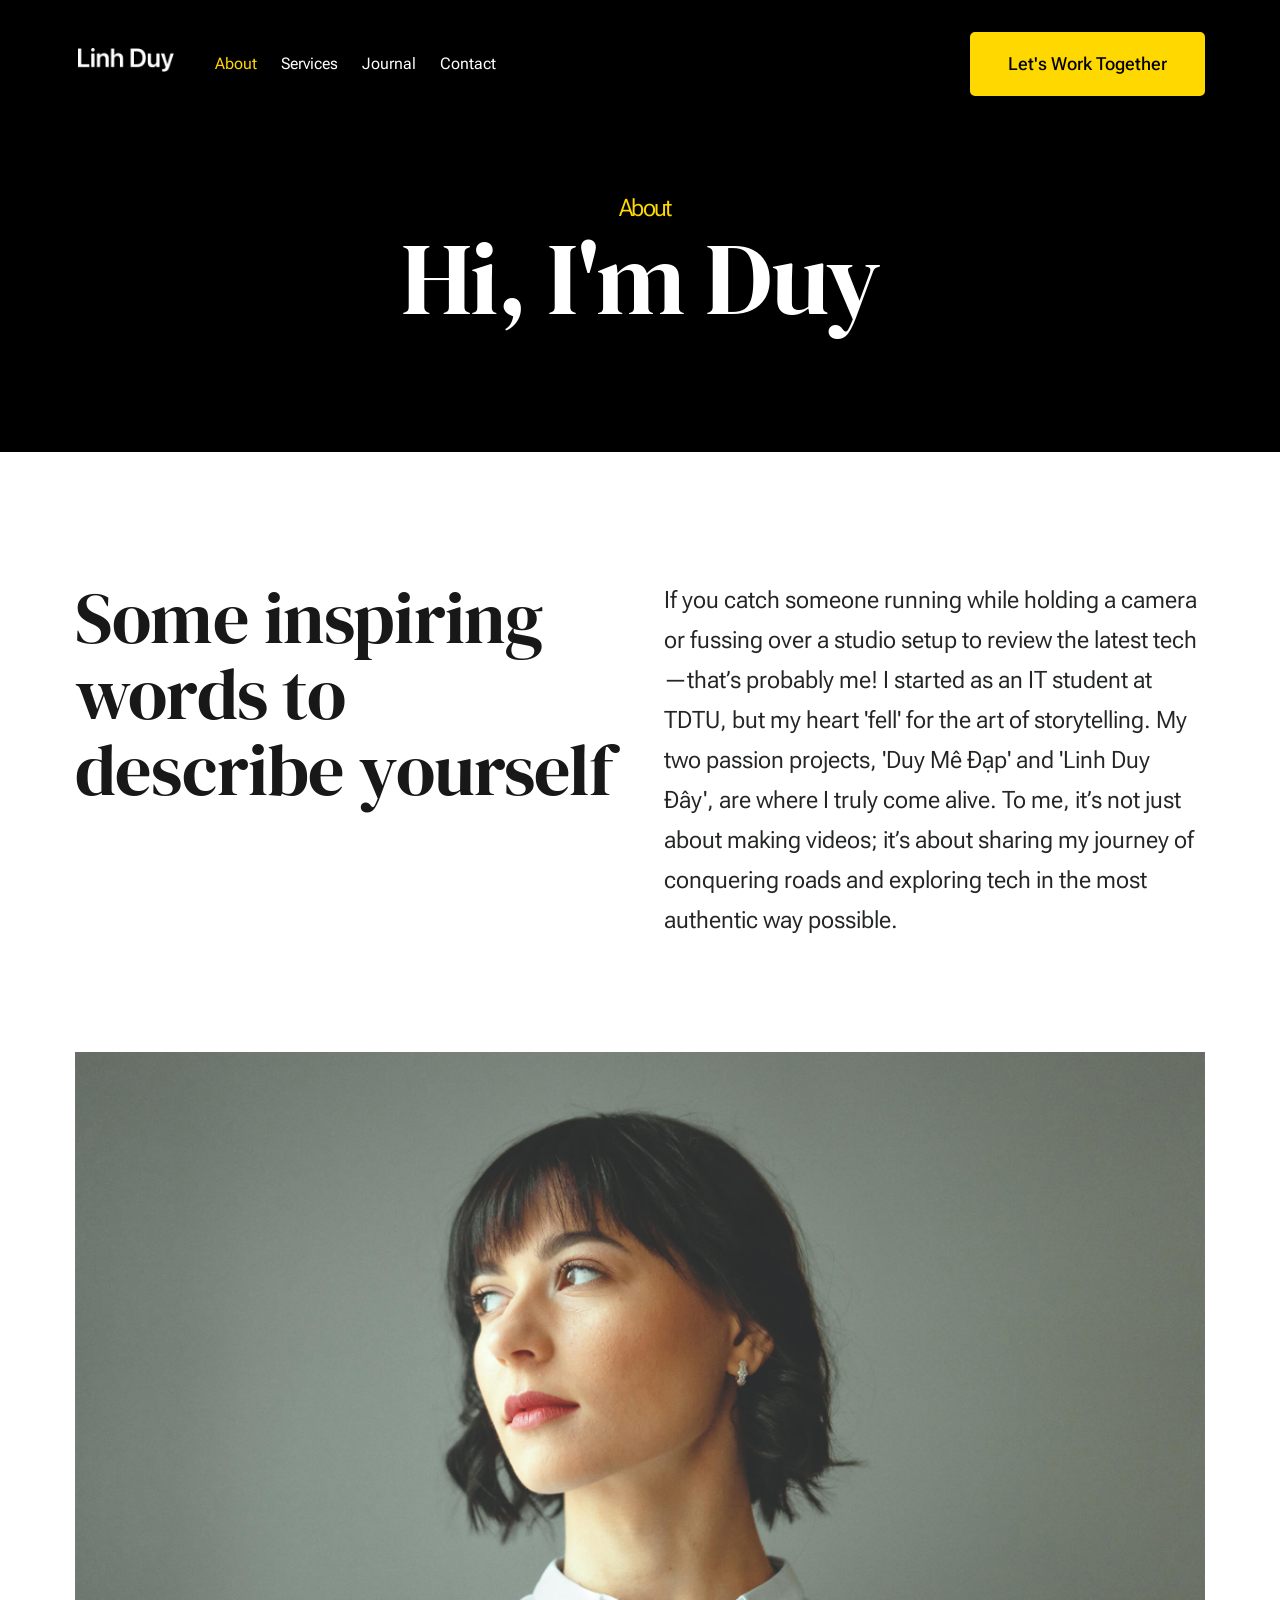
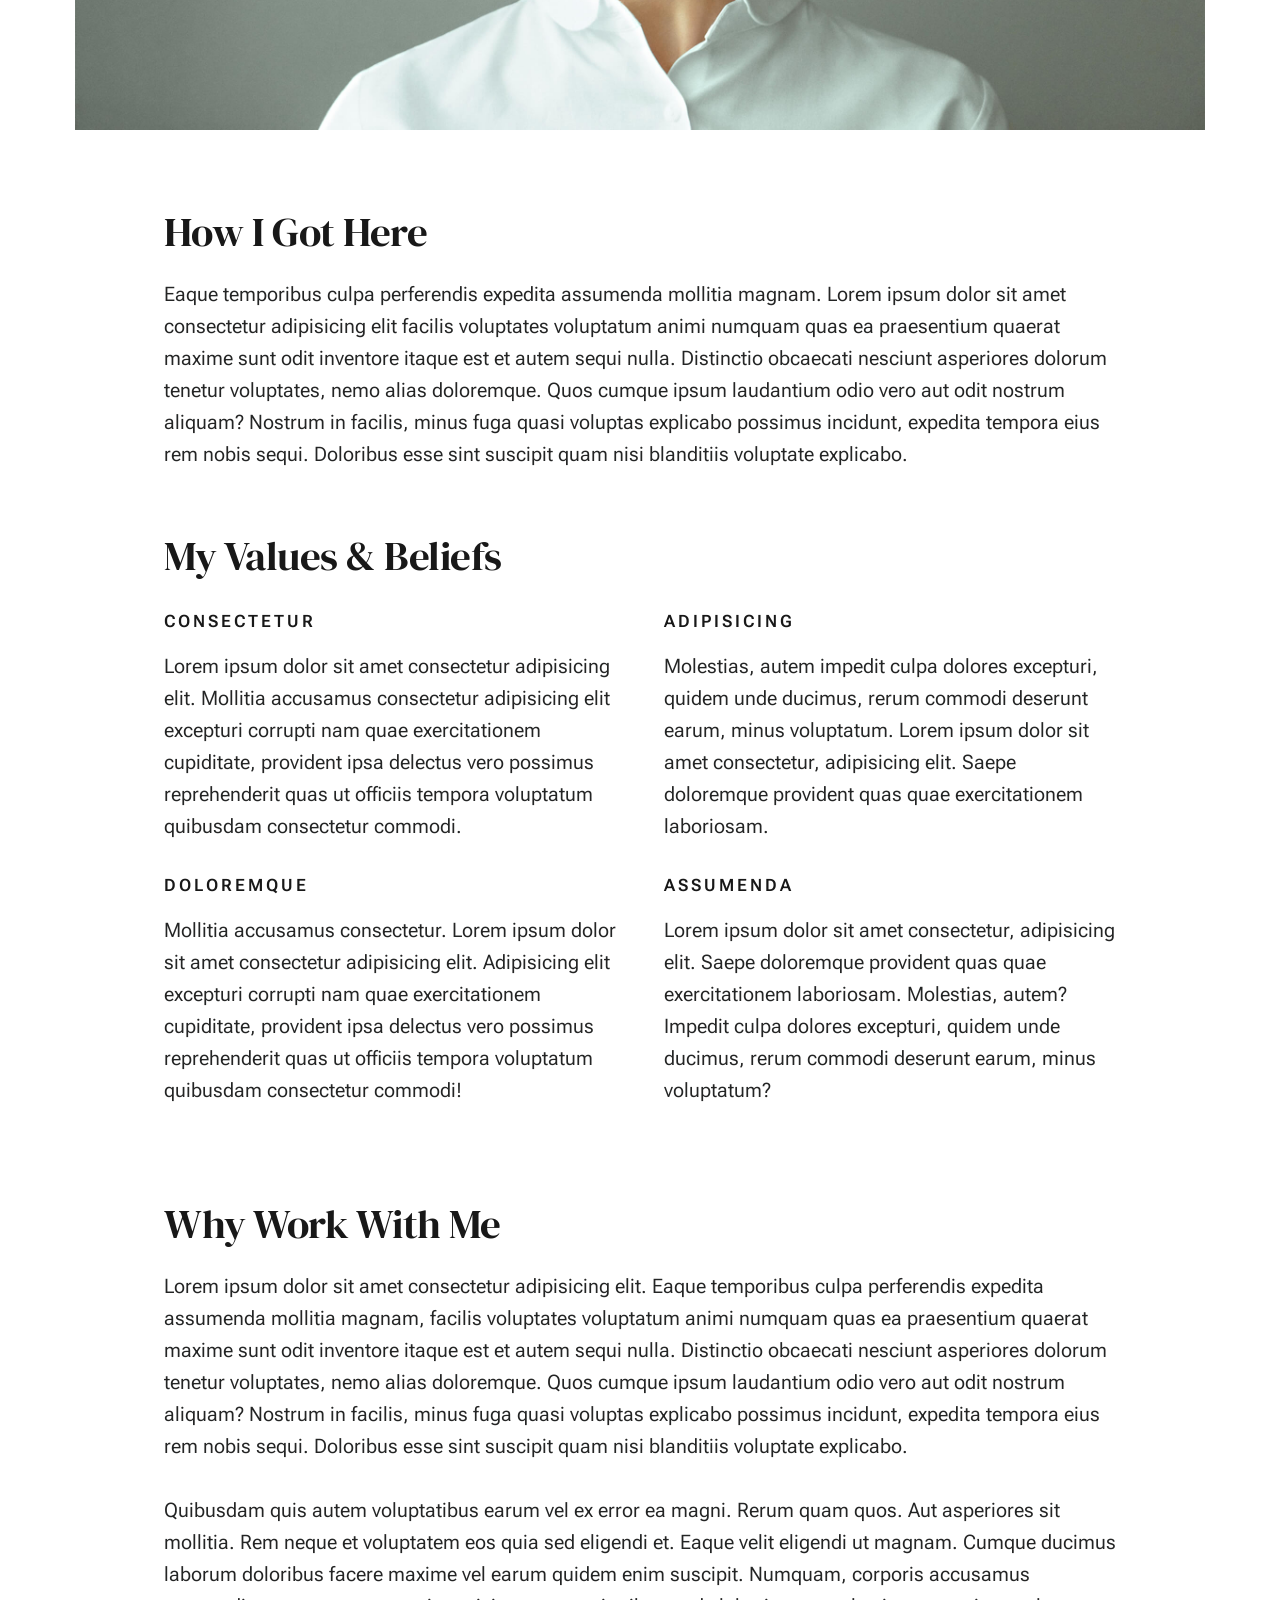
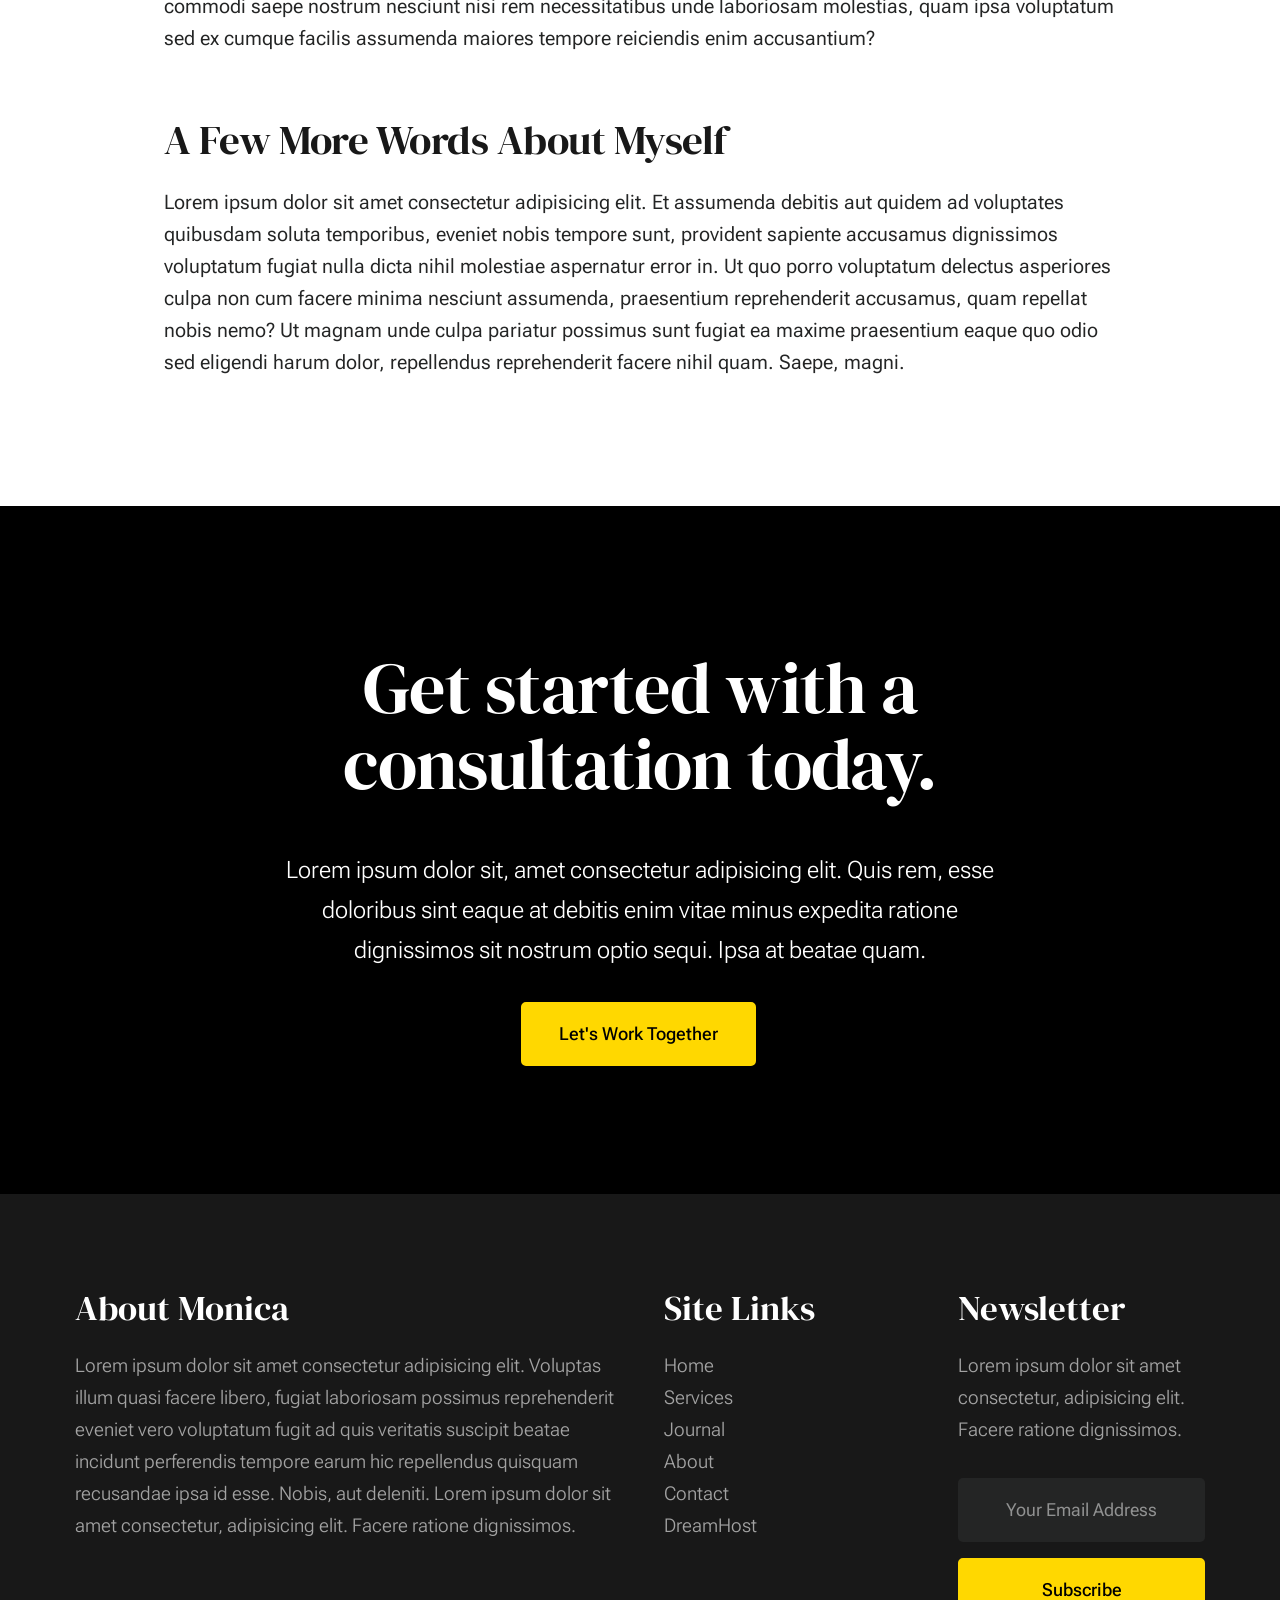
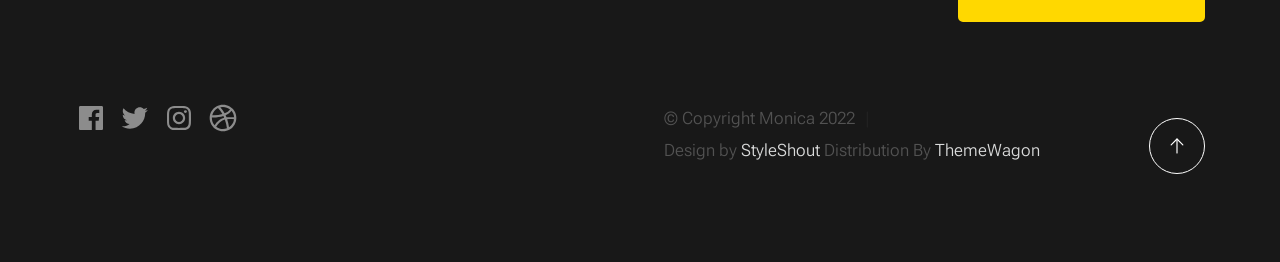
==== about.html @ 54ae008b "first commit" ====
<!DOCTYPE html>
<html lang="en" class="no-js">
  <head>
    <!--- basic page needs
    ================================================== -->
    <meta charset="utf-8" />
    <meta name="viewport" content="width=device-width, initial-scale=1" />
    <title>About - Duy</title>

    <script>
      document.documentElement.classList.remove("no-js");
      document.documentElement.classList.add("js");
    </script>

    <!-- CSS
    ================================================== -->
    <link rel="stylesheet" href="css/vendor.css" />
    <link rel="stylesheet" href="css/styles.css" />

    <!-- favicons
    ================================================== -->
    <link rel="apple-touch-icon" sizes="180x180" href="apple-touch-icon.png" />
    <link rel="icon" type="image/png" sizes="32x32" href="favicon-32x32.png" />
    <link rel="icon" type="image/png" sizes="16x16" href="favicon-16x16.png" />
    <link rel="manifest" href="site.webmanifest" />
  </head>

  <body id="top">
    <!-- preloader
    ================================================== -->
    <div id="preloader">
      <div id="loader" class="dots-fade">
        <div></div>
        <div></div>
        <div></div>
      </div>
    </div>

    <!-- page wrap
    ================================================== -->
    <div id="page" class="s-pagewrap">
      <!-- # site header 
        ================================================== -->
      <header class="s-header">
        <div class="row s-header__inner width-sixteen-col">
          <div class="s-header__block">
            <div class="s-header__logo">
              <a class="logo" href="index.html">
                <img src="images/logo.png" alt="Homepage" />
              </a>
            </div>

            <a class="s-header__menu-toggle" href="#0"><span>Menu</span></a>
          </div>
          <!-- end s-header__block -->

          <nav class="s-header__nav">
            <ul class="s-header__menu-links">
              <li class="current"><a href="about.html">About</a></li>
              <li><a href="services.html">Services</a></li>
              <li><a href="blog.html">Journal</a></li>
              <li><a href="contact.html">Contact</a></li>
            </ul>
            <!-- s-header__menu-links -->

            <div class="s-header__contact">
              <a
                href="contact.html"
                class="btn btn--primary s-header__contact-btn"
                >Let's Work Together</a
              >
            </div>
            <!-- s-header__contact -->
          </nav>
          <!-- end s-header__nav -->
        </div>
        <!-- end s-header__inner -->
      </header>
      <!-- end s-header -->

      <!-- # site main content
        ================================================== -->
      <section id="content" class="s-content">
        <section class="s-pageheader pageheader">
          <div class="row">
            <div class="column xl-12">
              <h1 class="page-title">
                <span class="page-title__small-type text-pretitle">About</span>
                Hi, I'm Duy
              </h1>
            </div>
          </div>
        </section>
        <!-- end pageheader -->

        <section class="s-pagecontent pagecontent">
          <div class="row pageintro">
            <div class="column xl-6 lg-12">
              <h2 class="text-display-title">
                Some inspiring words to describe yourself
              </h2>
            </div>
            <div class="column xl-6 lg-12 u-flexitem-x-right">
              <p class="lead">
                If you catch someone running while holding a camera or fussing
                over a studio setup to review the latest tech—that’s probably
                me! I started as an IT student at TDTU, but my heart 'fell' for
                the art of storytelling. My two passion projects, 'Duy Mê Đạp'
                and 'Linh Duy Đây', are where I truly come alive. To me, it’s
                not just about making videos; it’s about sharing my journey of
                conquering roads and exploring tech in the most authentic way
                possible.
              </p>
            </div>
          </div>
          <!-- end pageintro -->

          <div class="row pagemedia">
            <d class="column xl-12">
              <figure class="page-media">
                <img
                  src="images/thumbs/about/about-1200.jpg"
                  srcset="
                    images/thumbs/about/about-2400.jpg 2400w,
                    images/thumbs/about/about-1200.jpg 1200w,
                    images/thumbs/about/about-600.jpg   600w
                  "
                  sizes="(max-width: 2400px) 100vw, 2400px"
                  alt=""
                />
              </figure>
            </d>
          </div>
          <!-- end pagemedia -->

          <div class="row width-narrower pagemain">
            <div class="column xl-12">
              <h2>How I Got Here</h2>
              <p>
                Eaque temporibus culpa perferendis expedita assumenda mollitia
                magnam. Lorem ipsum dolor sit amet consectetur adipisicing elit
                facilis voluptates voluptatum animi numquam quas ea praesentium
                quaerat maxime sunt odit inventore itaque est et autem sequi
                nulla. Distinctio obcaecati nesciunt asperiores dolorum tenetur
                voluptates, nemo alias doloremque. Quos cumque ipsum laudantium
                odio vero aut odit nostrum aliquam? Nostrum in facilis, minus
                fuga quasi voluptas explicabo possimus incidunt, expedita
                tempora eius rem nobis sequi. Doloribus esse sint suscipit quam
                nisi blanditiis voluptate explicabo.
              </p>

              <h2 class="u-add-bottom">My Values & Beliefs</h2>

              <div class="grid-list-items list-items">
                <div
                  class="grid-list-items__item list-items__item u-remove-bottom"
                >
                  <div class="list-items__item-header">
                    <h6 class="list-items__item-small-title">Consectetur</h6>
                  </div>
                  <p>
                    Lorem ipsum dolor sit amet consectetur adipisicing elit.
                    Mollitia accusamus consectetur adipisicing elit excepturi
                    corrupti nam quae exercitationem cupiditate, provident ipsa
                    delectus vero possimus reprehenderit quas ut officiis
                    tempora voluptatum quibusdam consectetur commodi.
                  </p>
                </div>
                <div
                  class="grid-list-items__item list-items__item u-remove-bottom"
                >
                  <div class="list-items__item-header">
                    <h6 class="list-items__item-small-title">Adipisicing</h6>
                  </div>
                  <p>
                    Molestias, autem impedit culpa dolores excepturi, quidem
                    unde ducimus, rerum commodi deserunt earum, minus
                    voluptatum. Lorem ipsum dolor sit amet consectetur,
                    adipisicing elit. Saepe doloremque provident quas quae
                    exercitationem laboriosam.
                  </p>
                </div>
                <div
                  class="grid-list-items__item list-items__item u-remove-bottom"
                >
                  <div class="list-items__item-header">
                    <h6 class="list-items__item-small-title">Doloremque</h6>
                  </div>
                  <p>
                    Mollitia accusamus consectetur. Lorem ipsum dolor sit amet
                    consectetur adipisicing elit. Adipisicing elit excepturi
                    corrupti nam quae exercitationem cupiditate, provident ipsa
                    delectus vero possimus reprehenderit quas ut officiis
                    tempora voluptatum quibusdam consectetur commodi!
                  </p>
                </div>
                <div
                  class="grid-list-items__item list-items__item u-remove-bottom"
                >
                  <div class="list-items__item-header">
                    <h6 class="list-items__item-small-title">Assumenda</h6>
                  </div>
                  <p>
                    Lorem ipsum dolor sit amet consectetur, adipisicing elit.
                    Saepe doloremque provident quas quae exercitationem
                    laboriosam. Molestias, autem? Impedit culpa dolores
                    excepturi, quidem unde ducimus, rerum commodi deserunt
                    earum, minus voluptatum?
                  </p>
                </div>
              </div>
              <!--grid-list-items -->

              <h2>Why Work With Me</h2>
              <p>
                Lorem ipsum dolor sit amet consectetur adipisicing elit. Eaque
                temporibus culpa perferendis expedita assumenda mollitia magnam,
                facilis voluptates voluptatum animi numquam quas ea praesentium
                quaerat maxime sunt odit inventore itaque est et autem sequi
                nulla. Distinctio obcaecati nesciunt asperiores dolorum tenetur
                voluptates, nemo alias doloremque. Quos cumque ipsum laudantium
                odio vero aut odit nostrum aliquam? Nostrum in facilis, minus
                fuga quasi voluptas explicabo possimus incidunt, expedita
                tempora eius rem nobis sequi. Doloribus esse sint suscipit quam
                nisi blanditiis voluptate explicabo.
              </p>

              <p>
                Quibusdam quis autem voluptatibus earum vel ex error ea magni.
                Rerum quam quos. Aut asperiores sit mollitia. Rem neque et
                voluptatem eos quia sed eligendi et. Eaque velit eligendi ut
                magnam. Cumque ducimus laborum doloribus facere maxime vel earum
                quidem enim suscipit. Numquam, corporis accusamus commodi saepe
                nostrum nesciunt nisi rem necessitatibus unde laboriosam
                molestias, quam ipsa voluptatum sed ex cumque facilis assumenda
                maiores tempore reiciendis enim accusantium?
              </p>

              <h2>A Few More Words About Myself</h2>
              <p>
                Lorem ipsum dolor sit amet consectetur adipisicing elit. Et
                assumenda debitis aut quidem ad voluptates quibusdam soluta
                temporibus, eveniet nobis tempore sunt, provident sapiente
                accusamus dignissimos voluptatum fugiat nulla dicta nihil
                molestiae aspernatur error in. Ut quo porro voluptatum delectus
                asperiores culpa non cum facere minima nesciunt assumenda,
                praesentium reprehenderit accusamus, quam repellat nobis nemo?
                Ut magnam unde culpa pariatur possimus sunt fugiat ea maxime
                praesentium eaque quo odio sed eligendi harum dolor, repellendus
                reprehenderit facere nihil quam. Saepe, magni.
              </p>
            </div>
            <!-- end grid-block-->
          </div>
          <!-- end pagemain -->
        </section>
        <!-- pagecontent -->

        <!-- end s-testimonials -->
      </section>
      <!-- s-content-->

      <!-- # cta
        ================================================== -->
      <section id="cta" class="s-cta">
        <div class="row row-x-center text-center">
          <div class="column xl-8 lg-12">
            <div class="s-cta__content">
              <h2 class="text-display-title">
                Get started with a consultation today.
              </h2>
              <p class="lead">
                Lorem ipsum dolor sit, amet consectetur adipisicing elit. Quis
                rem, esse doloribus sint eaque at debitis enim vitae minus
                expedita ratione dignissimos sit nostrum optio sequi. Ipsa at
                beatae quam.
              </p>
              <a href="contact.html" class="btn btn--primary"
                >Let's Work Together</a
              >
            </div>
          </div>
        </div>
      </section>
      <!-- end s-cta -->

      <!-- # footer 
        ================================================== -->
      <footer class="s-footer">
        <div class="row s-footer__content">
          <div class="column xl-6 lg-6 md-12 s-footer__block s-footer__about">
            <h3>About Monica</h3>
            <p>
              Lorem ipsum dolor sit amet consectetur adipisicing elit. Voluptas
              illum quasi facere libero, fugiat laboriosam possimus
              reprehenderit eveniet vero voluptatum fugit ad quis veritatis
              suscipit beatae incidunt perferendis tempore earum hic repellendus
              quisquam recusandae ipsa id esse. Nobis, aut deleniti. Lorem ipsum
              dolor sit amet consectetur, adipisicing elit. Facere ratione
              dignissimos.
            </p>
          </div>
          <div
            class="column xl-3 lg-6 md-12 s-footer__block s-footer__site-links"
          >
            <h3>Site Links</h3>
            <ul class="link-list">
              <li><a href="index.html">Home</a></li>
              <li><a href="services.html">Services</a></li>
              <li><a href="blog.html">Journal</a></li>
              <li><a href="about.html">About</a></li>
              <li><a href="contact.html">Contact</a></li>
              <li>
                <a href="https://www.dreamhost.com/r.cgi?287326">DreamHost</a>
              </li>
            </ul>
          </div>
          <div
            class="column xl-3 lg-6 md-12 tab-12 s-footer__block s-footer__newsletter"
          >
            <h3>Newsletter</h3>

            <p>
              Lorem ipsum dolor sit amet consectetur, adipisicing elit. Facere
              ratione dignissimos.
            </p>

            <div class="subscribe-form">
              <form id="mc-form" class="mc-form">
                <input
                  type="email"
                  name="EMAIL"
                  id="mce-EMAIL"
                  class="u-fullwidth text-center"
                  placeholder="Your Email Address"
                  title="The domain portion of the email address is invalid (the portion after the @)."
                  pattern="^([^\x00-\x20\x22\x28\x29\x2c\x2e\x3a-\x3c\x3e\x40\x5b-\x5d\x7f-\xff]+|\x22([^\x0d\x22\x5c\x80-\xff]|\x5c[\x00-\x7f])*\x22)(\x2e([^\x00-\x20\x22\x28\x29\x2c\x2e\x3a-\x3c\x3e\x40\x5b-\x5d\x7f-\xff]+|\x22([^\x0d\x22\x5c\x80-\xff]|\x5c[\x00-\x7f])*\x22))*\x40([^\x00-\x20\x22\x28\x29\x2c\x2e\x3a-\x3c\x3e\x40\x5b-\x5d\x7f-\xff]+|\x5b([^\x0d\x5b-\x5d\x80-\xff]|\x5c[\x00-\x7f])*\x5d)(\x2e([^\x00-\x20\x22\x28\x29\x2c\x2e\x3a-\x3c\x3e\x40\x5b-\x5d\x7f-\xff]+|\x5b([^\x0d\x5b-\x5d\x80-\xff]|\x5c[\x00-\x7f])*\x5d))*(\.\w{2,})+$"
                  required
                />
                <input
                  type="submit"
                  name="subscribe"
                  value="Subscribe"
                  class="btn btn--primary btn--small u-fullwidth"
                />
                <!-- <div style="position: absolute; left: -5000px;" aria-hidden="true"><input type="text" name="b_cdb7b577e41181934ed6a6a44_9a91cfe7b3" tabindex="-1" value=""></div> -->
                <div class="mc-status"></div>
              </form>
            </div>
          </div>
        </div>

        <div class="row s-footer__bottom">
          <div class="column xl-6 lg-12">
            <ul class="s-footer__social social-list">
              <li>
                <a href="#0">
                  <svg
                    xmlns="http://www.w3.org/2000/svg"
                    width="24"
                    height="24"
                    viewBox="0 0 24 24"
                    style="fill: rgba(0, 0, 0, 1); transform: ; -ms-filter: "
                  >
                    <path
                      d="M20,3H4C3.447,3,3,3.448,3,4v16c0,0.552,0.447,1,1,1h8.615v-6.96h-2.338v-2.725h2.338v-2c0-2.325,1.42-3.592,3.5-3.592 c0.699-0.002,1.399,0.034,2.095,0.107v2.42h-1.435c-1.128,0-1.348,0.538-1.348,1.325v1.735h2.697l-0.35,2.725h-2.348V21H20 c0.553,0,1-0.448,1-1V4C21,3.448,20.553,3,20,3z"
                    ></path>
                  </svg>
                  <span class="u-screen-reader-text">Facebook</span>
                </a>
              </li>
              <li>
                <a href="#0">
                  <svg
                    xmlns="http://www.w3.org/2000/svg"
                    width="24"
                    height="24"
                    viewBox="0 0 24 24"
                    style="fill: rgba(0, 0, 0, 1); transform: ; -ms-filter: "
                  >
                    <path
                      d="M19.633,7.997c0.013,0.175,0.013,0.349,0.013,0.523c0,5.325-4.053,11.461-11.46,11.461c-2.282,0-4.402-0.661-6.186-1.809 c0.324,0.037,0.636,0.05,0.973,0.05c1.883,0,3.616-0.636,5.001-1.721c-1.771-0.037-3.255-1.197-3.767-2.793 c0.249,0.037,0.499,0.062,0.761,0.062c0.361,0,0.724-0.05,1.061-0.137c-1.847-0.374-3.23-1.995-3.23-3.953v-0.05 c0.537,0.299,1.16,0.486,1.82,0.511C3.534,9.419,2.823,8.184,2.823,6.787c0-0.748,0.199-1.434,0.548-2.032 c1.983,2.443,4.964,4.04,8.306,4.215c-0.062-0.3-0.1-0.611-0.1-0.923c0-2.22,1.796-4.028,4.028-4.028 c1.16,0,2.207,0.486,2.943,1.272c0.91-0.175,1.782-0.512,2.556-0.973c-0.299,0.935-0.936,1.721-1.771,2.22 c0.811-0.088,1.597-0.312,2.319-0.624C21.104,6.712,20.419,7.423,19.633,7.997z"
                    ></path>
                  </svg>
                  <span class="u-screen-reader-text">Twitter</span>
                </a>
              </li>
              <li>
                <a href="#0">
                  <svg
                    xmlns="http://www.w3.org/2000/svg"
                    width="24"
                    height="24"
                    viewBox="0 0 24 24"
                    style="fill: rgba(0, 0, 0, 1); transform: ; -ms-filter: "
                  >
                    <path
                      d="M11.999,7.377c-2.554,0-4.623,2.07-4.623,4.623c0,2.554,2.069,4.624,4.623,4.624c2.552,0,4.623-2.07,4.623-4.624 C16.622,9.447,14.551,7.377,11.999,7.377L11.999,7.377z M11.999,15.004c-1.659,0-3.004-1.345-3.004-3.003 c0-1.659,1.345-3.003,3.004-3.003s3.002,1.344,3.002,3.003C15.001,13.659,13.658,15.004,11.999,15.004L11.999,15.004z"
                    ></path>
                    <circle cx="16.806" cy="7.207" r="1.078"></circle>
                    <path
                      d="M20.533,6.111c-0.469-1.209-1.424-2.165-2.633-2.632c-0.699-0.263-1.438-0.404-2.186-0.42 c-0.963-0.042-1.268-0.054-3.71-0.054s-2.755,0-3.71,0.054C7.548,3.074,6.809,3.215,6.11,3.479C4.9,3.946,3.945,4.902,3.477,6.111 c-0.263,0.7-0.404,1.438-0.419,2.186c-0.043,0.962-0.056,1.267-0.056,3.71c0,2.442,0,2.753,0.056,3.71 c0.015,0.748,0.156,1.486,0.419,2.187c0.469,1.208,1.424,2.164,2.634,2.632c0.696,0.272,1.435,0.426,2.185,0.45 c0.963,0.042,1.268,0.055,3.71,0.055s2.755,0,3.71-0.055c0.747-0.015,1.486-0.157,2.186-0.419c1.209-0.469,2.164-1.424,2.633-2.633 c0.263-0.7,0.404-1.438,0.419-2.186c0.043-0.962,0.056-1.267,0.056-3.71s0-2.753-0.056-3.71C20.941,7.57,20.801,6.819,20.533,6.111z M19.315,15.643c-0.007,0.576-0.111,1.147-0.311,1.688c-0.305,0.787-0.926,1.409-1.712,1.711c-0.535,0.199-1.099,0.303-1.67,0.311 c-0.95,0.044-1.218,0.055-3.654,0.055c-2.438,0-2.687,0-3.655-0.055c-0.569-0.007-1.135-0.112-1.669-0.311 c-0.789-0.301-1.414-0.923-1.719-1.711c-0.196-0.534-0.302-1.099-0.311-1.669c-0.043-0.95-0.053-1.218-0.053-3.654 c0-2.437,0-2.686,0.053-3.655c0.007-0.576,0.111-1.146,0.311-1.687c0.305-0.789,0.93-1.41,1.719-1.712 c0.534-0.198,1.1-0.303,1.669-0.311c0.951-0.043,1.218-0.055,3.655-0.055c2.437,0,2.687,0,3.654,0.055 c0.571,0.007,1.135,0.112,1.67,0.311c0.786,0.303,1.407,0.925,1.712,1.712c0.196,0.534,0.302,1.099,0.311,1.669 c0.043,0.951,0.054,1.218,0.054,3.655c0,2.436,0,2.698-0.043,3.654H19.315z"
                    ></path>
                  </svg>
                  <span class="u-screen-reader-text">Instagram</span>
                </a>
              </li>
              <li>
                <a href="#0">
                  <svg
                    xmlns="http://www.w3.org/2000/svg"
                    width="24"
                    height="24"
                    viewBox="0 0 24 24"
                    style="fill: rgba(0, 0, 0, 1); transform: ; msfilter: "
                  >
                    <path
                      d="M20.66 6.98a9.932 9.932 0 0 0-3.641-3.64C15.486 2.447 13.813 2 12 2s-3.486.447-5.02 1.34c-1.533.893-2.747 2.107-3.64 3.64S2 10.187 2 12s.446 3.487 1.34 5.02a9.924 9.924 0 0 0 3.641 3.64C8.514 21.553 10.187 22 12 22s3.486-.447 5.02-1.34a9.932 9.932 0 0 0 3.641-3.64C21.554 15.487 22 13.813 22 12s-.446-3.487-1.34-5.02zM12 3.66c2 0 3.772.64 5.32 1.919-.92 1.174-2.286 2.14-4.1 2.9-1.002-1.813-2.088-3.327-3.261-4.54A7.715 7.715 0 0 1 12 3.66zM5.51 6.8a8.116 8.116 0 0 1 2.711-2.22c1.212 1.201 2.325 2.7 3.34 4.5-2 .6-4.114.9-6.341.9-.573 0-1.006-.013-1.3-.04A8.549 8.549 0 0 1 5.51 6.8zM3.66 12c0-.054.003-.12.01-.2.007-.08.01-.146.01-.2.254.014.641.02 1.161.02 2.666 0 5.146-.367 7.439-1.1.187.373.381.793.58 1.26-1.32.293-2.674 1.006-4.061 2.14S6.4 16.247 5.76 17.5c-1.4-1.587-2.1-3.42-2.1-5.5zM12 20.34c-1.894 0-3.594-.587-5.101-1.759.601-1.187 1.524-2.322 2.771-3.401 1.246-1.08 2.483-1.753 3.71-2.02a29.441 29.441 0 0 1 1.56 6.62 8.166 8.166 0 0 1-2.94.56zm7.08-3.96a8.351 8.351 0 0 1-2.58 2.621c-.24-2.08-.7-4.107-1.379-6.081.932-.066 1.765-.1 2.5-.1.799 0 1.686.034 2.659.1a8.098 8.098 0 0 1-1.2 3.46zm-1.24-5c-1.16 0-2.233.047-3.22.14a27.053 27.053 0 0 0-.68-1.62c2.066-.906 3.532-2.006 4.399-3.3 1.2 1.414 1.854 3.027 1.96 4.84-.812-.04-1.632-.06-2.459-.06z"
                    ></path>
                  </svg>
                  <span class="u-screen-reader-text">Dribbble</span>
                </a>
              </li>
            </ul>
            <!-- end s-footer__social -->
          </div>
          <div class="column xl-6 lg-12">
            <p class="ss-copyright">
              <span>© Copyright Monica 2022</span>
              <span
                >Design by
                <a href="https://www.styleshout.com/">StyleShout</a>
                Distribution By
                <a href="https://themewagon.com">ThemeWagon</a></span
              >
            </p>
          </div>

          <div class="ss-go-top">
            <a class="smoothscroll" title="Back to Top" href="#top">
              <svg
                xmlns="http://www.w3.org/2000/svg"
                viewBox="0 0 24 24"
                width="36"
                height="36"
                fill="none"
                stroke="#ffffff"
                stroke-width="1"
                stroke-linecap="round"
                stroke-linejoin="round"
              >
                &lt;!--! Atomicons Free 1.00 by @atisalab License -
                https://atomicons.com/license/ (Icons: CC BY 4.0) Copyright 2021
                Atomicons --&gt;
                <polyline points="17 11 12 6 7 11"></polyline>
                <line x1="12" y1="18" x2="12" y2="6"></line>
              </svg>
            </a>
          </div>
          <!-- end ss-go-top -->
        </div>
      </footer>
      <!-- end s-footer -->
    </div>
    <!-- end page-wrap -->

    <!-- Java Script
    ================================================== -->
    <script src="js/plugins.js"></script>
    <script src="js/main.js"></script>
  </body>
</html>
---- css/vendor.css ----
/* ===================================================================
 * Monica Third-party Stylesheets
 * Template Ver. 1.0.0
 * 12-13-2022
 * -------------------------------------------------------------------
 *
 * TOC:
 * # PrismJS
 * # Swiper
 *
 * ------------------------------------------------------------------- */


/* ===================================================================
 * # PrismJS 1.20.0
 *   https://prismjs.com/download.html#themes=prism-okaidia&languages=markup+css+clike+javascript+markup-templating+php 
 *   
 *   okaidia theme for JavaScript, CSS and HTML
 *   Loosely based on Monokai textmate theme by http://www.monokai.nl/
 *   @author ocodia
 * ------------------------------------------------------------------- */
code[class*=language-],
pre[class*=language-] {
  color          : #f8f8f2;
  background     : none;
  text-shadow    : 0 1px rgba(0, 0, 0, 0.3);
  font-family    : var(--font-mono);
  font-size      : calc(var(--text-size) * 0.9444);
  text-align     : left;
  white-space    : pre;
  word-spacing   : normal;
  word-break     : normal;
  word-wrap      : normal;
  line-height    : var(--vspace-1);
  -moz-tab-size  : 4;
  -o-tab-size    : 4;
  tab-size       : 4;
  -webkit-hyphens: none;
  -ms-hyphens    : none;
  hyphens        : none;
}

/* Code blocks */
pre[class*=language-] {
  padding : var(--vspace-0_5) 0 var(--vspace-1);
  margin  : var(--vspace-1) 0;
  overflow: auto;
}

:not(pre)>code[class*=language-],
pre[class*=language-] {
  background: #272822;
}

/* Inline code */
:not(pre)>code[class*=language-] {
  padding    : 0.1em;
  white-space: normal;
}

.token.comment,
.token.prolog,
.token.doctype,
.token.cdata {
  color: slategray;
}

.token.punctuation {
  color: #f8f8f2;
}

.token.namespace {
  opacity: 0.7;
}

.token.property,
.token.tag,
.token.constant,
.token.symbol,
.token.deleted {
  color: #f92672;
}

.token.boolean,
.token.number {
  color: #ae81ff;
}

.token.selector,
.token.attr-name,
.token.string,
.token.char,
.token.builtin,
.token.inserted {
  color: #a6e22e;
}

.token.operator,
.token.entity,
.token.url,
.language-css .token.string,
.style .token.string,
.token.variable {
  color: #f8f8f2;
}

.token.atrule,
.token.attr-value,
.token.function,
.token.class-name {
  color: #e6db74;
}

.token.keyword {
  color: #66d9ef;
}

.token.regex,
.token.important {
  color: #fd971f;
}

.token.important,
.token.bold {
  font-weight: bold;
}

.token.italic {
  font-style: italic;
}

.token.entity {
  cursor: help;
}



/* ===================================================================
 * # Swiper 6.4.5
 *   Most modern mobile touch slider and framework with hardware accelerated transitions
 *   https://swiperjs.com
 *
 *   Copyright 2014-2020 Vladimir Kharlampidi
 *
 *   Released under the MIT License
 *
 *   Released on: December 18, 2020
 * ------------------------------------------------------------------- */
@font-face {
  font-family: "swiper-icons";
  src        : url("data:application/font-woff;charset=utf-8;base64, [base64]//wADZ2x5ZgAAAywAAADMAAAD2MHtryVoZWFkAAABbAAAADAAAAA2E2+eoWhoZWEAAAGcAAAAHwAAACQC9gDzaG10eAAAAigAAAAZAAAArgJkABFsb2NhAAAC0AAAAFoAAABaFQAUGG1heHAAAAG8AAAAHwAAACAAcABAbmFtZQAAA/gAAAE5AAACXvFdBwlwb3N0AAAFNAAAAGIAAACE5s74hXjaY2BkYGAAYpf5Hu/j+W2+MnAzMYDAzaX6QjD6/4//Bxj5GA8AuRwMYGkAPywL13jaY2BkYGA88P8Agx4j+/8fQDYfA1AEBWgDAIB2BOoAeNpjYGRgYNBh4GdgYgABEMnIABJzYNADCQAACWgAsQB42mNgYfzCOIGBlYGB0YcxjYGBwR1Kf2WQZGhhYGBiYGVmgAFGBiQQkOaawtDAoMBQxXjg/wEGPcYDDA4wNUA2CCgwsAAAO4EL6gAAeNpj2M0gyAACqxgGNWBkZ2D4/wMA+xkDdgAAAHjaY2BgYGaAYBkGRgYQiAHyGMF8FgYHIM3DwMHABGQrMOgyWDLEM1T9/w8UBfEMgLzE////P/5//f/V/xv+r4eaAAeMbAxwIUYmIMHEgKYAYjUcsDAwsLKxc3BycfPw8jEQA/[base64]/uznmfPFBNODM2K7MTQ45YEAZqGP81AmGGcF3iPqOop0r1SPTaTbVkfUe4HXj97wYE+yNwWYxwWu4v1ugWHgo3S1XdZEVqWM7ET0cfnLGxWfkgR42o2PvWrDMBSFj/IHLaF0zKjRgdiVMwScNRAoWUoH78Y2icB/yIY09An6AH2Bdu/UB+yxopYshQiEvnvu0dURgDt8QeC8PDw7Fpji3fEA4z/PEJ6YOB5hKh4dj3EvXhxPqH/SKUY3rJ7srZ4FZnh1PMAtPhwP6fl2PMJMPDgeQ4rY8YT6Gzao0eAEA409DuggmTnFnOcSCiEiLMgxCiTI6Cq5DZUd3Qmp10vO0LaLTd2cjN4fOumlc7lUYbSQcZFkutRG7g6JKZKy0RmdLY680CDnEJ+UMkpFFe1RN7nxdVpXrC4aTtnaurOnYercZg2YVmLN/d/gczfEimrE/fs/bOuq29Zmn8tloORaXgZgGa78yO9/cnXm2BpaGvq25Dv9S4E9+5SIc9PqupJKhYFSSl47+Qcr1mYNAAAAeNptw0cKwkAAAMDZJA8Q7OUJvkLsPfZ6zFVERPy8qHh2YER+3i/BP83vIBLLySsoKimrqKqpa2hp6+jq6RsYGhmbmJqZSy0sraxtbO3sHRydnEMU4uR6yx7JJXveP7WrDycAAAAAAAH//wACeNpjYGRgYOABYhkgZgJCZgZNBkYGLQZtIJsFLMYAAAw3ALgAeNolizEKgDAQBCchRbC2sFER0YD6qVQiBCv/H9ezGI6Z5XBAw8CBK/m5iQQVauVbXLnOrMZv2oLdKFa8Pjuru2hJzGabmOSLzNMzvutpB3N42mNgZGBg4GKQYzBhYMxJLMlj4GBgAYow/P/PAJJhLM6sSoWKfWCAAwDAjgbRAAB42mNgYGBkAIIbCZo5IPrmUn0hGA0AO8EFTQAA") format("woff");
  font-weight: 400;
  font-style : normal;
}

:root {
  --swiper-theme-color: #007aff;
}

.swiper-container {
  margin-left : auto;
  margin-right: auto;
  position    : relative;
  overflow    : hidden;
  list-style  : none;
  padding     : 0;
  /* Fix of Webkit flickering */
  z-index     : 1;
}

.swiper-container-vertical>.swiper-wrapper {
  flex-direction: column;
}

.swiper-wrapper {
  position           : relative;
  width              : 100%;
  height             : 100%;
  z-index            : 1;
  display            : flex;
  transition-property: transform;
  box-sizing         : content-box;
}

.swiper-container-android .swiper-slide,
.swiper-wrapper {
  transform: translate3d(0px, 0, 0);
}

.swiper-container-multirow>.swiper-wrapper {
  flex-wrap: wrap;
}

.swiper-container-multirow-column>.swiper-wrapper {
  flex-wrap     : wrap;
  flex-direction: column;
}

.swiper-container-free-mode>.swiper-wrapper {
  transition-timing-function: ease-out;
  margin                    : 0 auto;
}

.swiper-slide {
  flex-shrink        : 0;
  width              : 100%;
  height             : 100%;
  position           : relative;
  transition-property: transform;
}

.swiper-slide-invisible-blank {
  visibility: hidden;
}

/* Auto Height */
.swiper-container-autoheight,
.swiper-container-autoheight .swiper-slide {
  height: auto;
}

.swiper-container-autoheight .swiper-wrapper {
  align-items        : flex-start;
  transition-property: transform, height;
}

/* 3D Effects */
.swiper-container-3d {
  perspective: 1200px;
}

.swiper-container-3d .swiper-wrapper,
.swiper-container-3d .swiper-slide,
.swiper-container-3d .swiper-slide-shadow-left,
.swiper-container-3d .swiper-slide-shadow-right,
.swiper-container-3d .swiper-slide-shadow-top,
.swiper-container-3d .swiper-slide-shadow-bottom,
.swiper-container-3d .swiper-cube-shadow {
  transform-style: preserve-3d;
}

.swiper-container-3d .swiper-slide-shadow-left,
.swiper-container-3d .swiper-slide-shadow-right,
.swiper-container-3d .swiper-slide-shadow-top,
.swiper-container-3d .swiper-slide-shadow-bottom {
  position      : absolute;
  left          : 0;
  top           : 0;
  width         : 100%;
  height        : 100%;
  pointer-events: none;
  z-index       : 10;
}

.swiper-container-3d .swiper-slide-shadow-left {
  background-image: linear-gradient(to left, rgba(0, 0, 0, 0.5), rgba(0, 0, 0, 0));
}

.swiper-container-3d .swiper-slide-shadow-right {
  background-image: linear-gradient(to right, rgba(0, 0, 0, 0.5), rgba(0, 0, 0, 0));
}

.swiper-container-3d .swiper-slide-shadow-top {
  background-image: linear-gradient(to top, rgba(0, 0, 0, 0.5), rgba(0, 0, 0, 0));
}

.swiper-container-3d .swiper-slide-shadow-bottom {
  background-image: linear-gradient(to bottom, rgba(0, 0, 0, 0.5), rgba(0, 0, 0, 0));
}

/* CSS Mode */
.swiper-container-css-mode>.swiper-wrapper {
  overflow          : auto;
  scrollbar-width   : none;
  /* For Firefox */
  -ms-overflow-style: none;
  /* For Internet Explorer and Edge */
}

.swiper-container-css-mode>.swiper-wrapper::-webkit-scrollbar {
  display: none;
}

.swiper-container-css-mode>.swiper-wrapper>.swiper-slide {
  scroll-snap-align: start start;
}

.swiper-container-horizontal.swiper-container-css-mode>.swiper-wrapper {
  -ms-scroll-snap-type: x mandatory;
  scroll-snap-type    : x mandatory;
}

.swiper-container-vertical.swiper-container-css-mode>.swiper-wrapper {
  -ms-scroll-snap-type: y mandatory;
  scroll-snap-type    : y mandatory;
}

:root {
  --swiper-navigation-size   : 44px;
  /*
    --swiper-navigation-color: var(--swiper-theme-color);
    */
}

.swiper-button-prev,
.swiper-button-next {
  position       : absolute;
  top            : 50%;
  width          : calc(var(--swiper-navigation-size) / 44 * 27);
  height         : var(--swiper-navigation-size);
  margin-top     : calc(-1 * var(--swiper-navigation-size) / 2);
  z-index        : 10;
  cursor         : pointer;
  display        : flex;
  align-items    : center;
  justify-content: center;
  color          : var(--swiper-navigation-color, var(--swiper-theme-color));
}

.swiper-button-prev.swiper-button-disabled,
.swiper-button-next.swiper-button-disabled {
  opacity       : 0.35;
  cursor        : auto;
  pointer-events: none;
}

.swiper-button-prev:after,
.swiper-button-next:after {
  font-family   : swiper-icons;
  font-size     : var(--swiper-navigation-size);
  text-transform: none !important;
  letter-spacing: 0;
  text-transform: none;
  font-variant  : initial;
  line-height   : 1;
}

.swiper-button-prev,
.swiper-container-rtl .swiper-button-next {
  left : 10px;
  right: auto;
}

.swiper-button-prev:after,
.swiper-container-rtl .swiper-button-next:after {
  content: "prev";
}

.swiper-button-next,
.swiper-container-rtl .swiper-button-prev {
  right: 10px;
  left : auto;
}

.swiper-button-next:after,
.swiper-container-rtl .swiper-button-prev:after {
  content: "next";
}

.swiper-button-prev.swiper-button-white,
.swiper-button-next.swiper-button-white {
  --swiper-navigation-color: #ffffff;
}

.swiper-button-prev.swiper-button-black,
.swiper-button-next.swiper-button-black {
  --swiper-navigation-color: #000000;
}

.swiper-button-lock {
  display: none;
}

:root {
  /*
    --swiper-pagination-color: var(--swiper-theme-color);
    */
}

.swiper-pagination {
  position  : absolute;
  text-align: center;
  transition: 300ms opacity;
  transform : translate3d(0, 0, 0);
  z-index   : 10;
}

.swiper-pagination.swiper-pagination-hidden {
  opacity: 0;
}

/* Common Styles */
.swiper-pagination-fraction,
.swiper-pagination-custom,
.swiper-container-horizontal>.swiper-pagination-bullets {
  bottom: 10px;
  left  : 0;
  width : 100%;
}

/* Bullets */
.swiper-pagination-bullets-dynamic {
  overflow : hidden;
  font-size: 0;
}

.swiper-pagination-bullets-dynamic .swiper-pagination-bullet {
  transform: scale(0.33);
  position : relative;
}

.swiper-pagination-bullets-dynamic .swiper-pagination-bullet-active {
  transform: scale(1);
}

.swiper-pagination-bullets-dynamic .swiper-pagination-bullet-active-main {
  transform: scale(1);
}

.swiper-pagination-bullets-dynamic .swiper-pagination-bullet-active-prev {
  transform: scale(0.66);
}

.swiper-pagination-bullets-dynamic .swiper-pagination-bullet-active-prev-prev {
  transform: scale(0.33);
}

.swiper-pagination-bullets-dynamic .swiper-pagination-bullet-active-next {
  transform: scale(0.66);
}

.swiper-pagination-bullets-dynamic .swiper-pagination-bullet-active-next-next {
  transform: scale(0.33);
}

.swiper-pagination-bullet {
  width        : 8px;
  height       : 8px;
  display      : inline-block;
  border-radius: 100%;
  background   : #000;
  opacity      : 0.2;
}

button.swiper-pagination-bullet {
  border            : none;
  margin            : 0;
  padding           : 0;
  box-shadow        : none;
  -webkit-appearance: none;
  -moz-appearance   : none;
  appearance        : none;
}

.swiper-pagination-clickable .swiper-pagination-bullet {
  cursor: pointer;
}

.swiper-pagination-bullet-active {
  opacity   : 1;
  background: var(--swiper-pagination-color, var(--swiper-theme-color));
}

.swiper-container-vertical>.swiper-pagination-bullets {
  right    : 10px;
  top      : 50%;
  transform: translate3d(0px, -50%, 0);
}

.swiper-container-vertical>.swiper-pagination-bullets .swiper-pagination-bullet {
  margin : 6px 0;
  display: block;
}

.swiper-container-vertical>.swiper-pagination-bullets.swiper-pagination-bullets-dynamic {
  top      : 50%;
  transform: translateY(-50%);
  width    : 8px;
}

.swiper-container-vertical>.swiper-pagination-bullets.swiper-pagination-bullets-dynamic .swiper-pagination-bullet {
  display   : inline-block;
  transition: 200ms transform, 200ms top;
}

.swiper-container-horizontal>.swiper-pagination-bullets .swiper-pagination-bullet {
  margin: 0 4px;
}

.swiper-container-horizontal>.swiper-pagination-bullets.swiper-pagination-bullets-dynamic {
  left       : 50%;
  transform  : translateX(-50%);
  white-space: nowrap;
}

.swiper-container-horizontal>.swiper-pagination-bullets.swiper-pagination-bullets-dynamic .swiper-pagination-bullet {
  transition: 200ms transform, 200ms left;
}

.swiper-container-horizontal.swiper-container-rtl>.swiper-pagination-bullets-dynamic .swiper-pagination-bullet {
  transition: 200ms transform, 200ms right;
}

/* Progress */
.swiper-pagination-progressbar {
  background: rgba(0, 0, 0, 0.25);
  position  : absolute;
}

.swiper-pagination-progressbar .swiper-pagination-progressbar-fill {
  background      : var(--swiper-pagination-color, var(--swiper-theme-color));
  position        : absolute;
  left            : 0;
  top             : 0;
  width           : 100%;
  height          : 100%;
  transform       : scale(0);
  transform-origin: left top;
}

.swiper-container-rtl .swiper-pagination-progressbar .swiper-pagination-progressbar-fill {
  transform-origin: right top;
}

.swiper-container-horizontal>.swiper-pagination-progressbar,
.swiper-container-vertical>.swiper-pagination-progressbar.swiper-pagination-progressbar-opposite {
  width : 100%;
  height: 4px;
  left  : 0;
  top   : 0;
}

.swiper-container-vertical>.swiper-pagination-progressbar,
.swiper-container-horizontal>.swiper-pagination-progressbar.swiper-pagination-progressbar-opposite {
  width : 4px;
  height: 100%;
  left  : 0;
  top   : 0;
}

.swiper-pagination-white {
  --swiper-pagination-color: #ffffff;
}

.swiper-pagination-black {
  --swiper-pagination-color: #000000;
}

.swiper-pagination-lock {
  display: none;
}

/* Scrollbar */
.swiper-scrollbar {
  border-radius   : 10px;
  position        : relative;
  -ms-touch-action: none;
  background      : rgba(0, 0, 0, 0.1);
}

.swiper-container-horizontal>.swiper-scrollbar {
  position: absolute;
  left    : 1%;
  bottom  : 3px;
  z-index : 50;
  height  : 5px;
  width   : 98%;
}

.swiper-container-vertical>.swiper-scrollbar {
  position: absolute;
  right   : 3px;
  top     : 1%;
  z-index : 50;
  width   : 5px;
  height  : 98%;
}

.swiper-scrollbar-drag {
  height       : 100%;
  width        : 100%;
  position     : relative;
  background   : rgba(0, 0, 0, 0.5);
  border-radius: 10px;
  left         : 0;
  top          : 0;
}

.swiper-scrollbar-cursor-drag {
  cursor: move;
}

.swiper-scrollbar-lock {
  display: none;
}

.swiper-zoom-container {
  width          : 100%;
  height         : 100%;
  display        : flex;
  justify-content: center;
  align-items    : center;
  text-align     : center;
}

.swiper-zoom-container>img,
.swiper-zoom-container>svg,
.swiper-zoom-container>canvas {
  max-width    : 100%;
  max-height   : 100%;
  -o-object-fit: contain;
  object-fit   : contain;
}

.swiper-slide-zoomed {
  cursor: move;
}

/* Preloader */
:root {
  /*
    --swiper-preloader-color: var(--swiper-theme-color);
    */
}

.swiper-lazy-preloader {
  width            : 42px;
  height           : 42px;
  position         : absolute;
  left             : 50%;
  top              : 50%;
  margin-left      : -21px;
  margin-top       : -21px;
  z-index          : 10;
  transform-origin : 50%;
  -webkit-animation: swiper-preloader-spin 1s infinite linear;
  animation        : swiper-preloader-spin 1s infinite linear;
  box-sizing       : border-box;
  border           : 4px solid var(--swiper-preloader-color, var(--swiper-theme-color));
  border-radius    : 50%;
  border-top-color : transparent;
}

.swiper-lazy-preloader-white {
  --swiper-preloader-color: #fff;
}

.swiper-lazy-preloader-black {
  --swiper-preloader-color: #000;
}

@-webkit-keyframes swiper-preloader-spin {
  100% {
    transform: rotate(360deg);
  }
}

@keyframes swiper-preloader-spin {
  100% {
    transform: rotate(360deg);
  }
}

/* a11y */
.swiper-container .swiper-notification {
  position      : absolute;
  left          : 0;
  top           : 0;
  pointer-events: none;
  opacity       : 0;
  z-index       : -1000;
}

.swiper-container-fade.swiper-container-free-mode .swiper-slide {
  transition-timing-function: ease-out;
}

.swiper-container-fade .swiper-slide {
  pointer-events     : none;
  transition-property: opacity;
}

.swiper-container-fade .swiper-slide .swiper-slide {
  pointer-events: none;
}

.swiper-container-fade .swiper-slide-active,
.swiper-container-fade .swiper-slide-active .swiper-slide-active {
  pointer-events: auto;
}

.swiper-container-cube {
  overflow: visible;
}

.swiper-container-cube .swiper-slide {
  pointer-events             : none;
  -webkit-backface-visibility: hidden;
  backface-visibility        : hidden;
  z-index                    : 1;
  visibility                 : hidden;
  transform-origin           : 0 0;
  width                      : 100%;
  height                     : 100%;
}

.swiper-container-cube .swiper-slide .swiper-slide {
  pointer-events: none;
}

.swiper-container-cube.swiper-container-rtl .swiper-slide {
  transform-origin: 100% 0;
}

.swiper-container-cube .swiper-slide-active,
.swiper-container-cube .swiper-slide-active .swiper-slide-active {
  pointer-events: auto;
}

.swiper-container-cube .swiper-slide-active,
.swiper-container-cube .swiper-slide-next,
.swiper-container-cube .swiper-slide-prev,
.swiper-container-cube .swiper-slide-next+.swiper-slide {
  pointer-events: auto;
  visibility    : visible;
}

.swiper-container-cube .swiper-slide-shadow-top,
.swiper-container-cube .swiper-slide-shadow-bottom,
.swiper-container-cube .swiper-slide-shadow-left,
.swiper-container-cube .swiper-slide-shadow-right {
  z-index                    : 0;
  -webkit-backface-visibility: hidden;
  backface-visibility        : hidden;
}

.swiper-container-cube .swiper-cube-shadow {
  position  : absolute;
  left      : 0;
  bottom    : 0px;
  width     : 100%;
  height    : 100%;
  background: #000;
  opacity   : 0.6;
  filter    : blur(50px);
  z-index   : 0;
}

.swiper-container-flip {
  overflow: visible;
}

.swiper-container-flip .swiper-slide {
  pointer-events             : none;
  -webkit-backface-visibility: hidden;
  backface-visibility        : hidden;
  z-index                    : 1;
}

.swiper-container-flip .swiper-slide .swiper-slide {
  pointer-events: none;
}

.swiper-container-flip .swiper-slide-active,
.swiper-container-flip .swiper-slide-active .swiper-slide-active {
  pointer-events: auto;
}

.swiper-container-flip .swiper-slide-shadow-top,
.swiper-container-flip .swiper-slide-shadow-bottom,
.swiper-container-flip .swiper-slide-shadow-left,
.swiper-container-flip .swiper-slide-shadow-right {
  z-index                    : 0;
  -webkit-backface-visibility: hidden;
  backface-visibility        : hidden;
}
---- css/styles.css ----
@charset "UTF-8";
/* =================================================================== 
 * Monica Main Stylesheet
 * Template Ver. 1.0.0
 * 12-13-2022
 * ------------------------------------------------------------------
 *
 * TOC:
 * # SETTINGS
 *		## fonts
 *    	## colors
 *	  	## spacing and typescale
 *		## grid variables
 * # CSS RESET
 * # GRID
 *		## extra large devices
 *		## large devices
 *		## medium devices 
 *		## tablet devices
 *		## mobile devices
 *		## small mobile devices
 *		## additional column stackpoints 
 * # BASE SETUP
 * # UTILITY CLASSES
 * # TYPOGRAPHY 
 *		## additional typography & helper classes
 *		## lists
 *		## media 
 *		## spacing
 * # PRELOADER
 *		## page loaded
 * # FORM 
 *		## style placeholder text
 *		## change autocomplete styles in Chrome
 * # BUTTONS
 * # TABLE
 * # COMPONENTS
 *		## pagination 
 *		## alert box 
 *		## skillbars
 *		## stats tabs
 * # PROJECT-WIDE SHARED STYLES
 *		## list items
 *		## social list
 *		## blog card
 *		## testimonials
 *		## swiper overrides
 * # GRID-BASED LAYOUTS
 *		## grid block
 *		## list grid
 * # PAGE WRAP
 * # SITE HEADER
 *		## logo
 *		## main navigation
 *		## mobile menu toggle
 * # PAGEHEADER & PAGECONTENT
 * # INTRO
 *		## intro content
 *		## intro scroll down
 *		## intro transitions
 * # ABOUT
 * # EXPERTISE
 * # CLIENTS
 *		## clients list
 * # CTA
 * # JOURNAL
 * # FOOTER
 *		## newsletter
 *		## copyright
 *		## go top
 * # BLOG STYLES 
 * # PAGE STYLES 
 *		## services page
 *		## contact page
 *
 * ------------------------------------------------------------------ */

/* ===================================================================
 * # SETTINGS
 *
 *
 * ------------------------------------------------------------------- */

/* ------------------------------------------------------------------- 
 * ## fonts 
 * ------------------------------------------------------------------- */
@import url("https://fonts.googleapis.com/css2?family=DM+Serif+Display&family=Roboto+Flex:opsz,wght@8..144,300;8..144,400;8..144,500;8..144,600&display=swap");

:root {
  --font-1: "Roboto Flex", sans-serif;
  --font-2: "DM Serif Display", Serif;

  /* monospace
   */
  --font-mono: Consolas, "Andale Mono", Courier, "Courier New", monospace;
}

/* ------------------------------------------------------------------- 
 * ## colors
 * ------------------------------------------------------------------- */
:root {
  /* color-1(#EA9010)
   * color-2(#343D35)
   * color-3(#FEF5E4)
   */
  --color-1: #ffd800;
  --color-2: hsla(127, 8%, 22%, 1);
  --color-3: rgb(255, 255, 255);

  /* theme color variations
   */
  --color-1-lightest: hsla(35, 87%, 96%, 1);
  --color-1-lighter: hsla(35, 87%, 69%, 1);
  --color-1-light: hsla(35, 87%, 59%, 1);
  --color-1-dark: hsla(35, 87%, 39%, 1);
  --color-1-darker: hsla(35, 87%, 29%, 1);
  --color-1-darkest: hsla(35, 87%, 10%, 1);

  --color-2-lightest: hsla(127, 8%, 55%, 1);
  --color-2-lighter: hsla(127, 8%, 42%, 1);
  --color-2-light: hsla(127, 8%, 32%, 1);
  --color-2-dark: rgb(0, 0, 0);
  --color-2-darker: hsla(127, 8%, 2%, 1);

  --color-3-light: hsla(39, 93%, 100%, 1);
  --color-3-dark: hsla(39, 93%, 85%, 1);
  --color-3-darker: hsla(39, 93%, 75%, 1);

  /* feedback colors
   * color-error(#ffd1d2), color-success(#c8e675), 
   * color-info(#d7ecfb), color-notice(#fff099)
   */
  --color-error: hsla(359, 100%, 91%, 1);
  --color-success: hsla(76, 69%, 68%, 1);
  --color-info: hsla(205, 82%, 91%, 1);
  --color-notice: hsla(51, 100%, 80%, 1);
  --color-error-content: hsla(359, 50%, 50%, 1);
  --color-success-content: hsla(76, 29%, 28%, 1);
  --color-info-content: hsla(205, 32%, 31%, 1);
  --color-notice-content: hsla(51, 30%, 30%, 1);

  /* shades 
   * generated using 
   * Tint & Shade Generator 
   * (https                     ://maketintsandshades.com/)
   */
  --color-black: #000000;
  --color-gray-19: #121212;
  --color-gray-18: #242525;
  --color-gray-17: #363737;
  --color-gray-16: #484949;
  --color-gray-15: #5b5c5c;
  --color-gray-14: #6d6e6e;
  --color-gray-13: #7f8080;
  --color-gray-12: #919292;
  --color-gray-11: #a3a5a5;
  --color-gray-10: #b5b7b7;
  --color-gray-9: #bcbebe;
  --color-gray-8: #c4c5c5;
  --color-gray-7: #cbcdcd;
  --color-gray-6: #d3d4d4;
  --color-gray-5: #dadbdb;
  --color-gray-4: #e1e2e2;
  --color-gray-3: #e9e9e9;
  --color-gray-2: #f0f1f1;
  --color-gray-1: #f8f8f8;
  --color-white: #ffffff;

  /* text
   */
  --color-text: var(--color-gray-18);
  --color-text-dark: #181818;
  --color-text-light: var(--color-gray-14);
  --color-placeholder: var(--color-gray-12);

  /* link
   */
  --color-link: var(--color-1);
  --color-link-hover: var(--color-2-lighter);
  --color-link-active: var(--color-2-lighter);

  /* buttons
   */
  --color-btn: var(--color-gray-4);
  --color-btn-text: var(--color-text);
  --color-btn-hover: var(--color-gray-5);
  --color-btn-hover-text: var(--color-text);
  --color-btn-primary: var(--color-1);
  --color-btn-primary-text: var(--color-2-dark);
  --color-btn-primary-hover: var(--color-1-light);
  --color-btn-primary-hover-text: var(--color-2-dark);
  --color-btn-stroke: var(--color-text-dark);
  --color-btn-stroke-text: var(--color-text-dark);
  --color-btn-stroke-hover: var(--color-text-dark);
  --color-btn-stroke-hover-text: var(--color-white);

  /* preloader
   */
  --color-preloader-bg: var(--color-2-dark);
  --color-loader: var(--color-white);
  --color-loader-light: var(--color-2-light);

  /* others
   */
  --color-body: white;
  --color-border: rgba(0, 0, 0, 0.1);
  --border-radius: 5px;
}

/* ------------------------------------------------------------------- 
 * ## spacing and typescale
 * ------------------------------------------------------------------- */
:root {
  /* spacing
   * base font size: 20px 
   * vertical space unit : 32px
   */
  --base-size: 62.5%;
  --multiplier: 1;
  --base-font-size: calc(2rem * var(--multiplier));
  --space: calc(3.2rem * var(--multiplier));

  /* vertical spacing 
   */
  --vspace-0_125: calc(0.125 * var(--space));
  --vspace-0_25: calc(0.25 * var(--space));
  --vspace-0_375: calc(0.375 * var(--space));
  --vspace-0_5: calc(0.5 * var(--space));
  --vspace-0_625: calc(0.625 * var(--space));
  --vspace-0_75: calc(0.75 * var(--space));
  --vspace-0_875: calc(0.875 * var(--space));
  --vspace-1: calc(var(--space));
  --vspace-1_25: calc(1.25 * var(--space));
  --vspace-1_5: calc(1.5 * var(--space));
  --vspace-1_75: calc(1.75 * var(--space));
  --vspace-2: calc(2 * var(--space));
  --vspace-2_5: calc(2.5 * var(--space));
  --vspace-3: calc(3 * var(--space));
  --vspace-3_5: calc(3.5 * var(--space));
  --vspace-4: calc(4 * var(--space));
  --vspace-4_5: calc(4.5 * var(--space));
  --vspace-5: calc(5 * var(--space));
  --vspace-5_5: calc(5.5 * var(--space));
  --vspace-6: calc(6 * var(--space));
  --vspace-6_5: calc(6.5 * var(--space));
  --vspace-7: calc(7 * var(--space));
  --vspace-7_5: calc(7.5 * var(--space));
  --vspace-8: calc(8 * var(--space));
  --vspace-8_5: calc(8.5 * var(--space));
  --vspace-9: calc(9 * var(--space));
  --vspace-9_5: calc(9.5 * var(--space));
  --vspace-10: calc(10 * var(--space));

  /* type scale
   * ratio 1        :2 | base: 20px
   * -------------------------------------------------------
   *
   * --text-huge-3    = (148.60px)
   * --text-huge-2    = (123.83px)
   * --text-huge-1    = (103.20px)
   * --text-display-3 = (86.00px)
   * --text-display-2 = (71.66px)
   * --text-display-1 = (59.72px)
   * --text-xxxl      = (49.77px)
   * --text-xxl       = (41.47px)
   * --text-xl        = (34.56px)
   * --text-lg        = (28.80px)
   * --text-md        = (24.00px)
   * --text-size      = (20.00px) BASE
   * --text-sm        = (16.67px)
   * --text-xs        = (13.89px)
   *
   * ---------------------------------------------------------
   */
  --text-scale-ratio: 1.2;
  --text-size: var(--base-font-size);
  --text-xs: calc(
    (var(--text-size) / var(--text-scale-ratio)) / var(--text-scale-ratio)
  );
  --text-sm: calc(var(--text-xs) * var(--text-scale-ratio));
  --text-md: calc(
    var(--text-sm) * var(--text-scale-ratio) * var(--text-scale-ratio)
  );
  --text-lg: calc(var(--text-md) * var(--text-scale-ratio));
  --text-xl: calc(var(--text-lg) * var(--text-scale-ratio));
  --text-xxl: calc(var(--text-xl) * var(--text-scale-ratio));
  --text-xxxl: calc(var(--text-xxl) * var(--text-scale-ratio));
  --text-display-1: calc(var(--text-xxxl) * var(--text-scale-ratio));
  --text-display-2: calc(var(--text-display-1) * var(--text-scale-ratio));
  --text-display-3: calc(var(--text-display-2) * var(--text-scale-ratio));
  --text-huge-1: calc(var(--text-display-3) * var(--text-scale-ratio));
  --text-huge-2: calc(var(--text-huge-1) * var(--text-scale-ratio));
  --text-huge-3: calc(var(--text-huge-2) * var(--text-scale-ratio));

  /* default button height
   */
  --vspace-btn: var(--vspace-2);
}

/* on mobile devices below 600px, change the value of '--multiplier' 
 * to adjust the values of base font size and vertical space unit.
 */
@media screen and (max-width: 600px) {
  :root {
    --multiplier: 0.9375;
  }
}

/* ------------------------------------------------------------------- 
 * ## grid variables
 * ------------------------------------------------------------------- */
:root {
  /* widths for rows and containers
   */
  --width-sixteen-cols: 1760px;
  --width-default: 1320px;
  --width-wide: 1600px;
  --width-wider: 1800px;
  --width-narrow: 1200px;
  --width-narrower: 1000px;
  --width-narrowest: 800px;
  --width-full: 100%;
  --width-grid-max: var(--width-default);

  /* gutter
   */
  --gutter: 2.4rem;
}

/* on large screen devices
 */
@media screen and (max-width: 1000px) {
  :root {
    --gutter: 2.2rem;
  }
}

/* on small devices
 */
@media screen and (max-width: 600px) {
  :root {
    --gutter: 1rem;
  }
}

/* ====================================================================
 * # CSS RESET
 *
 *
 * --------------------------------------------------------------------
 * http://meyerweb.com/eric/tools/css/reset/ 
 * v2.0 | 20110126
 * License: none (public domain)
 * -------------------------------------------------------------------- */
html,
body,
div,
span,
applet,
object,
iframe,
h1,
h2,
h3,
h4,
h5,
h6,
p,
blockquote,
pre,
a,
abbr,
acronym,
address,
big,
cite,
code,
del,
dfn,
em,
img,
ins,
kbd,
q,
s,
samp,
small,
strike,
strong,
sub,
sup,
tt,
var,
b,
u,
i,
center,
dl,
dt,
dd,
ol,
ul,
li,
fieldset,
form,
label,
legend,
table,
caption,
tbody,
tfoot,
thead,
tr,
th,
td,
article,
aside,
canvas,
details,
embed,
figure,
figcaption,
footer,
header,
hgroup,
menu,
nav,
output,
ruby,
section,
summary,
time,
mark,
audio,
video {
  margin: 0;
  padding: 0;
  border: 0;
  font-size: 100%;
  font: inherit;
  vertical-align: baseline;
}

/* HTML5 display-role reset for older browsers */
article,
aside,
details,
figcaption,
figure,
footer,
header,
hgroup,
menu,
nav,
section {
  display: block;
}

body {
  line-height: 1;
}

ol,
ul {
  list-style: none;
}

blockquote,
q {
  quotes: none;
}

blockquote:before,
blockquote:after,
q:before,
q:after {
  content: "";
  content: none;
}

table {
  border-collapse: collapse;
  border-spacing: 0;
}

/* ===================================================================
 * # GRID v5.0.0
 *
 *
 * -------------------------------------------------------------------
 * - Grid system based on the flex display property.
 *
 * - Grid breakpoints are based on MAXIMUM WIDTH media queries, 
 *   meaning they apply to that one breakpoint and ALL THOSE BELOW IT.
 *
 * - Grid columns without a specified width will automatically layout 
 *   as equal width columns.
 *
 * - On viewports 400px and below, all grid columns will stacked 
 *   vertically
 *
 * ------------------------------------------------------------------- */

/* row 
 */
.row {
  display: flex;
  flex-flow: row wrap;
  width: min(92%, var(--width-grid-max));
  margin: 0 auto;
}

.row .row {
  width: auto;
  margin-left: calc(var(--gutter) * -1);
  margin-right: calc(var(--gutter) * -1);
}

/* column
 */
.column {
  flex: 1;
  padding: 0 var(--gutter);
}

.collapse > .column,
.column.collapse {
  padding: 0;
}

/* row utility classes
 */
.row.row-wrap {
  flex-wrap: wrap;
}

.row.row-nowrap {
  flex-wrap: nowrap;
}

.row.row-y-top {
  align-items: flex-start;
}

.row.row-y-bottom {
  align-items: flex-end;
}

.row.row-y-center {
  align-items: center;
}

.row.row-stretch {
  align-items: stretch;
}

.row.row-baseline {
  align-items: baseline;
}

.row.row-x-left {
  justify-content: flex-start;
}

.row.row-x-right {
  justify-content: flex-end;
}

.row.row-x-center {
  justify-content: center;
}

.row.row-center {
  align-items: center;
  justify-content: center;
}

/* ------------------------- -------------------------------------------
 * ## extra large devices (1201px and above)
 * -------------------------------------------------------------------- */
.xl-1 {
  flex: none;
  width: 8.3333333333%;
}

.xl-2 {
  flex: none;
  width: 16.6666666667%;
}

.xl-3 {
  flex: none;
  width: 25%;
}

.xl-4 {
  flex: none;
  width: 33.3333333333%;
}

.xl-5 {
  flex: none;
  width: 41.6666666667%;
}

.xl-6 {
  flex: none;
  width: 50%;
}

.xl-7 {
  flex: none;
  width: 58.3333333333%;
}

.xl-8 {
  flex: none;
  width: 66.6666666667%;
}

.xl-9 {
  flex: none;
  width: 75%;
}

.xl-10 {
  flex: none;
  width: 83.3333333333%;
}

.xl-11 {
  flex: none;
  width: 91.6666666667%;
}

.xl-12 {
  flex: none;
  width: 100%;
}

/* --------------------------------------------------------------------
 * ## large devices (1001px to 1200px)
 * -------------------------------------------------------------------- */
@media screen and (max-width: 1200px) {
  .lg-1 {
    flex: none;
    width: 8.3333333333%;
  }

  .lg-2 {
    flex: none;
    width: 16.6666666667%;
  }

  .lg-3 {
    flex: none;
    width: 25%;
  }

  .lg-4 {
    flex: none;
    width: 33.3333333333%;
  }

  .lg-5 {
    flex: none;
    width: 41.6666666667%;
  }

  .lg-6 {
    flex: none;
    width: 50%;
  }

  .lg-7 {
    flex: none;
    width: 58.3333333333%;
  }

  .lg-8 {
    flex: none;
    width: 66.6666666667%;
  }

  .lg-9 {
    flex: none;
    width: 75%;
  }

  .lg-10 {
    flex: none;
    width: 83.3333333333%;
  }

  .lg-11 {
    flex: none;
    width: 91.6666666667%;
  }

  .lg-12 {
    flex: none;
    width: 100%;
  }
}

/* --------------------------------------------------------------------
 * ## medium devices (801px to 1000px)
 * -------------------------------------------------------------------- */
@media screen and (max-width: 1000px) {
  .md-1 {
    flex: none;
    width: 8.3333333333%;
  }

  .md-2 {
    flex: none;
    width: 16.6666666667%;
  }

  .md-3 {
    flex: none;
    width: 25%;
  }

  .md-4 {
    flex: none;
    width: 33.3333333333%;
  }

  .md-5 {
    flex: none;
    width: 41.6666666667%;
  }

  .md-6 {
    flex: none;
    width: 50%;
  }

  .md-7 {
    flex: none;
    width: 58.3333333333%;
  }

  .md-8 {
    flex: none;
    width: 66.6666666667%;
  }

  .md-9 {
    flex: none;
    width: 75%;
  }

  .md-10 {
    flex: none;
    width: 83.3333333333%;
  }

  .md-11 {
    flex: none;
    width: 91.6666666667%;
  }

  .md-12 {
    flex: none;
    width: 100%;
  }
}

/* --------------------------------------------------------------------
 * ## tablet devices (601px to 800px)  
 * -------------------------------------------------------------------- */
@media screen and (max-width: 800px) {
  .tab-1 {
    flex: none;
    width: 8.3333333333%;
  }

  .tab-2 {
    flex: none;
    width: 16.6666666667%;
  }

  .tab-3 {
    flex: none;
    width: 25%;
  }

  .tab-4 {
    flex: none;
    width: 33.3333333333%;
  }

  .tab-5 {
    flex: none;
    width: 41.6666666667%;
  }

  .tab-6 {
    flex: none;
    width: 50%;
  }

  .tab-7 {
    flex: none;
    width: 58.3333333333%;
  }

  .tab-8 {
    flex: none;
    width: 66.6666666667%;
  }

  .tab-9 {
    flex: none;
    width: 75%;
  }

  .tab-10 {
    flex: none;
    width: 83.3333333333%;
  }

  .tab-11 {
    flex: none;
    width: 91.6666666667%;
  }

  .tab-12 {
    flex: none;
    width: 100%;
  }
}

/* --------------------------------------------------------------------
 * ## mobile devices (401px to 600px)  
 * -------------------------------------------------------------------- */
@media screen and (max-width: 600px) {
  .row {
    width: 100%;
    padding-left: 6vw;
    padding-right: 6vw;
  }

  .row .row {
    padding-left: 0;
    padding-right: 0;
  }

  .mob-1 {
    flex: none;
    width: 8.3333333333%;
  }

  .mob-2 {
    flex: none;
    width: 16.6666666667%;
  }

  .mob-3 {
    flex: none;
    width: 25%;
  }

  .mob-4 {
    flex: none;
    width: 33.3333333333%;
  }

  .mob-5 {
    flex: none;
    width: 41.6666666667%;
  }

  .mob-6 {
    flex: none;
    width: 50%;
  }

  .mob-7 {
    flex: none;
    width: 58.3333333333%;
  }

  .mob-8 {
    flex: none;
    width: 66.6666666667%;
  }

  .mob-9 {
    flex: none;
    width: 75%;
  }

  .mob-10 {
    flex: none;
    width: 83.3333333333%;
  }

  .mob-11 {
    flex: none;
    width: 91.6666666667%;
  }

  .mob-12 {
    flex: none;
    width: 100%;
  }
}

/* --------------------------------------------------------------------
 * ## small mobile devices (up to 400px)
 * -------------------------------------------------------------------- */

/* stack columns vertically
 */
@media screen and (max-width: 400px) {
  .row .row {
    margin-left: 0;
    margin-right: 0;
  }

  .column {
    flex: none;
    width: 100%;
    margin-left: 0;
    margin-right: 0;
    padding: 0;
  }
}

/* --------------------------------------------------------------------
 * ## additional column stackpoints 
 * -------------------------------------------------------------------- */
@media screen and (max-width: 900px) {
  .stack-on-900 {
    flex: none;
    width: 100%;
    margin-left: 0;
    margin-right: 0;
  }
}

@media screen and (max-width: 700px) {
  .stack-on-700 {
    flex: none;
    width: 100%;
    margin-left: 0;
    margin-right: 0;
  }
}

@media screen and (max-width: 550px) {
  .stack-on-550 {
    flex: none;
    width: 100%;
    margin-left: 0;
    margin-right: 0;
  }
}

/* ===================================================================
 * # BASE SETUP
 *
 *
 * ------------------------------------------------------------------- */
html {
  font-size: var(--base-size);
  box-sizing: border-box;
}

*,
*::before,
*::after {
  box-sizing: inherit;
}

html,
body {
  height: 100%;
}

body {
  background-color: var(--color-body);
  -webkit-overflow-scrolling: touch;
  -webkit-text-size-adjust: 100%;
  -webkit-font-smoothing: antialiased;
  -moz-osx-font-smoothing: grayscale;
}

p {
  font-size: inherit;
  text-rendering: optimizeLegibility;
}

a {
  text-decoration: none;
}

svg,
img,
video {
  max-width: 100%;
  height: auto;
}

pre {
  overflow: auto;
}

div,
dl,
dt,
dd,
ul,
ol,
li,
h1,
h2,
h3,
h4,
h5,
h6,
pre,
form,
p,
blockquote,
th,
td {
  margin: 0;
  padding: 0;
}

input[type="email"],
input[type="number"],
input[type="search"],
input[type="text"],
input[type="tel"],
input[type="url"],
input[type="password"],
textarea {
  -webkit-appearance: none;
  -moz-appearance: none;
  appearance: none;
}

/* ===================================================================
 * # UTILITY CLASSES
 *
 *
 * ------------------------------------------------------------------- */

/* flex item alignment classes
 */
.u-flexitem-center {
  margin: auto;
  align-self: center;
}

.u-flexitem-left {
  margin-right: auto;
  align-self: center;
}

.u-flexitem-right {
  margin-left: auto;
  align-self: center;
}

.u-flexitem-x-center {
  margin-right: auto;
  margin-left: auto;
}

.u-flexitem-x-left {
  margin-right: auto;
}

.u-flexitem-x-right {
  margin-left: auto;
}

.u-flexitem-y-center {
  align-self: center;
}

.u-flexitem-y-top {
  align-self: flex-start;
}

.u-flexitem-y-bottom {
  align-self: flex-end;
}

/* misc helper classes
 */
.u-screen-reader-text {
  clip: rect(1px, 1px, 1px, 1px);
  -webkit-clip-path: inset(50%);
  clip-path: inset(50%);
  height: 1px;
  width: 1px;
  margin: -1px;
  overflow: hidden;
  padding: 0;
  border: 0;
  position: absolute;
  word-wrap: normal !important;
}

.u-clearfix:after {
  content: "";
  display: table;
  clear: both;
}

.u-flex-center {
  align-items: center;
  justify-content: center;
}

.u-hidden {
  display: none;
}

.u-invisible {
  visibility: hidden;
}

.u-antialiased {
  -webkit-font-smoothing: antialiased;
  -moz-osx-font-smoothing: grayscale;
}

.u-overflow-hidden {
  overflow: hidden;
}

.u-remove-top {
  margin-top: 0;
}

.u-remove-bottom {
  margin-bottom: 0;
}

.u-add-half-bottom {
  margin-bottom: var(--vspace-0_5);
}

.u-add-bottom {
  margin-bottom: var(--vspace-1);
}

.u-no-border {
  border: none;
}

.u-fullwidth {
  width: 100%;
}

.u-pull-left {
  float: left;
}

.u-pull-right {
  float: right;
}

/* ===================================================================
 * # TYPOGRAPHY 
 *
 *
 * ------------------------------------------------------------------- 
 * type scale - ratio 1:2 | base: 20px
 * -------------------------------------------------------------------
 *
 * --text-huge-3    = (148.60px)
 * --text-huge-2    = (123.83px)
 * --text-huge-1    = (103.20px)
 * --text-display-3 = (86.00px)
 * --text-display-2 = (71.66px)
 * --text-display-1 = (59.72px)
 * --text-xxxl      = (49.77px)
 * --text-xxl       = (41.47px)
 * --text-xl        = (34.56px)
 * --text-lg        = (28.80px)
 * --text-md        = (24.00px)
 * --text-size      = (20.00px) BASE
 * --text-sm        = (16.67px)
 * --text-xs        = (13.89px)
 *
 * -------------------------------------------------------------------- */

/* --------------------------------------------------------------------
 * ## base type styles
 * -------------------------------------------------------------------- */
body {
  font-family: var(--font-1);
  font-size: var(--base-font-size);
  font-weight: 400;
  line-height: var(--vspace-1);
  color: var(--color-text);
}

/* links
 */
a {
  color: var(--color-link);
  transition: all 0.3s ease-in-out;
}

a:focus,
a:hover,
a:active {
  color: var(--color-link-hover);
}

a:hover,
a:active {
  outline: 0;
}

/* headings
 */
h1,
h2,
h3,
h4,
h5,
h6,
.h1,
.h2,
.h3,
.h4,
.h5,
.h6 {
  font-family: var(--font-2);
  font-weight: 400;
  color: var(--color-text-dark);
  font-variant-ligatures: common-ligatures;
  text-rendering: optimizeLegibility;
}

h1,
.h1 {
  margin-top: var(--vspace-2_5);
  margin-bottom: var(--vspace-0_75);
}

h2,
.h2,
h3,
.h3,
h4,
.h4 {
  margin-top: var(--vspace-2);
  margin-bottom: var(--vspace-0_75);
}

h5,
.h5,
h6,
.h6 {
  margin-top: var(--vspace-1_75);
  margin-bottom: var(--vspace-0_5);
}

h1,
.h1 {
  font-size: var(--text-display-2);
  line-height: calc(2.25 * var(--space));
  letter-spacing: -0.015em;
}

@media screen and (max-width: 500px) {
  h1,
  .h1 {
    font-size: var(--text-xxxl);
    line-height: calc(1.625 * var(--space));
  }
}

h2,
.h2 {
  font-size: var(--text-xxl);
  line-height: calc(1.375 * var(--space));
  letter-spacing: -0.012em;
}

h3,
.h3 {
  font-size: var(--text-xl);
  line-height: calc(1.125 * var(--space));
}

h4,
.h4 {
  font-size: var(--text-lg);
  line-height: var(--vspace-1);
}

h5,
.h5 {
  font-size: var(--text-md);
  line-height: var(--vspace-0_875);
}

h6,
.h6 {
  font-family: var(--font-1);
  font-weight: 600;
  font-size: var(--text-sm);
  line-height: var(--vspace-0_75);
  text-transform: uppercase;
  letter-spacing: 0.3rem;
}

/* emphasis, italic,
 * strong, bold and small text
 */
em,
i,
strong,
b {
  font-size: inherit;
  line-height: inherit;
}

em,
i {
  font-style: italic;
}

strong,
b {
  font-weight: 600;
  color: var(--color-text-dark);
}

small {
  font-size: 80%;
  font-weight: 400;
  line-height: var(--vspace-0_5);
}

/* blockquotes
 */
blockquote {
  margin: 0 0 var(--vspace-1) 0;
  padding: var(--vspace-1) var(--vspace-1_5);
  border-left: 2px solid var(--color-text-dark);
  position: relative;
}

blockquote p {
  font-family: var(--font-1);
  font-weight: 400;
  font-size: var(--text-lg);
  font-style: normal;
  line-height: var(--vspace-1_25);
  color: var(--color-text-dark);
  padding: 0;
}

blockquote cite {
  display: block;
  font-family: var(--font-1);
  font-weight: 400;
  font-size: var(--text-sm);
  line-height: var(--vspace-0_75);
  font-style: normal;
}

blockquote cite:before {
  content: "— ";
}

blockquote cite,
blockquote cite a,
blockquote cite a:visited {
  color: var(--color-text-light);
  border: none;
}

@media screen and (max-width: 500px) {
  blockquote {
    padding: var(--vspace-0_75) var(--vspace-0_75);
  }

  blockquote p {
    font-size: var(--text-md);
    line-height: var(--vspace-1);
  }
}

/* figures
 */
figure img,
p img {
  margin: 0;
  vertical-align: bottom;
}

figure {
  display: block;
  margin-left: 0;
  margin-right: 0;
}

figure img + figcaption {
  margin-top: var(--vspace-1);
}

figcaption {
  /* font-style: italic; */
  font-size: var(--text-sm);
  text-align: center;
  margin-bottom: 0;
}

/* preformatted, code
 */
var,
kbd,
samp,
code,
pre {
  font-family: var(--font-mono);
}

pre {
  padding: var(--vspace-0_75) var(--vspace-1) var(--vspace-1);
  background: var(--color-gray-2);
  overflow-x: auto;
}

code {
  font-size: var(--text-sm);
  line-height: 1.6rem;
  margin: 0 0.2rem;
  padding: calc((var(--vspace-1) - 1.6rem) / 2 - 0.1rem) 0.7rem;
  white-space: nowrap;
  background: var(--color-gray-2);
  border: 1px solid var(--color-gray-5);
  color: var(--color-text);
  border-radius: 3px;
}

pre > code {
  display: block;
  white-space: pre;
  line-height: var(--vspace-1);
  padding: 0;
  margin: 0;
  border: none;
}

/* deleted text, abbreviation,
 * & mark text
 */
del {
  text-decoration: line-through;
}

abbr {
  font-family: var(--font-1);
  font-weight: 600;
  font-variant: small-caps;
  text-transform: lowercase;
  letter-spacing: 0.1em;
  color: var(--color-text-dark);
}

abbr[title],
dfn[title] {
  border-bottom: 1px dotted;
  cursor: help;
  text-decoration: none;
}

mark {
  background: var(--color-1-light);
  color: var(--color-text);
}

/* horizontal rule
 */
hr {
  border: solid var(--color-border);
  border-width: 0.1rem 0 0;
  clear: both;
  margin: var(--vspace-2) 0 calc(var(--vspace-2) - 1px);
  height: 0;
}

hr.fancy {
  border: none;
  margin: var(--vspace-2) 0;
  height: var(--vspace-1);
  text-align: center;
}

hr.fancy::before {
  content: "*****";
  letter-spacing: 0.3em;
}

/* --------------------------------------------------------------------
 * ## additional typography & helper classes
 * -------------------------------------------------------------------- */
.lead,
.attention-getter {
  font-family: var(--font-1);
  font-size: var(--text-md);
  line-height: var(--vspace-1_25);
}

@media screen and (max-width: 800px) {
  .lead,
  .attention-getter {
    font-size: calc(var(--text-size) * 1.1);
    line-height: calc(1.125 * var(--space));
  }
}

.pull-quote {
  position: relative;
  padding: 0;
  margin-top: 0;
  text-align: center;
}

.pull-quote blockquote {
  border: none;
  margin: 0 auto;
  max-width: 62rem;
  padding-top: var(--vspace-2_5);
  position: relative;
}

.pull-quote blockquote p {
  font-weight: 400;
  color: var(--color-text-dark);
}

.pull-quote blockquote:before {
  content: "";
  display: block;
  height: var(--vspace-1);
  width: var(--vspace-1);
  background-repeat: no-repeat;
  background: center center;
  background-size: contain;
  background-image: url(../images/icons/icon-quote.svg);
  transform: translate(-50%, 0, 0);
  position: absolute;
  top: var(--vspace-1);
  left: 50%;
}

.drop-cap:first-letter {
  float: left;
  font-family: var(--font-1);
  font-weight: 600;
  font-size: calc(3 * var(--space));
  line-height: 1;
  padding: 0 0.125em 0 0;
  text-transform: uppercase;
  background: transparent;
  color: var(--color-text-dark);
}

.text-center {
  text-align: center;
}

.text-left {
  text-align: left;
}

.text-right {
  text-align: right;
}

/* --------------------------------------------------------------------
 * ## lists
 * -------------------------------------------------------------------- */
ol {
  list-style: decimal;
}

ul {
  list-style: disc;
}

li {
  display: list-item;
}

ol,
ul {
  margin-left: 1.6rem;
}

ul li {
  padding-left: 0.4rem;
}

ul ul,
ul ol,
ol ol,
ol ul {
  margin: 1.6rem 0 1.6rem 1.6rem;
}

ul.disc li {
  display: list-item;
  list-style: none;
  padding: 0 0 0 0.8rem;
  position: relative;
}

ul.disc li::before {
  content: "";
  display: inline-block;
  width: 6px;
  height: 6px;
  border-radius: 50%;
  background: var(--color-1);
  position: absolute;
  left: -0.8em;
  top: calc(50% - 4px);
  vertical-align: middle;
}

dt {
  margin: 0;
  color: var(--color-1);
}

dt strong {
  color: var(--color-1);
}

dd {
  margin: 0 0 0 2rem;
}

/* definition list line style 
 */
.lining dt,
.lining dd {
  display: inline;
  margin: 0;
}

.lining dt + dt:before,
.lining dd + dt:before {
  content: "\a";
  white-space: pre;
}

.lining dd + dd:before {
  content: ", ";
}

.lining dd + dd:before {
  content: ", ";
}

.lining dd:before {
  content: ": ";
  margin-left: -0.2em;
}

/* definition list dictionary style 
 */
.dictionary-style dt {
  display: inline;
  counter-reset: definitions;
}

.dictionary-style dt + dt:before {
  content: ", ";
  margin-left: -0.2em;
}

.dictionary-style dd {
  display: block;
  counter-increment: definitions;
}

.dictionary-style dd:before {
  content: counter(definitions, decimal) ". ";
}

/* ------------------------------------------------------------------- 
 * ## media 
 * ------------------------------------------------------------------- */

/* floated image
 */
img.u-pull-right {
  margin: var(--vspace-0_5) 0 var(--vspace-0_5) var(--vspace-0_875);
}

img.u-pull-left {
  margin: var(--vspace-0_5) var(--vspace-0_875) var(--vspace-0_5) 0;
}

/* responsive video container
 */
.video-container {
  --aspect-ratio: 16/9;
  position: relative;
  height: 0;
  overflow: hidden;
  padding-bottom: calc(100% / (var(--aspect-ratio)));
}

.video-container iframe,
.video-container object,
.video-container embed,
.video-container video {
  position: absolute;
  top: 0;
  left: 0;
  width: 100%;
  height: 100%;
}

/* --------------------------------------------------------------------
 * ## spacing
 * -------------------------------------------------------------------- */
fieldset,
button,
.btn {
  margin-bottom: var(--vspace-0_5);
}

input,
textarea,
select,
pre,
blockquote,
figure,
figcaption,
table,
p,
ul,
ol,
dl,
form,
img,
.video-container,
.ss-custom-select {
  margin-bottom: var(--vspace-1);
}

/* ===================================================================
 * # PRELOADER
 * 
 * 
 * -------------------------------------------------------------------
 * - markup:
 *
 * <div id="preloader">
 *     <div id="loader" class="dots-fade">
 *         <div></div>
 *         <div></div>
 *         <div></div>
 *     </div>
 * </div>
 *
 * - loader class:
 * <dots-fade | dots-jump | dots-pulse>
 *
 * ------------------------------------------------------------------- */
#preloader {
  position: fixed;
  display: flex;
  flex-flow: row wrap;
  justify-content: center;
  align-items: center;
  background: var(--color-preloader-bg);
  z-index: 500;
  height: 100vh;
  width: 100%;
  opacity: 1;
  overflow: hidden;
}

.no-js #preloader {
  display: none;
}

#loader {
  position: relative;
  width: 4px;
  height: 4px;
  padding: 0;
  display: inline-block;
}

#loader > div {
  content: "";
  background: var(--color-loader);
  width: 4px;
  height: 4px;
  position: absolute;
  top: 0;
  left: 0;
  border-radius: 50%;
}

#loader > div:nth-of-type(1) {
  left: 15px;
}

#loader > div:nth-of-type(3) {
  left: -15px;
}

/* dots jump */
.dots-jump > div {
  -webkit-animation: dots-jump 1.2s infinite ease;
  animation: dots-jump 1.2s infinite ease;
  -webkit-animation-delay: 0.2s;
  animation-delay: 0.2s;
}

.dots-jump > div:nth-of-type(1) {
  -webkit-animation-delay: 0.4s;
  animation-delay: 0.4s;
}

.dots-jump > div:nth-of-type(3) {
  -webkit-animation-delay: 0s;
  animation-delay: 0s;
}

@-webkit-keyframes dots-jump {
  0% {
    top: 0;
  }

  40% {
    top: -6px;
  }

  80% {
    top: 0;
  }
}

@keyframes dots-jump {
  0% {
    top: 0;
  }

  40% {
    top: -6px;
  }

  80% {
    top: 0;
  }
}

/* dots fade */
.dots-fade > div {
  -webkit-animation: dots-fade 1.6s infinite ease;
  animation: dots-fade 1.6s infinite ease;
  -webkit-animation-delay: 0.4s;
  animation-delay: 0.4s;
}

.dots-fade > div:nth-of-type(1) {
  -webkit-animation-delay: 0.8s;
  animation-delay: 0.8s;
}

.dots-fade > div:nth-of-type(3) {
  -webkit-animation-delay: 0s;
  animation-delay: 0s;
}

@-webkit-keyframes dots-fade {
  0% {
    opacity: 1;
  }

  40% {
    opacity: 0.2;
  }

  80% {
    opacity: 1;
  }
}

@keyframes dots-fade {
  0% {
    opacity: 1;
  }

  40% {
    opacity: 0.2;
  }

  80% {
    opacity: 1;
  }
}

/* dots pulse */
.dots-pulse > div {
  -webkit-animation: dots-pulse 1.2s infinite ease;
  animation: dots-pulse 1.2s infinite ease;
  -webkit-animation-delay: 0.2s;
  animation-delay: 0.2s;
}

.dots-pulse > div:nth-of-type(1) {
  -webkit-animation-delay: 0.4s;
  animation-delay: 0.4s;
}

.dots-pulse > div:nth-of-type(3) {
  -webkit-animation-delay: 0s;
  animation-delay: 0s;
}

@-webkit-keyframes dots-pulse {
  0% {
    transform: scale(1);
  }

  40% {
    transform: scale(1.3);
  }

  80% {
    transform: scale(1);
  }
}

@keyframes dots-pulse {
  0% {
    transform: scale(1);
  }

  40% {
    transform: scale(1.3);
  }

  80% {
    transform: scale(1);
  }
}

/* ------------------------------------------------------------------- 
 * ## page loaded
 * ------------------------------------------------------------------- */
.ss-loaded #preloader {
  opacity: 0;
  visibility: hidden;
  transition: all 0.6s 0.9s ease-in-out;
}

.ss-loaded #preloader #loader {
  opacity: 0;
  transition: opacity 0.6s ease-in-out;
}

/* ===================================================================
 * # FORM 
 *
 *
 * ------------------------------------------------------------------- */
fieldset {
  border: none;
  padding: 0;
}

input[type="email"],
input[type="number"],
input[type="search"],
input[type="text"],
input[type="tel"],
input[type="url"],
input[type="password"],
textarea,
select {
  --input-height: var(--vspace-2);
  --input-line-height: var(--vspace-1);
  --input-vpadding: calc(
    ((var(--input-height) - var(--input-line-height)) / 2) - 1px
  );
  display: block;
  height: var(--input-height);
  padding: var(--input-vpadding) calc(2.4rem - 1px);
  border: 0;
  outline: 0;
  color: var(--color-placeholder);
  font-family: var(--font-1);
  font-size: var(--text-sm);
  font-size: calc(var(--text-size) * 0.8889);
  line-height: var(--input-line-height);
  max-width: 100%;
  background-color: var(--color-gray-3);
  border: 1px solid transparent;
  transition: all 0.3s ease-in-out;
  border-radius: var(--border-radius);
}

.ss-custom-select {
  position: relative;
  padding: 0;
}

.ss-custom-select select {
  -webkit-appearance: none;
  -moz-appearance: none;
  appearance: none;
  text-indent: 0.01px;
  text-overflow: "";
  margin: 0;
  vertical-align: middle;
}

.ss-custom-select select option {
  padding-left: 2rem;
  padding-right: 2rem;
}

.ss-custom-select select::-ms-expand {
  display: none;
}

.ss-custom-select::after {
  border-bottom: 2px solid rgb(0, 0, 0);
  border-right: 2px solid rgb(0, 0, 0);
  content: "";
  display: block;
  height: 8px;
  width: 8px;
  margin-top: -7px;
  pointer-events: none;
  position: absolute;
  right: 2.4rem;
  top: 50%;
  transition: all 0.15s ease-in-out;
  transform-origin: 66% 66%;
  transform: rotate(45deg);
}

textarea {
  min-height: calc(8 * var(--space));
}

input[type="email"]:focus,
input[type="number"]:focus,
input[type="search"]:focus,
input[type="text"]:focus,
input[type="tel"]:focus,
input[type="url"]:focus,
input[type="password"]:focus,
textarea:focus,
select:focus {
  color: var(--color-black);
  background-color: white;
  box-shadow: 0 0 5px var(--color-1);
  border: 1px solid var(--color-1-light);
}

label,
legend {
  font-family: var(--font-1);
  font-weight: 600;
  font-size: var(--text-sm);
  line-height: var(--vspace-0_5);
  margin-bottom: var(--vspace-0_5);
  color: var(--color-text-dark);
  display: block;
}

input[type="checkbox"],
input[type="radio"] {
  display: inline;
}

label > .label-text {
  display: inline-block;
  margin-left: 1rem;
  font-family: var(--font-1);
  line-height: inherit;
}

label > input[type="checkbox"],
label > input[type="radio"] {
  margin: 0;
  position: relative;
  top: 2px;
}

/* ------------------------------------------------------------------- 
 * ## style placeholder text
 * ------------------------------------------------------------------- */

::-moz-placeholder {
  /* Mozilla Firefox 19+ */
  color: var(--color-placeholder);
  opacity: 1;
}

:-ms-input-placeholder {
  /* Internet Explorer 10-11 */
  color: var(--color-placeholder);
}

::placeholder {
  /* Most modern browsers support this now. */
  color: var(--color-placeholder);
}

/* ------------------------------------------------------------------- 
 * ## change autocomplete styles in Chrome
 * ------------------------------------------------------------------- */
input:-webkit-autofill,
input:-webkit-autofill:hover,
input:-webkit-autofill:focus,
textarea:-webkit-autofill,
textarea:-webkit-autofill:hover,
textarea:-webkit-autofill:focus,
select:-webkit-autofill,
select:-webkit-autofill:hover,
select:-webkit-autofill:focus {
  -webkit-text-fill-color: var(--color-1);
  -webkit-transition: background-color 5000s ease-in-out 0s;
  transition: background-color 5000s ease-in-out 0s;
}

/* ===================================================================
 * # BUTTONS
 *
 *
 * ------------------------------------------------------------------- */
.btn,
button,
input[type="submit"],
input[type="reset"],
input[type="button"] {
  --btn-height: var(--vspace-btn);
  display: inline-block;
  font-family: var(--font-1);
  font-weight: 500;
  font-size: calc(var(--text-size) * 0.9);
  height: var(--btn-height);
  line-height: calc(var(--btn-height) - 4px);
  padding: 0 3.6rem;
  margin: 0 0.4rem var(--vspace-0_5) 0;
  color: var(--color-btn-text);
  text-decoration: none;
  text-align: center;
  white-space: nowrap;
  cursor: pointer;
  transition: all 0.3s;
  border-radius: var(--border-radius);
  background-color: var(--color-btn);
  border: 2px solid var(--color-btn);
  -webkit-font-smoothing: antialiased;
  -moz-osx-font-smoothing: grayscale;
}

.btn:focus,
button:focus,
input[type="submit"]:focus,
input[type="reset"]:focus,
input[type="button"]:focus,
.btn:hover,
button:hover,
input[type="submit"]:hover,
input[type="reset"]:hover,
input[type="button"]:hover {
  background-color: var(--color-btn-hover);
  border-color: var(--color-btn-hover);
  color: var(--color-btn-hover-text);
  outline: 0;
}

/* button primary
 */
.btn.btn--primary,
button.btn--primary,
input[type="submit"].btn--primary,
input[type="reset"].btn--primary,
input[type="button"].btn--primary {
  background: var(--color-btn-primary);
  border-color: var(--color-btn-primary);
  color: var(--color-btn-primary-text);
}

.btn.btn--primary:focus,
button.btn--primary:focus,
input[type="submit"].btn--primary:focus,
input[type="reset"].btn--primary:focus,
input[type="button"].btn--primary:focus,
.btn.btn--primary:hover,
button.btn--primary:hover,
input[type="submit"].btn--primary:hover,
input[type="reset"].btn--primary:hover,
input[type="button"].btn--primary:hover {
  background: var(--color-btn-primary-hover);
  border-color: var(--color-btn-primary-hover);
  color: var(--color-btn-primary-hover-text);
}

/* button modifiers
 */
.btn.u-fullwidth,
button.u-fullwidth {
  width: 100%;
  margin-right: 0;
}

.btn--small,
button.btn--small {
  --btn-height: calc(var(--vspace-btn) - 1.6rem);
}

.btn--medium,
button.btn--medium {
  --btn-height: calc(var(--vspace-btn) + 0.8rem);
}

.btn--large,
button.btn--large {
  --btn-height: calc(var(--vspace-btn) + 1.6rem);
}

.btn--stroke,
button.btn--stroke {
  background: transparent !important;
  border: 2px solid var(--color-btn-stroke);
  color: var(--color-btn-stroke-text);
}

.btn--stroke:focus,
button.btn--stroke:focus,
.btn--stroke:hover,
button.btn--stroke:hover {
  background: var(--color-btn-stroke-hover) !important;
  border: 2px solid var(--color-btn-stroke-hover);
  color: var(--color-btn-stroke-hover-text);
}

.btn--pill,
button.btn--pill {
  padding-left: 3.2rem !important;
  padding-right: 3.2rem !important;
  border-radius: 1000px !important;
}

/* ===================================================================
 * # TABLE
 *
 *
 * ------------------------------------------------------------------- */
table {
  border-width: 0;
  width: 100%;
  max-width: 100%;
  font-family: var(--font-1);
  border-collapse: collapse;
}

th,
td {
  padding: var(--vspace-0_5) 3.2rem calc(var(--vspace-0_5) - 1px);
  text-align: left;
  border-bottom: 1px solid var(--color-border);
}

th {
  padding: var(--vspace-0_5) 3.2rem;
  color: var(--color-text-dark);
  font-family: var(--font-1);
  font-weight: 600;
}

th:first-child,
td:first-child {
  padding-left: 0;
}

th:last-child,
td:last-child {
  padding-right: 0;
}

.table-responsive {
  overflow-x: auto;
  -webkit-overflow-scrolling: touch;
}

/* ===================================================================
 * # COMPONENTS
 *
 *
 * ------------------------------------------------------------------- */

/* -------------------------------------------------------------------
 * ## pagination 
 * ------------------------------------------------------------------- */
.pgn {
  --pgn-num-height: calc(var(--vspace-1) + 0.4rem);
  margin: 0 auto var(--vspace-1);
  text-align: center;
}

.pgn ul {
  display: inline-flex;
  flex-flow: row wrap;
  justify-content: center;
  list-style: none;
  margin-left: 0;
  position: relative;
  padding: 0 6rem;
}

.pgn ul li {
  margin: 0;
  padding: 0;
}

.pgn__num {
  font-family: var(--font-1);
  font-weight: 600;
  font-size: var(--text-size);
  line-height: var(--vspace-1);
  display: block;
  padding: 0.2rem 1.2rem;
  height: var(--pgn-num-height);
  margin: 0.2rem 0.2rem;
  color: var(--color-text-dark);
  border-radius: var(--border-radius);
  transition: all, 0.3s, ease-in-out;
}

.pgn__num:focus,
.pgn__num:hover {
  background: var(--color-text-dark);
  color: var(--color-white);
}

.pgn .current,
.pgn .current:focus,
.pgn .current:hover {
  background: var(--color-text-dark);
  color: var(--color-white);
}

.pgn .inactive,
.pgn .inactive:focus,
.pgn .inactive:hover {
  opacity: 0.4;
  cursor: default;
}

.pgn__prev,
.pgn__next {
  display: inline-flex;
  flex-flow: row wrap;
  justify-content: center;
  align-items: center;
  height: var(--pgn-num-height);
  width: 4.8rem;
  line-height: var(--vspace-1);
  border-radius: 4px;
  padding: 0;
  margin: 0;
  opacity: 1;
  font: 0/0 a;
  text-shadow: none;
  color: transparent;
  transition: all, 0.3s, ease-in-out;
  position: absolute;
  top: 50%;
  transform: translate(0, -50%);
}

.pgn__prev:focus,
.pgn__prev:hover,
.pgn__next:focus,
.pgn__next:hover {
  background: var(--color-text-dark);
}

.pgn__prev svg,
.pgn__next svg {
  height: 2.4rem;
  width: 2.4rem;
  transition: all, 0.3s, ease-in-out;
}

.pgn__prev svg path,
.pgn__next svg path {
  fill: var(--color-text-dark);
}

.pgn__prev:focus svg path,
.pgn__prev:hover svg path,
.pgn__next:focus svg path,
.pgn__next:hover svg path {
  fill: white;
}

.pgn__prev {
  left: 0;
}

.pgn__next {
  right: 0;
}

.pgn__prev.inactive,
.pgn__next.inactive {
  opacity: 0.4;
  cursor: default;
}

.pgn__prev.inactive:focus,
.pgn__prev.inactive:hover,
.pgn__next.inactive:focus,
.pgn__next.inactive:hover {
  background-color: transparent;
}

/* ------------------------------------------------------------------- 
 * responsive:
 * pagination
 * ------------------------------------------------------------------- */
@media screen and (max-width: 600px) {
  .pgn ul {
    padding: 0 5.2rem;
  }
}

/* ------------------------------------------------------------------- 
 * ## alert box 
 * ------------------------------------------------------------------- */
.alert-box {
  padding: var(--vspace-0_75) 4rem var(--vspace-0_75) 3.2rem;
  margin-bottom: var(--vspace-1);
  border-radius: var(--border-radius);
  font-family: var(--font-1);
  font-weight: 500;
  font-size: var(--text-sm);
  line-height: var(--vspace-0_75);
  opacity: 1;
  visibility: visible;
  position: relative;
}

.alert-box__close {
  position: absolute;
  display: block;
  right: 1.6rem;
  top: 1.6rem;
  cursor: pointer;
  width: 12px;
  height: 12px;
}

.alert-box__close::before,
.alert-box__close::after {
  content: "";
  display: inline-block;
  width: 1px;
  height: 12px;
  position: absolute;
  top: 0;
  left: 5px;
}

.alert-box__close::before {
  transform: rotate(45deg);
}

.alert-box__close::after {
  transform: rotate(-45deg);
}

.alert-box--error {
  background-color: var(--color-error);
  color: var(--color-error-content);
}

.alert-box--error .alert-box__close::before,
.alert-box--error .alert-box__close::after {
  background-color: var(--color-error-content);
}

.alert-box--success {
  background-color: var(--color-success);
  color: var(--color-success-content);
}

.alert-box--success .alert-box__close::before,
.alert-box--success .alert-box__close::after {
  background-color: var(--color-success-content);
}

.alert-box--info {
  background-color: var(--color-info);
  color: var(--color-info-content);
}

.alert-box--info .alert-box__close::before,
.alert-box--info .alert-box__close::after {
  background-color: var(--color-info-content);
}

.alert-box--notice {
  background-color: var(--color-notice);
  color: var(--color-notice-content);
}

.alert-box--notice .alert-box__close::before,
.alert-box--notice .alert-box__close::after {
  background-color: var(--color-notice-content);
}

.alert-box.hideit {
  opacity: 0;
  visibility: hidden;
  transition: all 0.5s;
}

/* ------------------------------------------------------------------- 
 * ## skillbars
 * ------------------------------------------------------------------- */
.skill-bars {
  list-style: none;
  margin: var(--vspace-2) 0 var(--vspace-1);
}

.skill-bars li {
  height: 0.4rem;
  background: var(--color-gray-5);
  width: 100%;
  margin-bottom: calc(var(--vspace-2) - 0.4rem);
  padding: 0;
  position: relative;
}

.skill-bars li strong {
  position: absolute;
  left: 0;
  top: calc(var(--vspace-1) * 1.25 * -1);
  font-family: var(--font-1);
  font-weight: 600;
  color: var(--color-text);
  text-transform: uppercase;
  letter-spacing: 0.2em;
  font-size: var(--text-xs);
  line-height: var(--vspace-0_75);
}

.skill-bars li .progress {
  background: var(--color-text);
  position: relative;
  height: 100%;
}

.skill-bars li .progress span {
  display: block;
  font-family: var(--font-1);
  color: white;
  font-size: 1rem;
  line-height: 1;
  background: var(--color-text);
  padding: var(--vspace-0_25);
  border-radius: 4px;
  position: absolute;
  right: 0;
  top: calc((var(--vspace-1) + 0.8rem) * -1);
}

.skill-bars li .progress span::after {
  position: absolute;
  left: 50%;
  bottom: -10px;
  margin-left: -5px;
  width: 0;
  height: 0;
  border: 5px solid transparent;
  border-top-color: var(--color-text, var(--color-black));
  content: "";
}

.skill-bars li .percent5 {
  width: 5%;
}

.skill-bars li .percent10 {
  width: 10%;
}

.skill-bars li .percent15 {
  width: 15%;
}

.skill-bars li .percent20 {
  width: 20%;
}

.skill-bars li .percent25 {
  width: 25%;
}

.skill-bars li .percent30 {
  width: 30%;
}

.skill-bars li .percent35 {
  width: 35%;
}

.skill-bars li .percent40 {
  width: 40%;
}

.skill-bars li .percent45 {
  width: 45%;
}

.skill-bars li .percent50 {
  width: 50%;
}

.skill-bars li .percent55 {
  width: 55%;
}

.skill-bars li .percent60 {
  width: 60%;
}

.skill-bars li .percent65 {
  width: 65%;
}

.skill-bars li .percent70 {
  width: 70%;
}

.skill-bars li .percent75 {
  width: 75%;
}

.skill-bars li .percent80 {
  width: 80%;
}

.skill-bars li .percent85 {
  width: 85%;
}

.skill-bars li .percent90 {
  width: 90%;
}

.skill-bars li .percent95 {
  width: 95%;
}

.skill-bars li .percent100 {
  width: 100%;
}

/* --------------------------------------------------------------------
 * ## stats tabs
 * -------------------------------------------------------------------- */
.stats-tabs {
  padding: 0;
  margin: var(--vspace-1) 0;
}

.stats-tabs li {
  display: inline-block;
  margin: 0 1.6rem var(--vspace-0_5) 0;
  padding: 0 1.5rem 0 0;
  border-right: 1px solid var(--color-border);
}

.stats-tabs li:last-child {
  margin: 0;
  padding: 0;
  border: none;
}

.stats-tabs li a {
  display: block;
  font-family: var(--font-1);
  font-size: var(--text-lg);
  font-weight: 600;
  line-height: var(--vspace-1_5);
  border: none;
  color: var(--color-text-dark);
}

.stats-tabs li a:hover {
  color: var(--color-1);
}

.stats-tabs li a em {
  display: block;
  margin: 0;
  font-family: var(--font-1);
  font-size: var(--text-sm);
  line-height: var(--vspace-0_5);
  font-weight: 400;
  font-style: normal;
  color: var(--color-text-light);
}

/* ===================================================================
 * # PROJECT-WIDE SHARED STYLES
 *
 *
 * ------------------------------------------------------------------- */
.width-sixteen-col {
  --width-grid-max: var(--width-sixteen-cols);
}

.width-narrower {
  --width-grid-max: var(--width-narrower);
}

.text-body-sm {
  font-size: calc(var(--text-size) * 0.95);
  line-height: calc(0.9375 * var(--space));
}

.text-pretitle {
  font-family: var(--font-1);
  font-size: var(--text-md);
  line-height: var(--vspace-1);
  color: var(--color-1);
  transform: translate(0.2em, 0);
  margin-top: 0;
}

.text-display-title {
  font-size: var(--text-display-2);
  line-height: 1.0606;
  letter-spacing: -0.012em;
  color: var(--color-text-dark);
  margin-top: 0;
  margin-bottom: var(--vspace-1_5);
}

/* ------------------------------------------------------------------- 
 * ## list items
 * ------------------------------------------------------------------- */
.list-items.show-ctr {
  counter-reset: ctr;
}

.show-ctr .list-items__item-header {
  display: flex;
  margin-bottom: var(--vspace-0_75);
  align-items: baseline;
}

.show-ctr .list-items__item-header .list-items__item-title,
.show-ctr .list-items__item-header .list-items__item-small-title {
  margin: 0;
}

.show-ctr .list-items__item-header::before {
  content: counter(ctr, decimal-leading-zero) ".";
  counter-increment: ctr;
  display: block;
  font-family: var(--font-1);
  font-weight: 500;
  font-size: 1.1em;
  line-height: 1;
  color: var(--color-1);
  margin-right: var(--vspace-0_25);
  margin-bottom: var(--vspace-0_25);
}

.list-items__item.u-remove-bottom {
  margin-bottom: 0;
}

.list-items__item-title,
.list-items__item-small-title {
  color: var(--color-text-dark);
  margin-top: 0;
}

.list-items__item-icon {
  display: inline-block;
  margin-bottom: var(--vspace-0_5);
  display: flex;
  justify-content: center;
  align-items: center;
  height: var(--vspace-2);
  width: var(--vspace-2);
  border-radius: 50%;
  background-color: var(--color-3);
  box-shadow: 0 1px 1px rgba(0, 0, 0, 0.03), 0 2px 2px rgba(0, 0, 0, 0.03),
    0 4px 4px rgba(0, 0, 0, 0.03);
}

.list-items__item-icon svg {
  height: var(--vspace-1);
  width: var(--vspace-1);
}

.list-items__item-icon svg path {
  fill: var(--color-1);
}

/* ------------------------------------------------------------------- 
 * ## social list
 * ------------------------------------------------------------------- */
.social-list {
  display: flex;
  align-items: center;
  list-style: none;
  margin: 0;
}

.social-list li {
  padding-left: 0;
  margin-right: 1.2rem;
}

.social-list li:last-child {
  margin-right: 0;
}

.social-list a {
  display: flex;
  align-items: center;
}

.social-list a:focus svg path,
.social-list a:hover svg path {
  fill: var(--color-3);
}

.social-list svg {
  height: var(--vspace-1);
  width: var(--vspace-1);
}

.social-list svg path,
.social-list svg circle {
  fill: rgba(255, 255, 255, 0.5);
  transition: all 0.5s;
}

/* ------------------------------------------------------------------- 
 * ## blog card
 * ------------------------------------------------------------------- */
.blog-card__header {
  margin-bottom: var(--vspace-0_75);
}

.blog-card__cat-links {
  font-size: var(--text-sm);
}

.blog-card__cat-links a {
  color: var(--color-1);
}

.blog-card__title {
  margin: 0;
  line-height: 1.1574;
}

.blog-card__title a {
  color: var(--color-text-dark);
}

/* --------------------------------------------------------------------
 * ## testimonials
 * -------------------------------------------------------------------- */
.s-testimonials {
  padding-top: var(--vspace-4);
  padding-bottom: var(--vspace-3);
  background-color: var(--color-3);
}

.s-testimonials__header {
  margin-bottom: var(--vspace-1);
}

.s-testimonials__header .text-pretitle {
  margin-bottom: var(--vspace-0_125);
}

.s-testimonials__header h3 {
  margin-top: 0;
}

.s-testimonials .testimonials {
  margin: 0;
}

.testimonials {
  margin-top: var(--vspace-3);
  position: relative;
}

.testimonials__slider {
  padding-bottom: var(--vspace-2_5);
}

.testimonials__author {
  display: inline-block;
  min-height: var(--vspace-2);
  margin-bottom: var(--vspace-0_625);
  padding-left: calc(2.25 * var(--space));
  position: relative;
}

.testimonials__avatar {
  width: var(--vspace-1_75);
  height: var(--vspace-1_75);
  border-radius: 100%;
  outline: none;
  position: absolute;
  top: 0;
  left: 0;
}

.testimonials__cite {
  display: block;
}

.testimonials__cite strong,
.testimonials__cite span {
  font-style: normal;
  transition: all 0.3s ease-in-out;
}

.testimonials__cite strong {
  font-size: calc(var(--text-size) * 0.9);
  font-weight: 500;
  line-height: var(--vspace-0_75);
  color: var(--color-text-dark);
}

.testimonials__cite span {
  display: block;
  font-size: var(--text-xs);
  font-weight: 400;
  line-height: var(--vspace-0_5);
  color: var(--color-text-light);
}

/* ------------------------------------------------------------------- 
 * ## swiper overrides
 * ------------------------------------------------------------------- */
.swiper-container .swiper-pagination-bullets .swiper-pagination-bullet {
  margin: 0 1.2rem;
}

.swiper-container .swiper-pagination-bullet {
  width: 8px;
  height: 8px;
  background: var(--color-gray-12);
  opacity: 1;
}

.swiper-container .swiper-pagination-bullet-active {
  background: var(--color-gray-19);
  opacity: 1;
}

.swiper-container .swiper-pagination-bullet:only-child {
  visibility: hidden;
}

/* Header cho mỗi phần */
./* Gán font chữ hệ thống */
/* --- PHẦN CHUNG: FONT & HEADER --- */
/* --- CẤU HÌNH CHUNG CHO CAROUSEL --- */
/* --- 1. TĂNG KHOẢNG CÁCH TIÊU ĐỀ & NÚT --- */
.video-header {
  display: flex;
  justify-content: space-between;
  align-items: flex-end; /* Căn đáy để chữ và nút thẳng hàng đẹp hơn */
  margin-top: 6rem; /* Cách xa phần trên */
  margin-bottom: 3rem; /* Cách xa phần video bên dưới (Tạo độ thoáng) */
  padding-bottom: 20px;
  border-bottom: 1px solid rgba(255, 255, 255, 0.15);
}
.video-header .video-title {
  color: var(--color-3);
}

/* --- 2. TĂNG KHOẢNG CÁCH GIỮA CÁC VIDEO --- */
.video-carousel {
  display: flex;
  overflow-x: auto;
  scroll-snap-type: x mandatory;

  gap: 30px; /* TĂNG TỪ 20px LÊN 30px: Các video tách nhau ra rõ ràng */

  padding: 10px 0 50px 0; /* Thêm khoảng trống bên dưới để không bị cắt bóng đổ */
  scrollbar-width: none;
}

.video-carousel::-webkit-scrollbar {
  display: none;
}

/* --- 3. VIDEO ITEM & HIỆU ỨNG --- */
.video-item {
  position: relative;
  background: #000;
  border-radius: 16px; /* Bo góc tròn hơn (16px) cho mềm mại */
  overflow: hidden;
  scroll-snap-align: start;
  flex-shrink: 0;
  box-shadow: 0 10px 30px rgba(0, 0, 0, 0.3); /* Bóng đổ sâu hơn tạo chiều sâu */
  transition: transform 0.4s ease; /* Hiệu ứng mượt hơn */
}

/* Hiệu ứng nhấc lên nhẹ khi lướt qua (Optional) */
.video-item:hover {
  transform: translateY(-5px);
}

.video-item img,
.video-item iframe {
  position: absolute;
  top: 0;
  left: 0;
  width: 100%;
  height: 100%;
  object-fit: cover;
  border: none;
}

/* --- 4. GIỮ NGUYÊN TỈ LỆ DỌC/NGANG --- */
/* Kênh Công Nghệ (Dọc) */
.vertical-style .video-item {
  flex-basis: calc(20% - 24px); /* Trừ đi gap 30px để chia đều 5 cột */
  aspect-ratio: 9 / 16;
}

/* Kênh Xe Đạp (Ngang) */
.horizontal-style .video-item {
  flex-basis: 40%; /* Video to hơn, thoáng hơn */
  aspect-ratio: 16 / 9;
}

/* --- 5. RESPONSIVE (MOBILE) --- */
@media screen and (max-width: 1000px) {
  .vertical-style .video-item {
    flex-basis: calc(33.33% - 20px);
  }
  .horizontal-style .video-item {
    flex-basis: 60%;
  }
}

@media screen and (max-width: 600px) {
  .video-carousel {
    gap: 15px;
  } /* Mobile thì giảm gap lại chút cho đỡ tốn chỗ */

  .vertical-style .video-item {
    flex-basis: 50%;
  } /* Hiện 2 video dọc */
  .horizontal-style .video-item {
    flex-basis: 85%;
  } /* Hiện 1 video ngang */

  .video-header {
    margin-top: 4rem;
    margin-bottom: 2rem;
    flex-direction: column;
    align-items: flex-start;
    gap: 15px;
  }
}
/* ------------------------------------------------------------------- 
 * responsive:
 * project-wide and shared styles
 * ------------------------------------------------------------------- */
@media screen and (max-width: 1200px) {
  .text-display-title {
    font-size: clamp(4rem, 8vw, var(--text-display-2));
  }
}

@media screen and (max-width: 800px) {
  .testimonials__slide {
    text-align: center;
  }

  .testimonials__cite {
    text-align: left;
  }
}

@media screen and (max-width: 500px) {
  .text-pretitle {
    font-size: var(--text-size);
    line-height: var(--vspace-0_75);
  }

  .show-ctr .list-items__item-header::before {
    font-size: 0.9em;
    margin-right: var(--vspace-0_125);
  }
}

/* ===================================================================
 * # GRID-BASED LAYOUTS
 *
 *
 * ------------------------------------------------------------------- */

/* --------------------------------------------------------------------
 * ## grid block
 * -------------------------------------------------------------------- */
.grid-block {
  --col: 12;
  --grid-gap-h: calc(var(--gutter) * 2);
  --grid-gap-v: var(--vspace-1);
  display: grid;
  grid-template-columns: repeat(var(--col), [col] 1fr);
  -moz-column-gap: var(--grid-gap-h);
  column-gap: var(--grid-gap-h);
  row-gap: var(--grid-gap-v);
}

.grid-block.no-h-gutter {
  --grid-gap-h: 0;
}

.grid-block.no-v-gutter {
  --grid-gap-h: 0;
}

.grid-block .grid-full {
  grid-column: 1/-1;
}

.grid-section-split {
  --col: 16;
  grid-template-rows: auto 1fr;
}

.grid-section-split__header {
  grid-column: 1 / span 6;
  grid-row: 1/2;
  align-self: start;
}

.grid-section-split__header > * {
  width: min(55rem, 95%);
}

.grid-section-split__primary {
  grid-column: 9 / span 8;
  grid-row: 1/3;
  margin-top: var(--vspace-1);
}

.grid-section-split__bottom {
  grid-column: 1 / span 4;
  grid-row: 2;
}

/* ------------------------------------------------------------------- 
 * ## list grid
 * ------------------------------------------------------------------- */
.grid-list-items {
  --gap: calc(var(--gutter) * 2);
  --min-width: 360px;
  display: grid;
  grid-template-columns: repeat(
    auto-fit,
    minmax(min(var(--min-width), 100%), 1fr)
  );
  -moz-column-gap: var(--gap);
  column-gap: var(--gap);
}

.grid-list-items__item {
  margin-bottom: var(--vspace-0_5);
}

/* ------------------------------------------------------------------- 
 * responsive:
 * grid layouts
 * ------------------------------------------------------------------- */
@media screen and (max-width: 1600px) {
  .grid-section-split__header {
    grid-column: 1 / span 8;
  }

  .grid-section-split__primary {
    grid-column: 9 / span 8;
  }

  .grid-section-split__bottom {
    grid-column: 1 / span 4;
  }
}

@media screen and (max-width: 1200px) {
  .grid-section-split__header {
    grid-column: 1/-1;
  }

  .grid-section-split__header > * {
    width: auto;
  }

  .grid-section-split__primary {
    grid-column: 1/-1;
    grid-row: auto;
    margin-top: 0;
  }

  .grid-section-split__bottom {
    grid-column: 1/-1;
    grid-row: auto;
  }
}

@media screen and (max-width: 800px) {
  .grid-block {
    --col: 8;
  }
}

@media screen and (max-width: 600px) {
  .grid-block {
    --col: 4;
  }
}

/* ===================================================================
 * # PAGE WRAP
 *
 *
 * ------------------------------------------------------------------- */
.s-pagewrap {
  display: flex;
  flex-direction: column;
  min-height: 100%;
  overflow: hidden;
  position: relative;
}

/* ===================================================================
 * # SITE HEADER
 *
 *
 * ------------------------------------------------------------------- */
.s-header {
  --header-height: 80px;
  --logo-width: 9.6rem;
  --box-shadow: 0 1px 1px rgba(0, 0, 0, 0.02), 0 2px 2px rgba(0, 0, 0, 0.02),
    0 4px 4px rgba(0, 0, 0, 0.02), 0 8px 8px rgba(0, 0, 0, 0.02);
  --box-shadow-2: 0 2px 2px rgba(0, 0, 0, 0.03), 0 4px 4px rgba(0, 0, 0, 0.03),
    0 8px 8px rgba(0, 0, 0, 0.03), 16px 16px rgba(0, 0, 0, 0.03);
  z-index: 100;
  background-color: transparent;
  height: var(--header-height);
  width: 100%;
  position: absolute;
  top: var(--vspace-0_75);
  left: 0;
}

.s-header__inner {
  height: var(--header-height);
  align-items: center;
  padding: 0 var(--gutter);
}

.s-header__block {
  z-index: 101;
  position: relative;
}

/* --------------------------------------------------------------------
 * ## logo
 * -------------------------------------------------------------------- */
.s-header__logo {
  z-index: 3;
  line-height: 1;
  transform: translate(0.3rem, -0.2em);
}

.s-header__logo a {
  display: block;
  margin: 0;
  padding: 0;
  outline: 0;
  border: none;
}

.s-header__logo img {
  width: var(--logo-width);
  margin: 0;
  vertical-align: bottom;
}

/* --------------------------------------------------------------------
 * ## main navigation
 * -------------------------------------------------------------------- */
.s-header__nav {
  margin-left: var(--vspace-1);
  display: flex;
  flex: 1 1 0%;
  align-items: center;
  justify-content: space-between;
}

.s-header__menu-links {
  list-style: none;
  display: inline-flex;
  flex-flow: row nowrap;
  margin: 0 4rem 0 0;
  padding: 0;
}

.s-header__menu-links li {
  padding-left: 0;
}

.s-header__menu-links a {
  display: block;
  font-family: var(--font-1);
  font-weight: 400;
  font-size: 1.6rem;
  line-height: var(--vspace-1);
  color: #ffffff;
  padding: 0 1.2rem;
  transition-property: color, background-color;
}

.s-header__menu-links a:focus,
.s-header__menu-links a:hover {
  color: #ffd800;
}

.s-header__menu-links .current a {
  color: var(--color-1);
}

/* header contact button
 */
.s-header__contact-btn {
  margin: 0;
}

/* --------------------------------------------------------------------
 * ## mobile menu toggle
 * -------------------------------------------------------------------- */
.s-header__menu-toggle {
  --toggle-block-width: 44px;
  --toggle-line-width: 28px;
  --toggle-line-height: 1px;

  display: none;
  width: var(--toggle-block-width);
  height: var(--toggle-block-width);
  position: absolute;
  top: calc((var(--header-height) - var(--toggle-block-width)) / 2);
  right: calc(var(--gutter) * 2);
}

.s-header__menu-toggle span {
  display: block;
  background-color: var(--color-3);
  width: var(--toggle-line-width);
  height: var(--toggle-line-height);
  margin-top: -1px;
  font: 0/0 a;
  text-shadow: none;
  color: transparent;
  transition: all 0.5s;
  position: absolute;
  right: calc((var(--toggle-block-width) - var(--toggle-line-width)) / 2);
  top: 50%;
  bottom: auto;
  left: auto;
}

.s-header__menu-toggle span::before,
.s-header__menu-toggle span::after {
  content: "";
  width: 100%;
  height: 100%;
  background-color: inherit;
  transition: all 0.5s;
  position: absolute;
  left: 0;
}

.s-header__menu-toggle span::before {
  top: -10px;
}

.s-header__menu-toggle span::after {
  bottom: -10px;
}

/* is clicked 
 */
.s-header__menu-toggle.is-clicked span {
  background-color: rgba(255, 255, 255, 0);
  transition: all 0.1s;
}

.s-header__menu-toggle.is-clicked span::before,
.s-header__menu-toggle.is-clicked span::after {
  background-color: var(--color-3);
}

.s-header__menu-toggle.is-clicked span::before {
  top: 0;
  transform: rotate(135deg);
}

.s-header__menu-toggle.is-clicked span::after {
  bottom: 0;
  transform: rotate(225deg);
}

/* ------------------------------------------------------------------- 
 * responsive:
 * site-header
 * ------------------------------------------------------------------- */
@media screen and (max-width: 900px) {
  .s-header {
    --logo-width: 10rem;
    top: var(--vspace-0_25);
  }

  .s-header__inner {
    width: 100%;
    margin: 0;
    padding: 0;
  }

  .s-header__block {
    width: 100%;
    height: var(--header-height);
    box-shadow: var(--box-shadow);
    border-bottom: 1px solid rgba(255, 255, 255, 0.05);
  }

  .s-header__logo {
    position: absolute;
    left: calc(var(--gutter) * 2 + 1.5%);
    top: 50%;
    transform: translate(0, -50%);
  }

  .s-header__nav {
    display: block;
    width: 100%;
    transform: scaleY(0);
    transform-origin: center top;
    background-color: var(--color-2-dark);
    box-shadow: var(--box-shadow-2);
    border-bottom: 1px solid rgba(255, 255, 255, 0.05);
    padding-top: calc(var(--header-height) + var(--vspace-3));
    padding-right: calc(var(--gutter) + 4.4vw);
    padding-left: calc(var(--gutter) + 4.4vw);
    padding-bottom: 4.4rem;
    margin: 0;
    position: absolute;
    top: calc(var(--vspace-1_5) * -1);
    left: 0;
  }

  .s-header__nav a:not(.btn) {
    display: inline-block;
    font-size: var(--text-md);
    line-height: 1;
    padding: var(--vspace-0_5) 0;
  }

  .s-header__menu-links,
  .s-header__contact {
    margin: 0;
    transform: translateY(-2rem);
    opacity: 0;
    visibility: hidden;
  }

  .s-header__menu-links {
    display: block;
    margin-bottom: var(--vspace-1);
  }

  .s-header__contact {
    margin-top: var(--vspace-1_5);
  }

  .s-header__contact .btn {
    width: 100%;
    margin: 0;
  }

  .s-header__menu-toggle {
    display: block;
  }

  .menu-is-open .s-header {
    height: auto;
  }

  .menu-is-open .s-header__block {
    box-shadow: none;
  }

  .menu-is-open .s-header__nav {
    transform: scaleY(1);
    transition: transform 0.4s cubic-bezier(0.215, 0.61, 0.355, 1);
    transition-delay: 0s;
  }

  .menu-is-open .s-header__menu-links,
  .menu-is-open .s-header__contact {
    transform: translateY(0);
    opacity: 1;
    visibility: visible;
    transition: all 0.6s cubic-bezier(0.215, 0.61, 0.355, 1);
    transition-delay: 0.3s;
  }
}

@media screen and (max-width: 600px) {
  .s-header__logo {
    left: calc(var(--gutter) * 2 + 1vw);
  }

  .s-header__nav a:not(.btn) {
    font-size: var(--text-size);
    padding: var(--vspace-0_5) 0;
  }

  .s-header__menu-toggle {
    right: calc(var(--gutter) * 2 + 0.4rem);
  }
}

@media screen and (max-width: 400px) {
  .s-header__nav {
    padding-right: 7vw;
    padding-left: 7vw;
  }

  .s-header__nav a:not(.btn) {
    font-size: var(--text-size);
  }
}

/* ===================================================================
 * # PAGEHEADER & PAGECONTENT
 *
 *
 * ------------------------------------------------------------------- */
.s-pageheader {
  padding-top: var(--vspace-6);
  padding-bottom: var(--vspace-3);
  background-color: var(--color-2-dark);
  text-align: center;
}

.s-pageheader .page-title {
  margin-top: 0;
  font-size: clamp(5.2rem, 10vw, var(--text-huge-1));
  line-height: 1.0465;
  color: var(--color-3);
}

.s-pageheader .page-title__small-type {
  display: block;
  margin-bottom: 0;
}

.s-pagecontent {
  padding-top: var(--vspace-4);
  padding-bottom: var(--vspace-3);
}

.s-pagecontent .pageintro {
  margin-bottom: var(--vspace-2_5);
}

.s-pagecontent .pageintro h1,
.s-pagecontent .pageintro h2 {
  margin-top: 0;
  margin-bottom: var(--vspace-1_5);
}

.s-pagecontent .pagination {
  margin-top: var(--vspace-2);
}

/* ------------------------------------------------------------------- 
 * responsive:
 * pageheader & pagecontent
 * ------------------------------------------------------------------- */
@media screen and (max-width: 1200px) {
  .s-pagecontent .pageintro h1,
  .s-pagecontent .pageintro h2 {
    text-align: center;
  }
}

@media screen and (max-width: 800px) {
  .s-pageheader {
    padding-top: var(--vspace-5);
    padding-bottom: var(--vspace-2);
  }

  .s-pagecontent .pageintro {
    margin-bottom: var(--vspace-1_5);
  }
}

@media screen and (max-width: 600px) {
  .s-pagecontent {
    padding-top: var(--vspace-3);
  }
}

/* ===================================================================
 * # INTRO
 *
 *
 * ------------------------------------------------------------------- */
.s-intro {
  --content-padding-top: max(20rem, 18vh);
  --content-padding-bottom: 10.8rem;
  --content-min-height: calc(var(--vspace-1) * 27);
  z-index: 2;
  /* background: #000000; */
  background-color: black;
  /* background: linear-gradient(
    20deg,
    hsl(130deg, 8%, 14%) 40%,
    hsl(0deg, 0%, 13%) 100%
  ); */
  width: 100%;
  height: max(var(--content-min-height), 100vh);
  overflow: hidden;
  position: relative;
}

/* --------------------------------------------------------------------
 * ## intro content
 * -------------------------------------------------------------------- */
.s-intro__content {
  z-index: 2;
  align-items: center;
  height: 100%;
  color: var(--color-3);
  padding-top: var(--content-padding-top);
  padding-bottom: var(--content-padding-bottom);
  position: relative;
}

.s-intro__content-inner {
  --col: 16;
  --grid-gap-v: var(--vspace-0_5);
}

.s-intro__content-text {
  z-index: 2;
  grid-column: 1 / span 11;
  margin-top: var(--vspace-1);
}

.s-intro__content-pretitle {
  margin-bottom: var(--vspace-0_125);
  padding-left: 10rem;
  color: var(--color-3);
  transform: translate(-9.6rem, 0);
  position: relative;
}

.s-intro__content-pretitle::before {
  content: "";
  display: block;
  width: 8rem;
  height: 1px;
  background-color: var(--color-1);
  position: absolute;
  top: 50%;
  left: 0;
}

.s-intro__content-title {
  font-size: clamp(5rem, 7vw, 11.6rem);
  line-height: 1;
  margin-top: 0;
  margin-bottom: var(--vspace-1_25);
  color: var(--color-3);
}

.s-intro__content-media {
  grid-column: 12/-1;
  grid-row: span 2;
  justify-self: end;
  align-self: center;
}

.s-intro__content-media-inner {
  position: relative;
}

.s-intro__content-media img {
  z-index: 2;
  width: max(440px, 10vw);
  margin: 0;
  -o-object-fit: cover;
  object-fit: cover;
  aspect-ratio: 2/2.5;
  vertical-align: bottom;
  box-shadow: 0 60px 40px -40px rgba(0, 0, 0, 0.2);
  position: relative;
}

.s-intro__content-media .lines {
  --line-color: var(--color-1-darker);
  width: 100%;
  height: 18%;
  border-top: 1px solid var(--line-color);
  border-bottom: 1px solid var(--line-color);
  transform: translate(-35%, 0);
  position: absolute;
  left: 0;
  bottom: 6%;
}

.s-intro__content-media .lines:before,
.s-intro__content-media .lines:after {
  content: "";
}

.s-intro__content-media .lines:before,
.s-intro__content-media .lines:after,
.s-intro__content-media .lines span {
  display: block;
  width: 100%;
  height: 1px;
  background-color: var(--line-color);
  position: absolute;
  right: 0;
}

.s-intro__content-media .lines::before {
  top: 25%;
}

.s-intro__content-media .lines::after {
  top: 75%;
}

.s-intro__content-media .lines span {
  top: 50%;
}

/* --------------------------------------------------------------------
 * ## intro scroll down
 * -------------------------------------------------------------------- */
.s-intro__scroll-down {
  z-index: 2;
  grid-column: 1/10;
  grid-row: 2;
}

.s-intro__scroll-down a {
  display: inline-flex;
  align-items: center;
  color: var(--color-3);
}

.s-intro__scroll-down span {
  display: block;
  font-family: var(--font-1);
  font-size: var(--text-size);
  font-weight: 300;
  line-height: var(--vspace-2);
}

.s-intro__scroll-down .scroll-icon {
  display: flex;
  justify-content: center;
  align-items: center;
  height: var(--vspace-1_5);
  width: var(--vspace-1_5);
  border-radius: 50%;
  border: 1px solid var(--color-1);
  margin-right: var(--vspace-0_5);
}

.s-intro__scroll-down svg {
  height: var(--vspace-0_875);
  width: var(--vspace-0_875);
  stroke: var(--color-3);
}

/* --------------------------------------------------------------------
 * ## intro transitions
 * -------------------------------------------------------------------- */
.ss-home .s-header__inner,
.s-intro__content-media img,
.s-intro__content-media .lines,
.s-intro__content-title,
.s-intro__content-pretitle,
.s-intro__scroll-down {
  transition-timing-function: cubic-bezier(0.28, 0.12, 0.22, 1);
  transition-duration: 0.9s;
  transition-delay: 0s;
  opacity: 0;
}

.ss-home .s-header__inner {
  transition-duration: 0.6s;
}

.ss-home .s-header__inner,
.s-intro__content-media .lines {
  transition-property: opacity;
}

.s-intro__content-media img {
  transition-property: opacity, transform;
  transform: translate(-100px, 0);
}

.s-intro__content-pretitle {
  transition-property: opacity, transform;
  transform: translate(-9.6rem, 150px);
}

.s-intro__content-title,
.s-intro__scroll-down {
  transition-property: opacity, transform;
  transform: translateY(150px);
}

.no-js .ss-home .s-header__inner,
.no-js .s-intro__content-media .lines,
.ss-show .ss-home .s-header__inner,
.ss-show .s-intro__content-media .lines {
  opacity: 1;
}

.no-js .s-intro__content-media img,
.ss-show .s-intro__content-media img {
  opacity: 1;
  transform: translate(0, 0);
}

.no-js .s-intro__content-pretitle,
.ss-show .s-intro__content-pretitle {
  opacity: 1;
  transform: translate(-9.6rem, 0);
}

.no-js .s-intro__content-title,
.no-js .s-intro__scroll-down,
.ss-show .s-intro__content-title,
.ss-show .s-intro__scroll-down {
  opacity: 1;
  transform: translateY(0);
}

.no-js .s-intro__content-media img,
.ss-show .s-intro__content-media img {
  transition-delay: 0.6s;
}

.no-js .s-intro__content-media .lines,
.ss-show .s-intro__content-media .lines {
  transition-delay: 0.9s;
}

.no-js .s-intro__content-pretitle,
.ss-show .s-intro__content-pretitle {
  transition-delay: 1.2s;
}

.no-js .s-intro__content-title,
.ss-show .s-intro__content-title {
  transition-delay: 1.5s;
}

.no-js .s-intro__scroll-down,
.ss-show .s-intro__scroll-down {
  transition-delay: 1.8s;
  bottom: 0;
}

/* ------------------------------------------------------------------- 
 * responsive:
 * intro
 * ------------------------------------------------------------------- */
@media screen and (max-width: 900px) {
  .s-intro {
    --content-padding-top: max(12rem, 18vh);
    height: auto;
  }

  .s-intro__content-inner {
    --col: 8;
    --grid-gap-v: 0;
  }

  .s-intro__content-text {
    grid-column-end: span 8;
  }

  .s-intro__content-title {
    font-size: clamp(4rem, 10vw, 10.4rem);
  }

  .s-intro__content-title br {
    display: none;
  }

  .s-intro__content-media {
    grid-column: 4/-1;
    grid-row: 2;
  }

  .s-intro__content-media .lines {
    transform: translate(-90%, 0);
  }

  .s-intro__scroll-down {
    grid-column-end: span 4;
    grid-row: 2;
    margin-top: var(--vspace-0_5);
  }

  .no-js .s-intro__content-pretitle,
  .ss-show .s-intro__content-pretitle {
    transition-delay: 0.6s;
  }

  .no-js .s-intro__content-title,
  .ss-show .s-intro__content-title {
    transition-delay: 0.9s;
  }

  .no-js .s-intro__content-media img,
  .ss-show .s-intro__content-media img {
    transition-delay: 1.5s;
  }

  .no-js .s-intro__content-media .lines,
  .ss-show .s-intro__content-media .lines {
    transition-delay: 1.8s;
  }

  .no-js .s-intro__scroll-down,
  .ss-show .s-intro__scroll-down {
    transition-delay: 2.1s;
    bottom: 0;
  }
}

@media screen and (max-width: 800px) {
  .s-intro__scroll-down span {
    font-size: var(--text-sm);
  }
}

@media screen and (max-width: 600px) {
  .s-intro {
    --content-padding-top: max(12rem, 16vh);
  }

  .s-intro__content-media .lines {
    width: 200%;
    transform: translate(-100%, 0);
  }
}

@media screen and (max-width: 560px) {
  .s-intro__content-pretitle {
    padding-left: 9.6rem;
  }

  .s-intro__content-pretitle::before {
    width: 8.6rem;
  }

  .s-intro__scroll-down {
    margin-left: var(--vspace-0_25);
  }

  .s-intro__scroll-down span {
    display: none;
  }
}

/* ===================================================================
 * # ABOUT
 *
 *
 * ------------------------------------------------------------------- */
.s-about {
  padding-top: var(--vspace-6);
  padding-bottom: var(--vspace-6);
  background-color: black;
  color: var(--color-3);
}

.s-about .section-header {
  z-index: 2;
}

.s-about .text-display-title {
  color: var(--color-3);
}

.s-about__content-imgbg {
  aspect-ratio: 1/1;
  width: 25vw;
  transform: translate(-40%, 0);
  margin: -20% 0 0 0;
  opacity: 0.25;
  grid-column: 1 / span 5;
  grid-row: 1 / span 1;
}

.s-about__content-main .attention-getter,
.s-about__content-main .lead {
  font-weight: 300;
}

.s-about__content-btn {
  --color-btn-stroke: var(--color-3);
  --color-btn-stroke-text: var(--color-3);
  --color-btn-stroke-hover: var(--color-3);
  --color-btn-stroke-hover-text: var(--color-2-dark);
}

.s-about__social {
  margin-top: var(--vspace-0_75);
  justify-content: center;
}

.s-about__social svg path,
.s-about__social svg circle {
  fill: var(--color-3);
}

/* ------------------------------------------------------------------- 
 * responsive:
 * about
 * ------------------------------------------------------------------- */
@media screen and (max-width: 800px) {
  .s-about {
    padding-top: var(--vspace-4);
    padding-bottom: var(--vspace-5);
  }

  .s-about__content-imgbg {
    grid-column: 1 / span 4;
    width: 60vw;
  }
}

/* ===================================================================
 * # EXPERTISE
 *
 *
 * ------------------------------------------------------------------- */
.s-expertise {
  padding-top: var(--vspace-6);
  padding-bottom: var(--vspace-5);
}

.s-expertise__content-main {
  margin-top: var(--vspace-1_5);
}

/* ------------------------------------------------------------------- 
 * responsive:
 * expertise
 * ------------------------------------------------------------------- */
@media screen and (max-width: 800px) {
  .s-expertise {
    padding-top: var(--vspace-5);
  }
}

/* ===================================================================
 * # CLIENTS
 *
 *
 * ------------------------------------------------------------------- */
.s-clients {
  padding-top: var(--vspace-6);
  padding-bottom: var(--vspace-4);
  background-color: var(--color-3);
}

.s-clients__content-block:first-child {
  margin-bottom: var(--vspace-1_75);
}

.s-clients__content-block:first-child .grid-block {
  --grid-gap-v: 0;
}

.s-clients__content-block:first-child .grid-section-split__primary {
  grid-row: auto;
}

/* --------------------------------------------------------------------
 * ## clients list
 * -------------------------------------------------------------------- */
.clients-list {
  display: flex;
  flex-flow: row wrap;
  border-color: rgba(0, 0, 0, 0.2);
  border-style: solid;
  border-width: 1px 0 0 1px;
  margin-top: 0;
}

.clients-list__item {
  flex: none;
  width: 20%;
  border-color: rgba(0, 0, 0, 0.2);
  border-width: 1px;
  text-align: center;
  padding: 0;
  display: flex; /* Quan trọng để thẻ A bên trong có thể co dãn */
  padding: 0 !important;
}

.clients-list__item a {
  display: flex !important; /* Biến thẻ A thành flex container */
  width: 100%; /* Rộng 100% ô cha */
  height: 100%; /* Cao 100% ô cha */

  justify-content: center; /* Căn giữa logo theo chiều ngang */
  align-items: center; /* Căn giữa logo theo chiều dọc */

  padding: var(--vspace-1); /* Đưa padding vào đây để logo không chạm viền */
  box-sizing: border-box; /* Đảm bảo padding không làm tràn khung */

  transition: all 0.3s ease;
  cursor: pointer;
}

.clients-list__item a:focus,
.clients-list__item a:hover {
  background-color: var(--color-3-dark);
}

.clients-list__item img {
  margin: 0;
  transform: scale(0.95);
  transition: all 0.5s ease-in;
  vertical-align: bottom;
}

.clients-list__item:nth-child(n) {
  border-style: none solid solid none;
}

.brand-container {
  width: 100%;
  padding: 20px 0;
}

.brand-grid {
  display: grid;
  /* Chia cột đều nhau, tối thiểu 120px mỗi ô */
  grid-template-columns: repeat(auto-fit, minmax(120px, 1fr));
  gap: 20px; /* Khoảng cách giữa các ô */
}

.brand-item {
  width: 100%;
  aspect-ratio: 3 / 2; /* Ép mọi ô phải theo tỉ lệ 3:2 (hoặc 1/1 nếu muốn hình vuông) */
  display: flex;
  justify-content: center;
  align-items: center;
  background-color: #ffffff; /* Nền trắng để nổi bật logo */
  border: 1px solid #eee; /* Viền nhẹ cho chuyên nghiệp */
  padding: 15px;
  box-sizing: border-box;
  overflow: hidden; /* Cắt bỏ phần thừa nếu hình quá to */
}

.brand-item img {
  width: 100%;
  height: 100%;
  /* THUỘC TÍNH QUAN TRỌNG NHẤT */
  object-fit: contain;
  /* Nó sẽ thu nhỏ hình vừa khít khung mà KHÔNG làm méo, KHÔNG làm tràn */

  transition: transform 0.3s ease;
}

.brand-item:hover img {
  transform: scale(1.1); /* Hiệu ứng phóng nhẹ khi rê chuột */
}
/* ------------------------------------------------------------------- 
 * responsive:
 * clients
 * ------------------------------------------------------------------- */
@media screen and (max-width: 1600px) {
  .clients-list__item {
    width: 25%;
  }
}

@media screen and (max-width: 1200px) {
  .s-clients__content-block:first-child .grid-section-split__primary {
    margin-top: 0;
  }

  .clients-list__item {
    width: 33.3333%;
  }
}

@media screen and (max-width: 900px) {
  .clients-list__item {
    width: 50%;
  }
}

@media screen and (max-width: 600px) {
  .clients-list__item a {
    padding: var(--vspace-1) var(--vspace-0_25);
  }
}

@media screen and (max-width: 460px) {
  .clients-list__item {
    width: 100%;
  }

  .clients-list__item a {
    padding: var(--vspace-0_75) var(--vspace-0_75);
  }
}

/* ===================================================================
 * # CTA
 *
 *
 * ------------------------------------------------------------------- */
.s-cta {
  padding-top: var(--vspace-4_5);
  padding-bottom: var(--vspace-3_5);
  background-color: black;
  color: var(--color-3);
}

.s-cta .text-pretitle {
  color: var(--color-2);
}

.s-cta .text-display-title {
  color: var(--color-3);
}

.s-cta .attention-getter,
.s-cta .lead {
  font-weight: 300;
}

/* ------------------------------------------------------------------- 
 * responsive:
 * CTA
 * ------------------------------------------------------------------- */
@media screen and (max-width: 1000px) {
  .s-cta__content .btn {
    width: 100%;
    margin-right: 0;
  }
}

/* ===================================================================
 * # JOURNAL
 *
 *
 * ------------------------------------------------------------------- */
.s-journal {
  padding-top: var(--vspace-6);
  padding-bottom: var(--vspace-3);
  background-color: #181818;
  color: rgba(255, 255, 255, 0.6);
  border-bottom: 1px solid rgba(255, 255, 255, 0.05);
}

.s-journal a {
  color: var(--color-1);
}

.s-journal a:focus,
.s-journal a:hover {
  color: var(--color-3-dark);
}

.s-journal h3 a {
  color: var(--color-3);
}

.s-journal h3 a:focus,
.s-journal h3 a:hover {
  color: var(--color-3);
}

.s-journal .section-header {
  margin: 0 auto;
}

.s-journal .text-display-title,
.s-journal h3 {
  color: var(--color-3);
}

.s-journal .text-pretitle,
.s-journal .text-display-title {
  width: min(900px, 100%);
  margin: 0 auto;
}

.s-journal .blog-card-title a {
  color: var(--color-3);
}

.s-journal__content-main {
  margin-top: var(--vspace-2);
}

/* ===================================================================
 * # FOOTER
 *
 *
 * ------------------------------------------------------------------- */
.s-footer {
  font-size: calc(var(--text-size) * 0.95);
  font-weight: 300;
  color: rgba(255, 255, 255, 0.6);
  background-color: #181818;
  padding-top: var(--vspace-3);
  padding-bottom: var(--vspace-3);
}

.s-footer a {
  color: var(--color-1);
}

.s-footer a:focus,
.s-footer a:hover {
  color: var(--color-3-dark);
}

.s-footer h3 {
  color: var(--color-3);
  margin-top: 0;
}

.s-footer__block {
  margin-bottom: var(--vspace-0_5);
}

.s-footer__about > * {
  width: min(100%, 560px);
}

.s-footer__bottom {
  font-size: calc(var(--text-size) * 0.85);
  color: rgba(255, 255, 255, 0.25);
  margin-top: var(--vspace-0_5);
  position: relative;
}

.s-footer .link-list {
  list-style: none;
  margin-left: 0;
}

.s-footer .link-list li {
  padding-left: 0;
}

.s-footer .link-list a {
  color: rgba(255, 255, 255, 0.6);
  border: none;
}

.s-footer .link-list a:focus,
.s-footer .link-list a:hover {
  color: var(--color-3);
}

/* ------------------------------------------------------------------- 
 * ## newsletter
 * ------------------------------------------------------------------- */
.s-footer__newsletter input[type="email"] {
  margin-bottom: var(--vspace-0_5);
  background-color: var(--color-gray-18);
}

.s-footer__newsletter input[type="email"]:focus {
  color: var(--color-3);
  background-color: var(--color-gray-18);
  box-shadow: 0 0 5px var(--color-1-dark);
  border: 1px solid var(--color-1-darker);
}

.s-footer__newsletter .mc-status {
  width: 100%;
  margin-top: var(--vspace-0_125);
  font-size: var(--text-sm);
  font-weight: 400;
  line-height: var(--vspace-0_75);
  color: var(--color-1);
}

/* ------------------------------------------------------------------- 
 * ## copyright
 * ------------------------------------------------------------------- */
.ss-copyright {
  margin: 0 var(--vspace-2) 0 0;
}

.ss-copyright a {
  color: var(--color-gray-5);
}

.ss-copyright a:focus,
.ss-copyright a:hover {
  color: var(--color-1);
}

.ss-copyright span {
  display: inline-block;
}

.ss-copyright span::after {
  content: "|";
  display: inline-block;
  padding: 0 0.8rem 0 1rem;
  color: rgba(255, 255, 255, 0.05);
}

.ss-copyright span:last-child::after {
  display: none;
}

/* ------------------------------------------------------------------- 
 * ## go top
 * ------------------------------------------------------------------- */
.ss-go-top {
  z-index: 2;
  position: absolute;
  bottom: -0.8rem;
  right: var(--gutter);
}

.ss-go-top a {
  display: flex;
  align-items: center;
  justify-content: center;
  text-decoration: none;
  border: none;
  height: var(--vspace-1_75);
  width: var(--vspace-1_75);
  border-radius: 50%;
  border: 1px solid var(--color-3);
  position: relative;
}

.ss-go-top a:focus,
.ss-go-top a:hover {
  border: 1px solid var(--color-1);
}

.ss-go-top a:focus svg,
.ss-go-top a:hover svg {
  stroke: var(--color-1);
}

.ss-go-top svg {
  height: var(--vspace-0_875);
  width: var(--vspace-0_875);
  stroke: var(--color-3);
  transition: all 0.3s ease-in-out;
}

/* ------------------------------------------------------------------- 
 * responsive:
 * footer
 * ------------------------------------------------------------------- */
@media screen and (max-width: 1200px) {
  .ss-copyright {
    margin-top: var(--vspace-0_5);
  }

  .ss-go-top {
    bottom: var(--vspace-0_25);
  }
}

@media screen and (max-width: 1000px) {
  .s-footer__about > * {
    width: 100%;
  }
}

@media screen and (max-width: 600px) {
  .ss-copyright span {
    display: block;
  }

  .ss-copyright span::after {
    display: none;
  }

  .ss-go-top {
    right: calc(6vw + 1rem);
    bottom: var(--vspace-0_5);
  }

  .ss-go-top a {
    height: var(--vspace-1_5);
    width: var(--vspace-1_5);
  }

  .ss-go-top svg {
    height: var(--vspace-0_75);
    width: var(--vspace-0_75);
  }
}

/* ===================================================================
 * # BLOG STYLES 
 *
 *
 * ------------------------------------------------------------------- */
.entry__header {
  --width-grid-max: min(90%, var(--width-narrower));
}

.entry__title {
  margin-top: 0;
  font-size: clamp(5rem, 7vw, var(--text-display-3));
  line-height: 1.1163;
  color: var(--color-3);
}

.entry__meta {
  display: flex;
  flex-flow: row wrap;
  align-items: center;
  justify-content: center;
  font-size: calc(var(--text-size) * 0.9);
  font-weight: 300;
  color: rgba(255, 255, 255, 0.7);
  margin-top: var(--vspace-1);
}

.entry__meta a {
  color: rgba(255, 255, 255, 0.7);
}

.entry__meta .cat-links a::after {
  content: ", ";
}

.entry__meta .cat-links a:last-child::after {
  display: none;
}

.entry__meta > [class*="entry__meta"] {
  display: flex;
  align-items: center;
  margin: 0 var(--vspace-0_75);
}

.entry__meta > [class*="entry__meta"] svg {
  margin-right: 0.4rem;
  height: var(--vspace-0_875);
  width: var(--vspace-0_875);
}

.entry__meta > [class*="entry__meta"] svg path,
.entry__meta > [class*="entry__meta"] svg circle {
  stroke: var(--color-1);
}

.entry__content {
  padding-top: var(--vspace-3);
}

.entry__media {
  margin-top: var(--vspace-0_5);
  margin-bottom: var(--vspace-2_5);
}

.entry__media .featured-image {
  margin: 0;
}

.entry__media img {
  vertical-align: bottom;
}

.entry__primary figure {
  margin: var(--vspace-2) 0;
}

/* post navigation
 */
.post-nav {
  display: flex;
  margin-top: var(--vspace-2_5);
  padding: var(--vspace-1_25) 0 var(--vspace-2);
  border-top: 1px solid var(--color-border);
  border-bottom: 1px solid var(--color-border);
  position: relative;
}

.post-nav::before {
  content: "";
  display: block;
  width: 1px;
  height: 100%;
  background-color: var(--color-border);
  position: absolute;
  top: 0;
  left: 50%;
  bottom: 0;
}

.post-nav__prev,
.post-nav__next {
  flex: none;
  width: 50%;
}

.post-nav__prev {
  padding-right: calc(var(--gutter) + 1.2rem);
}

.post-nav__next {
  padding-left: calc(var(--gutter) + 1.2rem);
  margin-left: auto;
}

.post-nav a {
  font-family: var(--font-1);
  font-size: var(--text-md);
  line-height: 1.1667;
  color: var(--color-text);
}

.post-nav span {
  display: block;
  font-family: var(--font-1);
  font-weight: 400;
  font-size: var(--text-sm);
  line-height: var(--vspace-1);
  color: var(--color-1);
  margin-left: 0.2rem;
  margin-bottom: var(--vspace-0_25);
}

/* related post
 */
.related-posts {
  margin-top: var(--vspace-1_5);
}

.related-posts h4 {
  font-family: var(--font-1);
  font-size: var(--text-md);
  margin-bottom: var(--vspace-1_25);
}

/* ------------------------------------------------------------------- 
 * responsive:
 * blog styles
 * ------------------------------------------------------------------- */
@media screen and (max-width: 900px) {
  .entry__media {
    margin-top: 0;
    margin-bottom: var(--vspace-2);
  }
}

@media screen and (max-width: 800px) {
  .entry__header {
    padding-top: var(--vspace-4_5);
  }

  .post-nav {
    display: block;
    text-align: center;
  }

  .post-nav::before {
    display: none;
  }

  .post-nav > div:first-child {
    margin-bottom: var(--vspace-1);
  }

  .post-nav__prev,
  .post-nav__next {
    flex: none;
    width: 100%;
    padding: 0;
  }
}

/* ===================================================================
 * # PAGE STYLES 
 *
 *
 * ------------------------------------------------------------------- */
.pagemedia {
  margin-bottom: var(--vspace-2_5);
}

.pagemedia figure,
.pagemedia img {
  margin-bottom: 0;
}

.pagemedia img {
  vertical-align: bottom;
}

.pagemain .column:first-child > *:first-child {
  margin-top: 0;
}

/* --------------------------------------------------------------------
 * ## services page
 * -------------------------------------------------------------------- */
.list-services {
  list-style: none;
  font-size: calc(var(--text-size) * 0.95);
  font-weight: 400;
  color: var(--color-text-dark);
  border-top: 1px dotted var(--color-border);
  margin-top: calc(var(--vspace-0_25) * -1);
  margin-left: 0;
}

.list-services li {
  display: block;
  border-bottom: 1px dotted var(--color-border);
  padding: 0.6rem 0;
  padding-left: 2.8rem;
  position: relative;
}

.list-services li::before {
  content: "";
  display: block;
  height: 6px;
  width: 6px;
  background-color: var(--color-2);
  border-radius: 50%;
  position: absolute;
  left: 0.4rem;
  top: calc(0.8rem + var(--vspace-0_375));
}

/* --------------------------------------------------------------------
 * ## contact page
 * -------------------------------------------------------------------- */
.contact-cta {
  margin-bottom: var(--vspace-2);
}

.contact-btn {
  display: flex;
  justify-content: center;
  align-items: center;
}

.contact-btn svg {
  margin-right: 1rem;
  height: var(--vspace-0_75);
  width: var(--vspace-0_75);
}

.contact-btn svg path {
  fill: var(--color-text);
}

.contact-block {
  margin-bottom: var(--vspace-1_25);
}

.contact-block a {
  color: var(--color-text);
}

.contact-block a:focus,
.contact-block a:hover {
  color: var(--color-link);
}

.contact-block h6 {
  margin-top: 0;
  margin-bottom: var(--vspace-0_125);
}

.contact-social {
  margin-top: var(--vspace-0_375);
}

.contact-social svg path {
  fill: var(--color-text);
}

.contact-list {
  list-style: none;
  margin-left: 0;
}

.contact-list li {
  padding-left: 0;
}
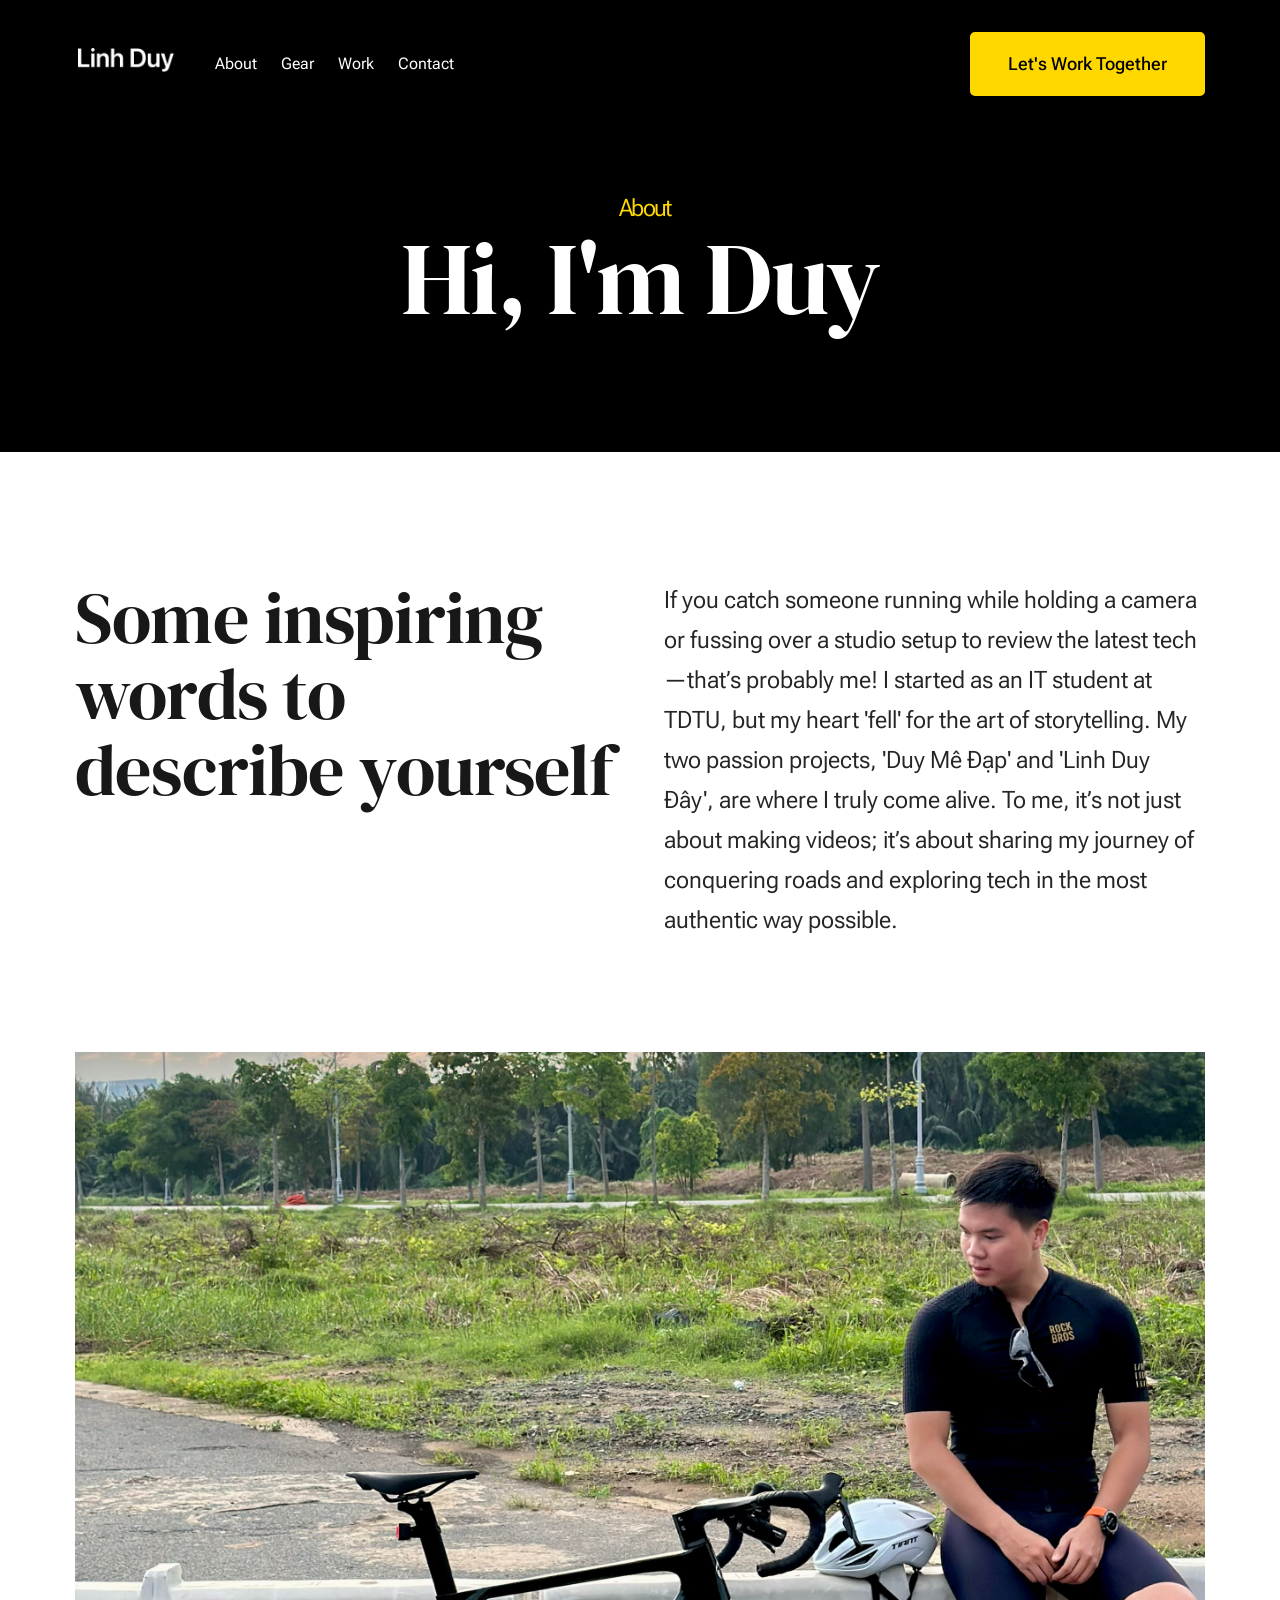
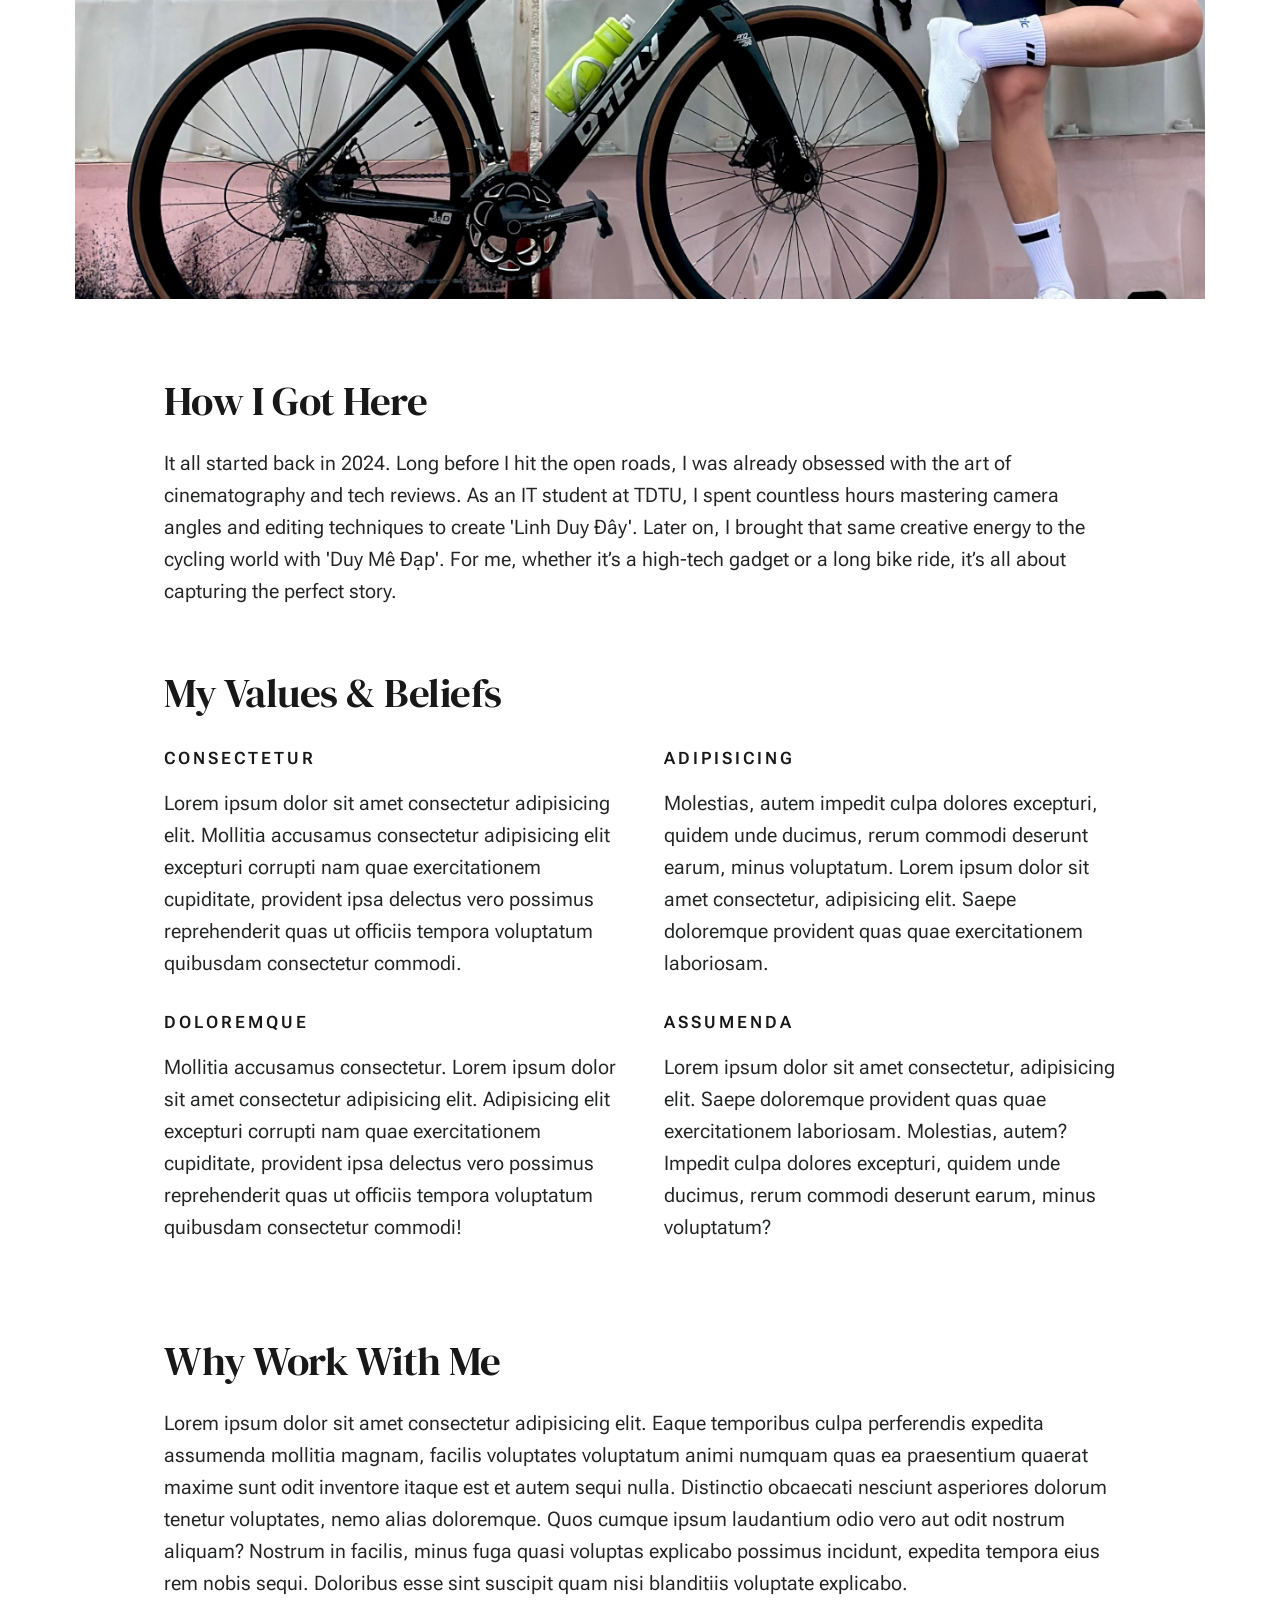
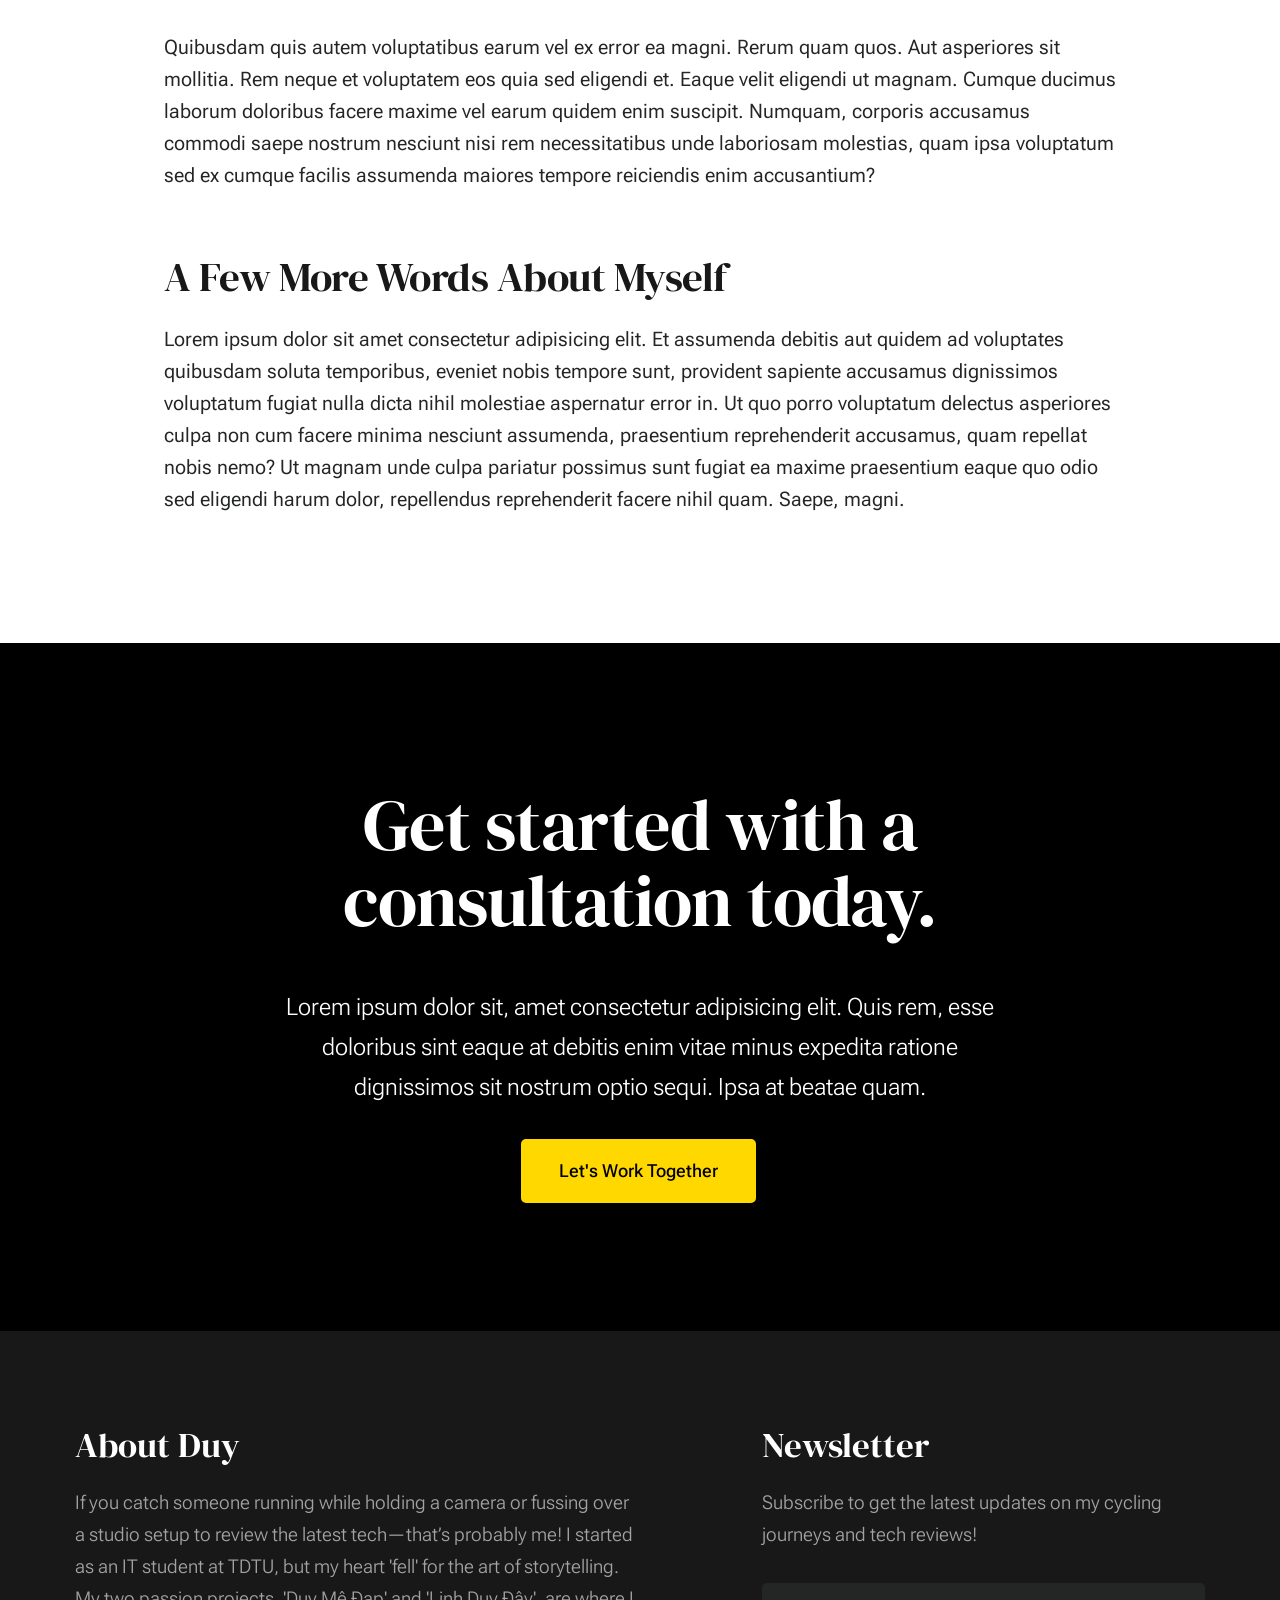
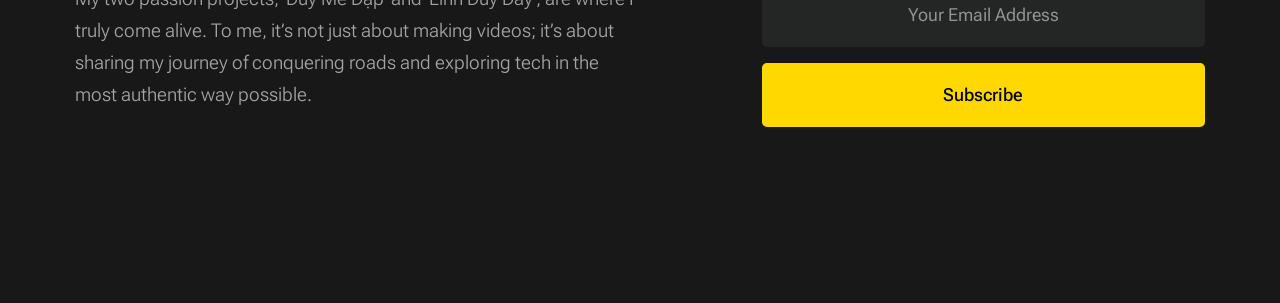
==== commit 4c8eb735: "first commit" ====
--- a/about.html
+++ b/about.html
@@ -41,41 +41,9 @@
     <div id="page" class="s-pagewrap">
       <!-- # site header 
         ================================================== -->
-      <header class="s-header">
-        <div class="row s-header__inner width-sixteen-col">
-          <div class="s-header__block">
-            <div class="s-header__logo">
-              <a class="logo" href="index.html">
-                <img src="images/logo.png" alt="Homepage" />
-              </a>
-            </div>
-
-            <a class="s-header__menu-toggle" href="#0"><span>Menu</span></a>
-          </div>
-          <!-- end s-header__block -->
-
-          <nav class="s-header__nav">
-            <ul class="s-header__menu-links">
-              <li class="current"><a href="about.html">About</a></li>
-              <li><a href="services.html">Services</a></li>
-              <li><a href="blog.html">Journal</a></li>
-              <li><a href="contact.html">Contact</a></li>
-            </ul>
-            <!-- s-header__menu-links -->
-
-            <div class="s-header__contact">
-              <a
-                href="contact.html"
-                class="btn btn--primary s-header__contact-btn"
-                >Let's Work Together</a
-              >
-            </div>
-            <!-- s-header__contact -->
-          </nav>
-          <!-- end s-header__nav -->
-        </div>
-        <!-- end s-header__inner -->
-      </header>
+
+      <div data-include="header"></div>
+
       <!-- end s-header -->
 
       <!-- # site main content
@@ -119,12 +87,7 @@
             <d class="column xl-12">
               <figure class="page-media">
                 <img
-                  src="images/thumbs/about/about-1200.jpg"
-                  srcset="
-                    images/thumbs/about/about-2400.jpg 2400w,
-                    images/thumbs/about/about-1200.jpg 1200w,
-                    images/thumbs/about/about-600.jpg   600w
-                  "
+                  src="images/avatars/duy.jpg"
                   sizes="(max-width: 2400px) 100vw, 2400px"
                   alt=""
                 />
@@ -137,16 +100,14 @@
             <div class="column xl-12">
               <h2>How I Got Here</h2>
               <p>
-                Eaque temporibus culpa perferendis expedita assumenda mollitia
-                magnam. Lorem ipsum dolor sit amet consectetur adipisicing elit
-                facilis voluptates voluptatum animi numquam quas ea praesentium
-                quaerat maxime sunt odit inventore itaque est et autem sequi
-                nulla. Distinctio obcaecati nesciunt asperiores dolorum tenetur
-                voluptates, nemo alias doloremque. Quos cumque ipsum laudantium
-                odio vero aut odit nostrum aliquam? Nostrum in facilis, minus
-                fuga quasi voluptas explicabo possimus incidunt, expedita
-                tempora eius rem nobis sequi. Doloribus esse sint suscipit quam
-                nisi blanditiis voluptate explicabo.
+                It all started back in 2024. Long before I hit the open roads, I
+                was already obsessed with the art of cinematography and tech
+                reviews. As an IT student at TDTU, I spent countless hours
+                mastering camera angles and editing techniques to create 'Linh
+                Duy Đây'. Later on, I brought that same creative energy to the
+                cycling world with 'Duy Mê Đạp'. For me, whether it’s a
+                high-tech gadget or a long bike ride, it’s all about capturing
+                the perfect story.
               </p>
 
               <h2 class="u-add-bottom">My Values & Beliefs</h2>
@@ -286,180 +247,8 @@
 
       <!-- # footer 
         ================================================== -->
-      <footer class="s-footer">
-        <div class="row s-footer__content">
-          <div class="column xl-6 lg-6 md-12 s-footer__block s-footer__about">
-            <h3>About Monica</h3>
-            <p>
-              Lorem ipsum dolor sit amet consectetur adipisicing elit. Voluptas
-              illum quasi facere libero, fugiat laboriosam possimus
-              reprehenderit eveniet vero voluptatum fugit ad quis veritatis
-              suscipit beatae incidunt perferendis tempore earum hic repellendus
-              quisquam recusandae ipsa id esse. Nobis, aut deleniti. Lorem ipsum
-              dolor sit amet consectetur, adipisicing elit. Facere ratione
-              dignissimos.
-            </p>
-          </div>
-          <div
-            class="column xl-3 lg-6 md-12 s-footer__block s-footer__site-links"
-          >
-            <h3>Site Links</h3>
-            <ul class="link-list">
-              <li><a href="index.html">Home</a></li>
-              <li><a href="services.html">Services</a></li>
-              <li><a href="blog.html">Journal</a></li>
-              <li><a href="about.html">About</a></li>
-              <li><a href="contact.html">Contact</a></li>
-              <li>
-                <a href="https://www.dreamhost.com/r.cgi?287326">DreamHost</a>
-              </li>
-            </ul>
-          </div>
-          <div
-            class="column xl-3 lg-6 md-12 tab-12 s-footer__block s-footer__newsletter"
-          >
-            <h3>Newsletter</h3>
-
-            <p>
-              Lorem ipsum dolor sit amet consectetur, adipisicing elit. Facere
-              ratione dignissimos.
-            </p>
-
-            <div class="subscribe-form">
-              <form id="mc-form" class="mc-form">
-                <input
-                  type="email"
-                  name="EMAIL"
-                  id="mce-EMAIL"
-                  class="u-fullwidth text-center"
-                  placeholder="Your Email Address"
-                  title="The domain portion of the email address is invalid (the portion after the @)."
-                  pattern="^([^\x00-\x20\x22\x28\x29\x2c\x2e\x3a-\x3c\x3e\x40\x5b-\x5d\x7f-\xff]+|\x22([^\x0d\x22\x5c\x80-\xff]|\x5c[\x00-\x7f])*\x22)(\x2e([^\x00-\x20\x22\x28\x29\x2c\x2e\x3a-\x3c\x3e\x40\x5b-\x5d\x7f-\xff]+|\x22([^\x0d\x22\x5c\x80-\xff]|\x5c[\x00-\x7f])*\x22))*\x40([^\x00-\x20\x22\x28\x29\x2c\x2e\x3a-\x3c\x3e\x40\x5b-\x5d\x7f-\xff]+|\x5b([^\x0d\x5b-\x5d\x80-\xff]|\x5c[\x00-\x7f])*\x5d)(\x2e([^\x00-\x20\x22\x28\x29\x2c\x2e\x3a-\x3c\x3e\x40\x5b-\x5d\x7f-\xff]+|\x5b([^\x0d\x5b-\x5d\x80-\xff]|\x5c[\x00-\x7f])*\x5d))*(\.\w{2,})+$"
-                  required
-                />
-                <input
-                  type="submit"
-                  name="subscribe"
-                  value="Subscribe"
-                  class="btn btn--primary btn--small u-fullwidth"
-                />
-                <!-- <div style="position: absolute; left: -5000px;" aria-hidden="true"><input type="text" name="b_cdb7b577e41181934ed6a6a44_9a91cfe7b3" tabindex="-1" value=""></div> -->
-                <div class="mc-status"></div>
-              </form>
-            </div>
-          </div>
-        </div>
-
-        <div class="row s-footer__bottom">
-          <div class="column xl-6 lg-12">
-            <ul class="s-footer__social social-list">
-              <li>
-                <a href="#0">
-                  <svg
-                    xmlns="http://www.w3.org/2000/svg"
-                    width="24"
-                    height="24"
-                    viewBox="0 0 24 24"
-                    style="fill: rgba(0, 0, 0, 1); transform: ; -ms-filter: "
-                  >
-                    <path
-                      d="M20,3H4C3.447,3,3,3.448,3,4v16c0,0.552,0.447,1,1,1h8.615v-6.96h-2.338v-2.725h2.338v-2c0-2.325,1.42-3.592,3.5-3.592 c0.699-0.002,1.399,0.034,2.095,0.107v2.42h-1.435c-1.128,0-1.348,0.538-1.348,1.325v1.735h2.697l-0.35,2.725h-2.348V21H20 c0.553,0,1-0.448,1-1V4C21,3.448,20.553,3,20,3z"
-                    ></path>
-                  </svg>
-                  <span class="u-screen-reader-text">Facebook</span>
-                </a>
-              </li>
-              <li>
-                <a href="#0">
-                  <svg
-                    xmlns="http://www.w3.org/2000/svg"
-                    width="24"
-                    height="24"
-                    viewBox="0 0 24 24"
-                    style="fill: rgba(0, 0, 0, 1); transform: ; -ms-filter: "
-                  >
-                    <path
-                      d="M19.633,7.997c0.013,0.175,0.013,0.349,0.013,0.523c0,5.325-4.053,11.461-11.46,11.461c-2.282,0-4.402-0.661-6.186-1.809 c0.324,0.037,0.636,0.05,0.973,0.05c1.883,0,3.616-0.636,5.001-1.721c-1.771-0.037-3.255-1.197-3.767-2.793 c0.249,0.037,0.499,0.062,0.761,0.062c0.361,0,0.724-0.05,1.061-0.137c-1.847-0.374-3.23-1.995-3.23-3.953v-0.05 c0.537,0.299,1.16,0.486,1.82,0.511C3.534,9.419,2.823,8.184,2.823,6.787c0-0.748,0.199-1.434,0.548-2.032 c1.983,2.443,4.964,4.04,8.306,4.215c-0.062-0.3-0.1-0.611-0.1-0.923c0-2.22,1.796-4.028,4.028-4.028 c1.16,0,2.207,0.486,2.943,1.272c0.91-0.175,1.782-0.512,2.556-0.973c-0.299,0.935-0.936,1.721-1.771,2.22 c0.811-0.088,1.597-0.312,2.319-0.624C21.104,6.712,20.419,7.423,19.633,7.997z"
-                    ></path>
-                  </svg>
-                  <span class="u-screen-reader-text">Twitter</span>
-                </a>
-              </li>
-              <li>
-                <a href="#0">
-                  <svg
-                    xmlns="http://www.w3.org/2000/svg"
-                    width="24"
-                    height="24"
-                    viewBox="0 0 24 24"
-                    style="fill: rgba(0, 0, 0, 1); transform: ; -ms-filter: "
-                  >
-                    <path
-                      d="M11.999,7.377c-2.554,0-4.623,2.07-4.623,4.623c0,2.554,2.069,4.624,4.623,4.624c2.552,0,4.623-2.07,4.623-4.624 C16.622,9.447,14.551,7.377,11.999,7.377L11.999,7.377z M11.999,15.004c-1.659,0-3.004-1.345-3.004-3.003 c0-1.659,1.345-3.003,3.004-3.003s3.002,1.344,3.002,3.003C15.001,13.659,13.658,15.004,11.999,15.004L11.999,15.004z"
-                    ></path>
-                    <circle cx="16.806" cy="7.207" r="1.078"></circle>
-                    <path
-                      d="M20.533,6.111c-0.469-1.209-1.424-2.165-2.633-2.632c-0.699-0.263-1.438-0.404-2.186-0.42 c-0.963-0.042-1.268-0.054-3.71-0.054s-2.755,0-3.71,0.054C7.548,3.074,6.809,3.215,6.11,3.479C4.9,3.946,3.945,4.902,3.477,6.111 c-0.263,0.7-0.404,1.438-0.419,2.186c-0.043,0.962-0.056,1.267-0.056,3.71c0,2.442,0,2.753,0.056,3.71 c0.015,0.748,0.156,1.486,0.419,2.187c0.469,1.208,1.424,2.164,2.634,2.632c0.696,0.272,1.435,0.426,2.185,0.45 c0.963,0.042,1.268,0.055,3.71,0.055s2.755,0,3.71-0.055c0.747-0.015,1.486-0.157,2.186-0.419c1.209-0.469,2.164-1.424,2.633-2.633 c0.263-0.7,0.404-1.438,0.419-2.186c0.043-0.962,0.056-1.267,0.056-3.71s0-2.753-0.056-3.71C20.941,7.57,20.801,6.819,20.533,6.111z M19.315,15.643c-0.007,0.576-0.111,1.147-0.311,1.688c-0.305,0.787-0.926,1.409-1.712,1.711c-0.535,0.199-1.099,0.303-1.67,0.311 c-0.95,0.044-1.218,0.055-3.654,0.055c-2.438,0-2.687,0-3.655-0.055c-0.569-0.007-1.135-0.112-1.669-0.311 c-0.789-0.301-1.414-0.923-1.719-1.711c-0.196-0.534-0.302-1.099-0.311-1.669c-0.043-0.95-0.053-1.218-0.053-3.654 c0-2.437,0-2.686,0.053-3.655c0.007-0.576,0.111-1.146,0.311-1.687c0.305-0.789,0.93-1.41,1.719-1.712 c0.534-0.198,1.1-0.303,1.669-0.311c0.951-0.043,1.218-0.055,3.655-0.055c2.437,0,2.687,0,3.654,0.055 c0.571,0.007,1.135,0.112,1.67,0.311c0.786,0.303,1.407,0.925,1.712,1.712c0.196,0.534,0.302,1.099,0.311,1.669 c0.043,0.951,0.054,1.218,0.054,3.655c0,2.436,0,2.698-0.043,3.654H19.315z"
-                    ></path>
-                  </svg>
-                  <span class="u-screen-reader-text">Instagram</span>
-                </a>
-              </li>
-              <li>
-                <a href="#0">
-                  <svg
-                    xmlns="http://www.w3.org/2000/svg"
-                    width="24"
-                    height="24"
-                    viewBox="0 0 24 24"
-                    style="fill: rgba(0, 0, 0, 1); transform: ; msfilter: "
-                  >
-                    <path
-                      d="M20.66 6.98a9.932 9.932 0 0 0-3.641-3.64C15.486 2.447 13.813 2 12 2s-3.486.447-5.02 1.34c-1.533.893-2.747 2.107-3.64 3.64S2 10.187 2 12s.446 3.487 1.34 5.02a9.924 9.924 0 0 0 3.641 3.64C8.514 21.553 10.187 22 12 22s3.486-.447 5.02-1.34a9.932 9.932 0 0 0 3.641-3.64C21.554 15.487 22 13.813 22 12s-.446-3.487-1.34-5.02zM12 3.66c2 0 3.772.64 5.32 1.919-.92 1.174-2.286 2.14-4.1 2.9-1.002-1.813-2.088-3.327-3.261-4.54A7.715 7.715 0 0 1 12 3.66zM5.51 6.8a8.116 8.116 0 0 1 2.711-2.22c1.212 1.201 2.325 2.7 3.34 4.5-2 .6-4.114.9-6.341.9-.573 0-1.006-.013-1.3-.04A8.549 8.549 0 0 1 5.51 6.8zM3.66 12c0-.054.003-.12.01-.2.007-.08.01-.146.01-.2.254.014.641.02 1.161.02 2.666 0 5.146-.367 7.439-1.1.187.373.381.793.58 1.26-1.32.293-2.674 1.006-4.061 2.14S6.4 16.247 5.76 17.5c-1.4-1.587-2.1-3.42-2.1-5.5zM12 20.34c-1.894 0-3.594-.587-5.101-1.759.601-1.187 1.524-2.322 2.771-3.401 1.246-1.08 2.483-1.753 3.71-2.02a29.441 29.441 0 0 1 1.56 6.62 8.166 8.166 0 0 1-2.94.56zm7.08-3.96a8.351 8.351 0 0 1-2.58 2.621c-.24-2.08-.7-4.107-1.379-6.081.932-.066 1.765-.1 2.5-.1.799 0 1.686.034 2.659.1a8.098 8.098 0 0 1-1.2 3.46zm-1.24-5c-1.16 0-2.233.047-3.22.14a27.053 27.053 0 0 0-.68-1.62c2.066-.906 3.532-2.006 4.399-3.3 1.2 1.414 1.854 3.027 1.96 4.84-.812-.04-1.632-.06-2.459-.06z"
-                    ></path>
-                  </svg>
-                  <span class="u-screen-reader-text">Dribbble</span>
-                </a>
-              </li>
-            </ul>
-            <!-- end s-footer__social -->
-          </div>
-          <div class="column xl-6 lg-12">
-            <p class="ss-copyright">
-              <span>© Copyright Monica 2022</span>
-              <span
-                >Design by
-                <a href="https://www.styleshout.com/">StyleShout</a>
-                Distribution By
-                <a href="https://themewagon.com">ThemeWagon</a></span
-              >
-            </p>
-          </div>
-
-          <div class="ss-go-top">
-            <a class="smoothscroll" title="Back to Top" href="#top">
-              <svg
-                xmlns="http://www.w3.org/2000/svg"
-                viewBox="0 0 24 24"
-                width="36"
-                height="36"
-                fill="none"
-                stroke="#ffffff"
-                stroke-width="1"
-                stroke-linecap="round"
-                stroke-linejoin="round"
-              >
-                &lt;!--! Atomicons Free 1.00 by @atisalab License -
-                https://atomicons.com/license/ (Icons: CC BY 4.0) Copyright 2021
-                Atomicons --&gt;
-                <polyline points="17 11 12 6 7 11"></polyline>
-                <line x1="12" y1="18" x2="12" y2="6"></line>
-              </svg>
-            </a>
-          </div>
-          <!-- end ss-go-top -->
-        </div>
-      </footer>
+      <div data-include="footer"></div>
+
       <!-- end s-footer -->
     </div>
     <!-- end page-wrap -->
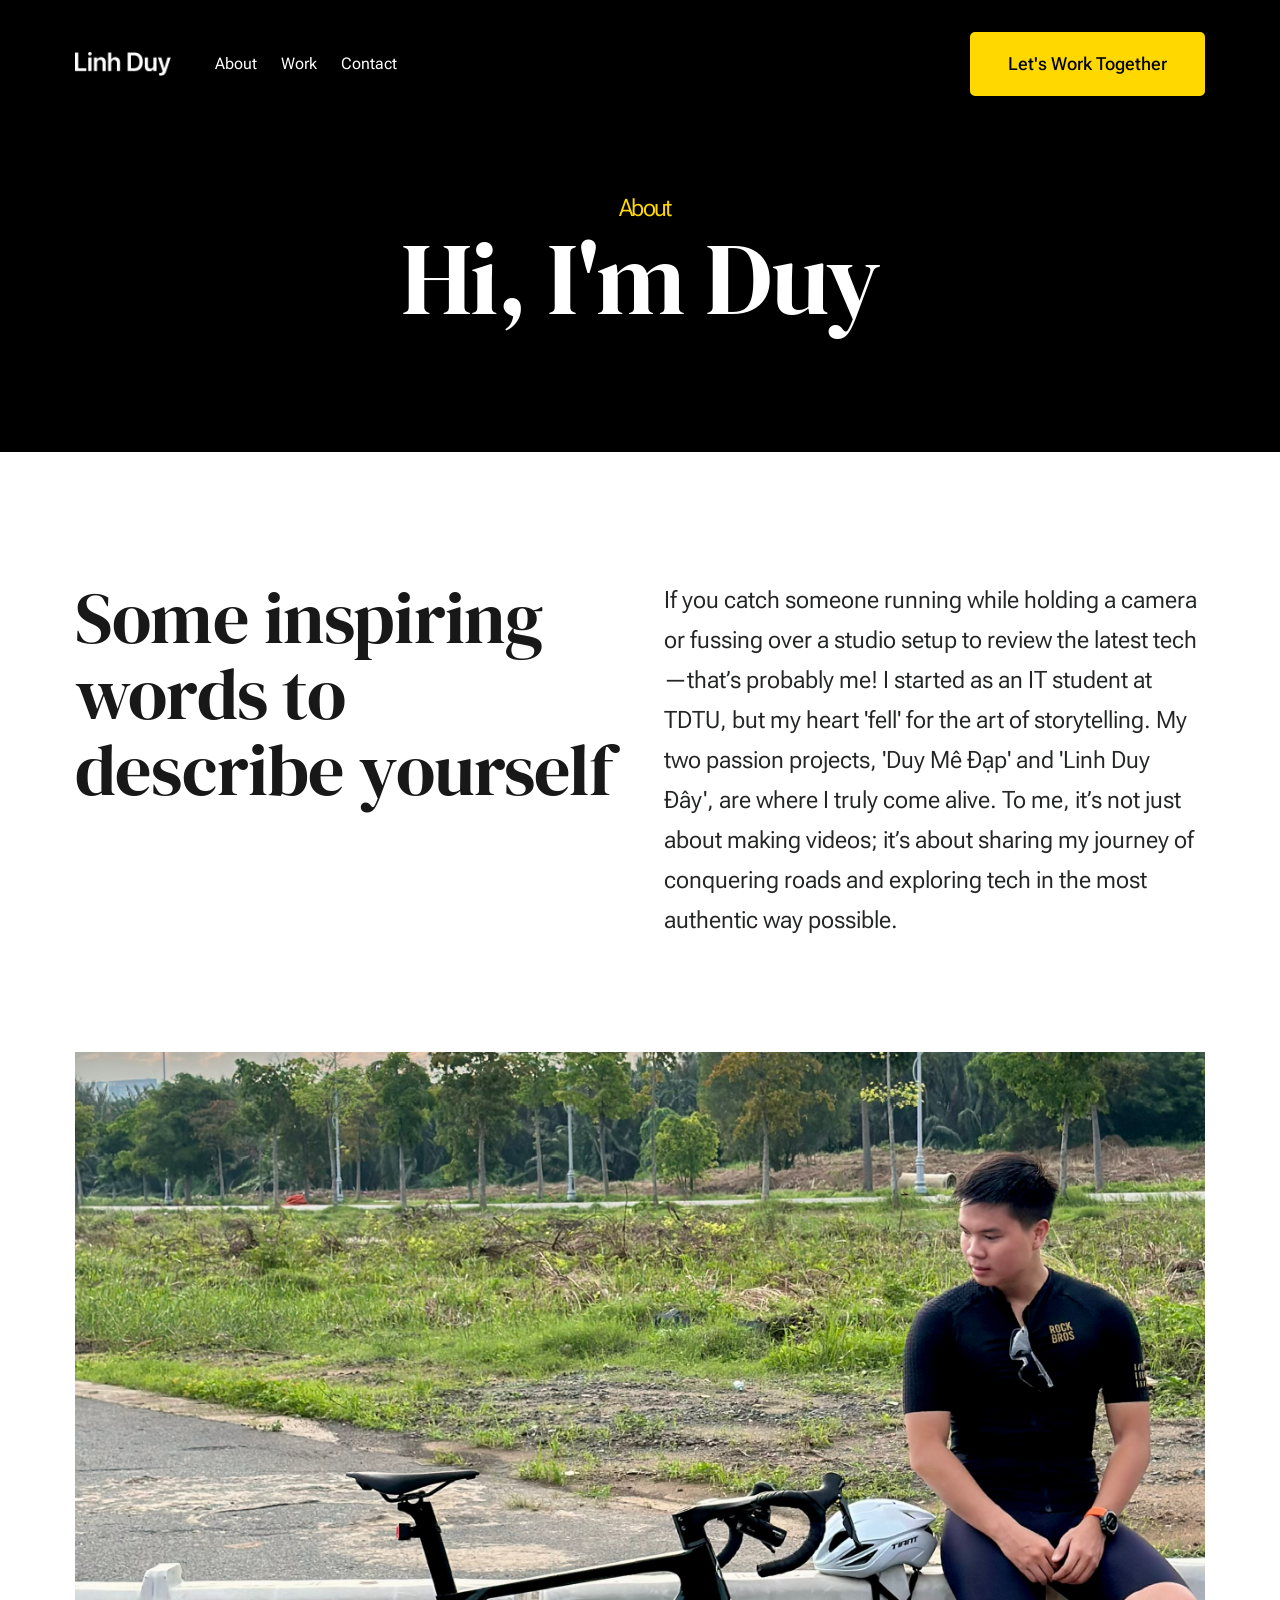
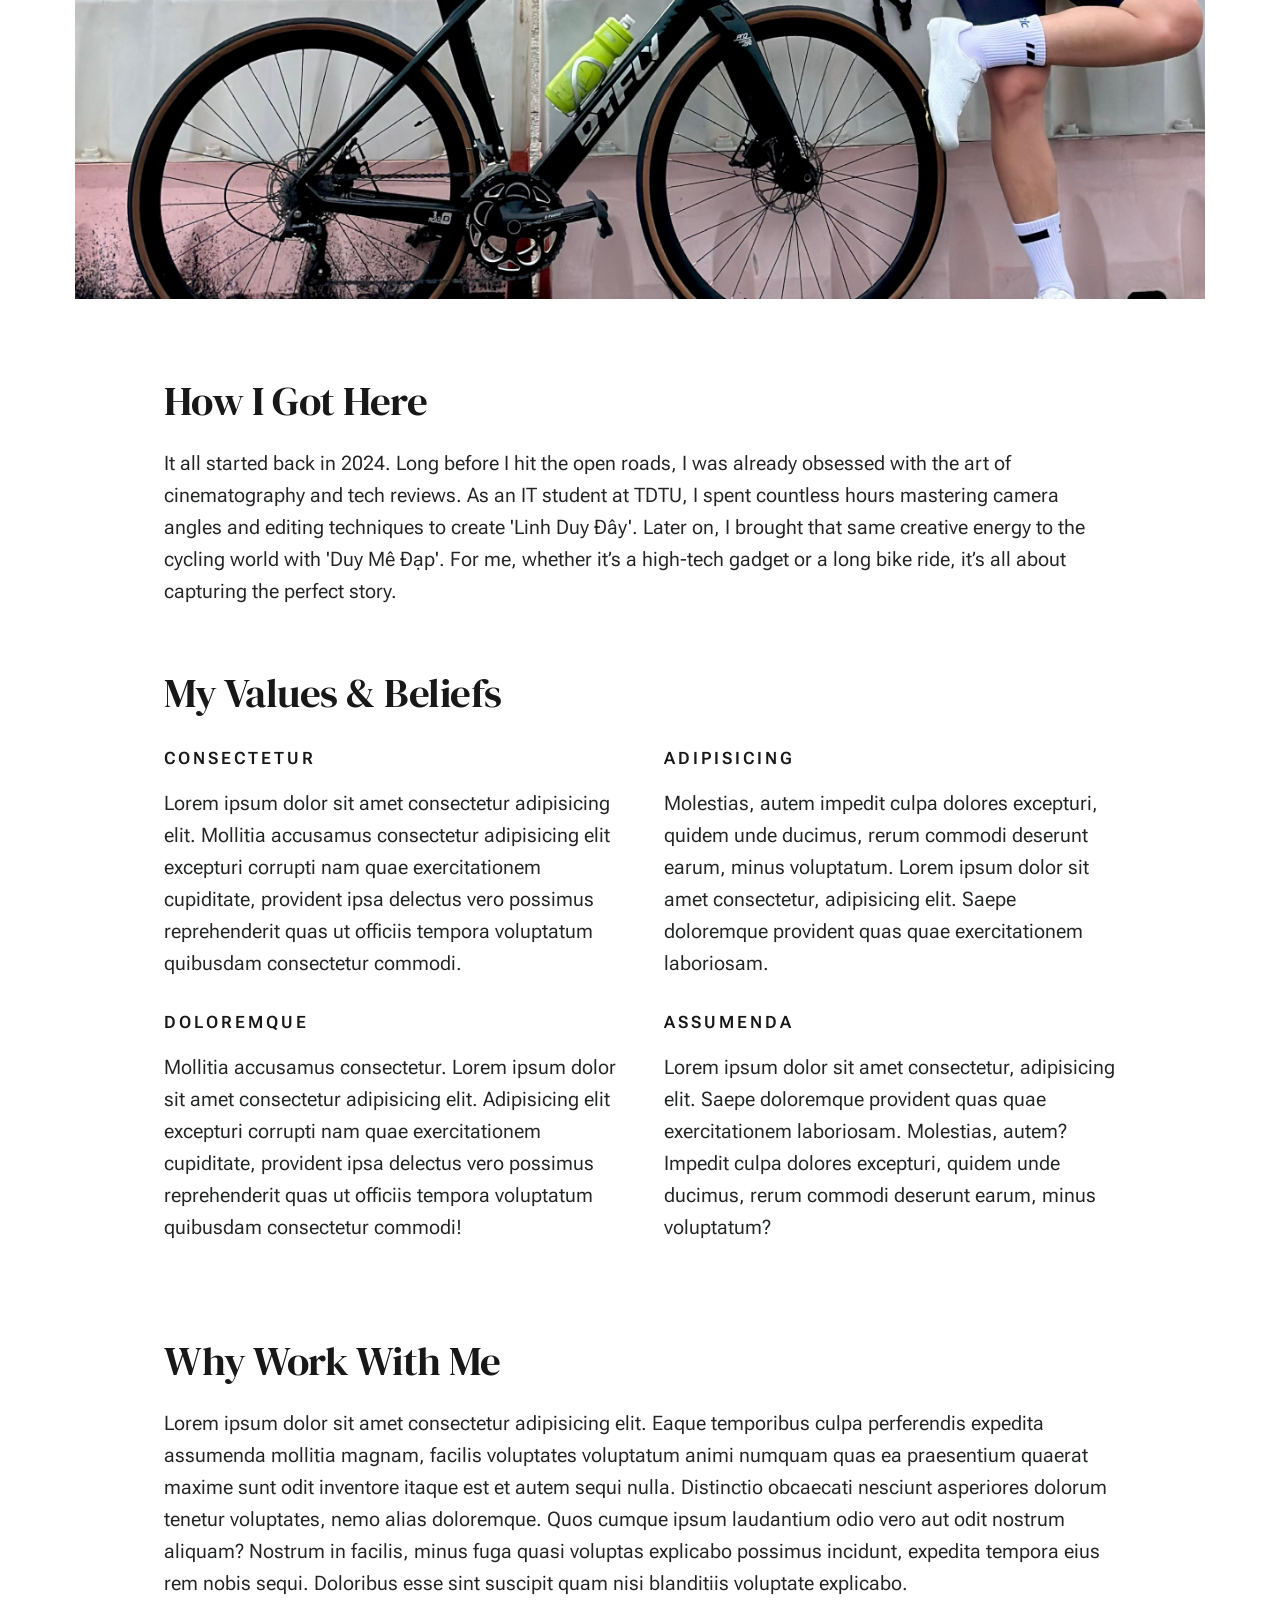
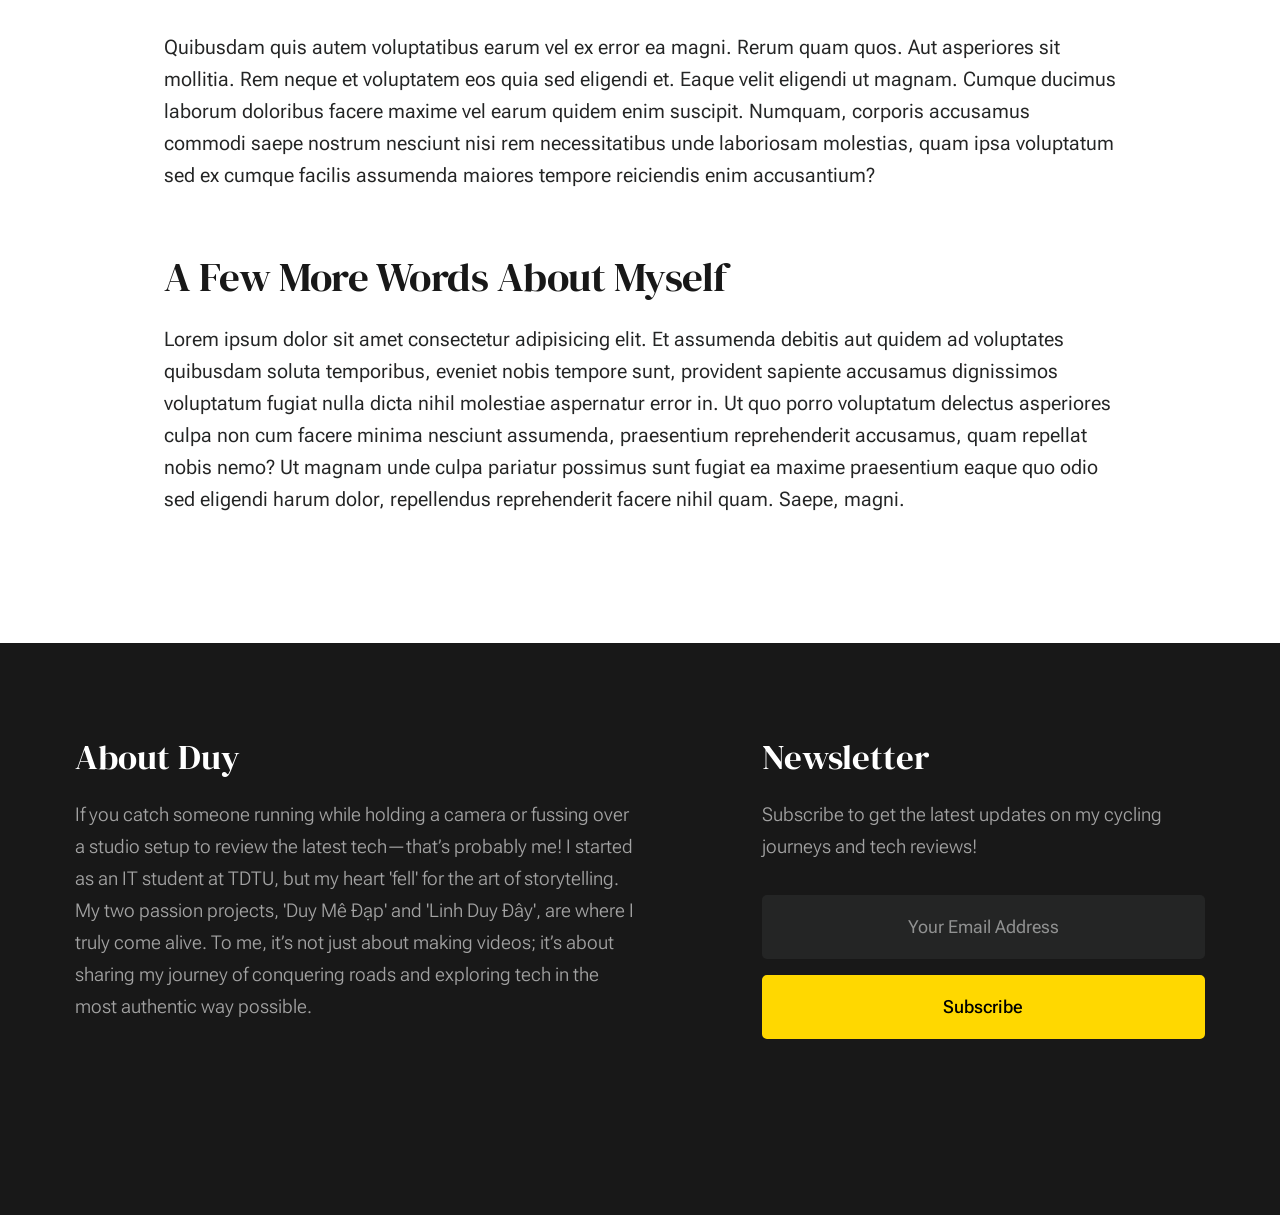
==== commit 08337669: "first commit" ====
--- a/about.html
+++ b/about.html
@@ -223,26 +223,7 @@
 
       <!-- # cta
         ================================================== -->
-      <section id="cta" class="s-cta">
-        <div class="row row-x-center text-center">
-          <div class="column xl-8 lg-12">
-            <div class="s-cta__content">
-              <h2 class="text-display-title">
-                Get started with a consultation today.
-              </h2>
-              <p class="lead">
-                Lorem ipsum dolor sit, amet consectetur adipisicing elit. Quis
-                rem, esse doloribus sint eaque at debitis enim vitae minus
-                expedita ratione dignissimos sit nostrum optio sequi. Ipsa at
-                beatae quam.
-              </p>
-              <a href="contact.html" class="btn btn--primary"
-                >Let's Work Together</a
-              >
-            </div>
-          </div>
-        </div>
-      </section>
+
       <!-- end s-cta -->
 
       <!-- # footer 
--- a/css/styles.css
+++ b/css/styles.css
@@ -3309,7 +3309,10 @@
 .s-header__logo {
   z-index: 3;
   line-height: 1;
-  transform: translate(0.3rem, -0.2em);
+  /* Bỏ hoặc sửa lại transform cho cân bằng */
+  display: flex;
+  align-items: center;
+  transform: translate(0, 0);
 }
 
 .s-header__logo a {
